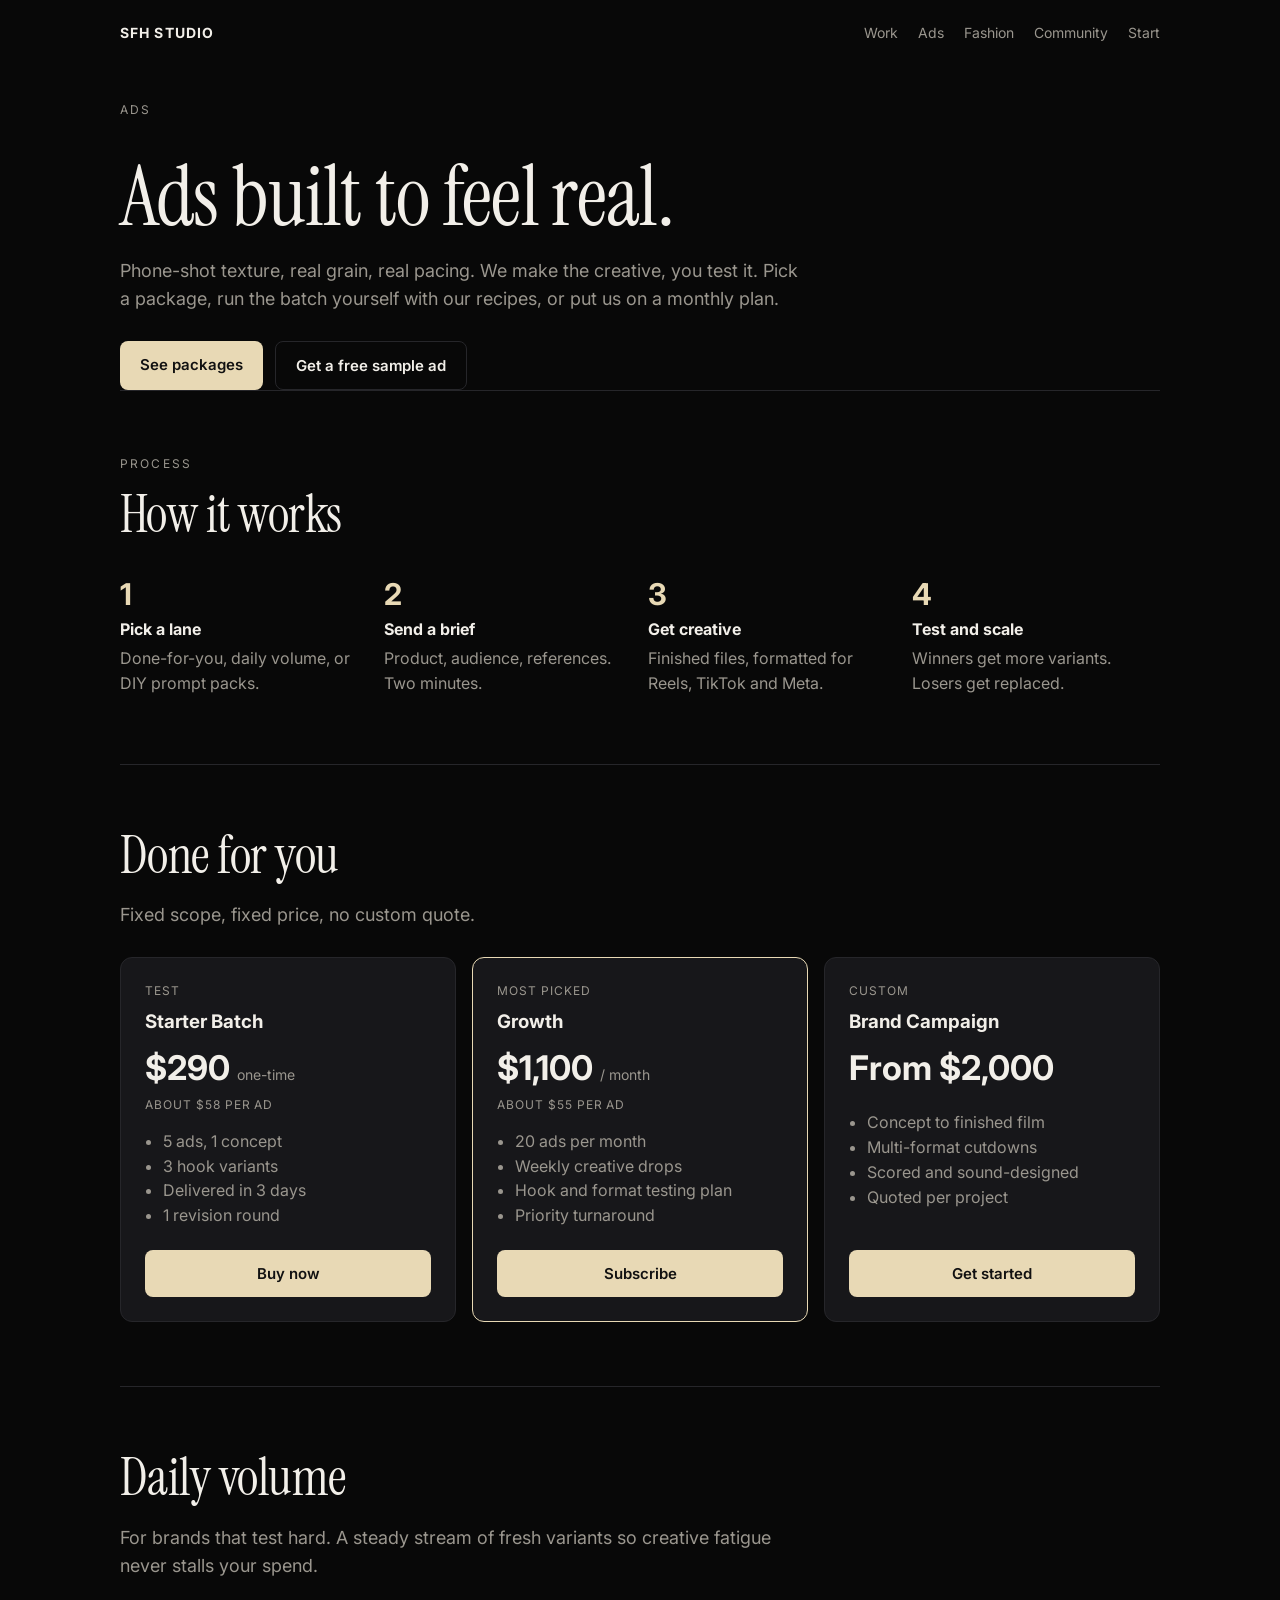
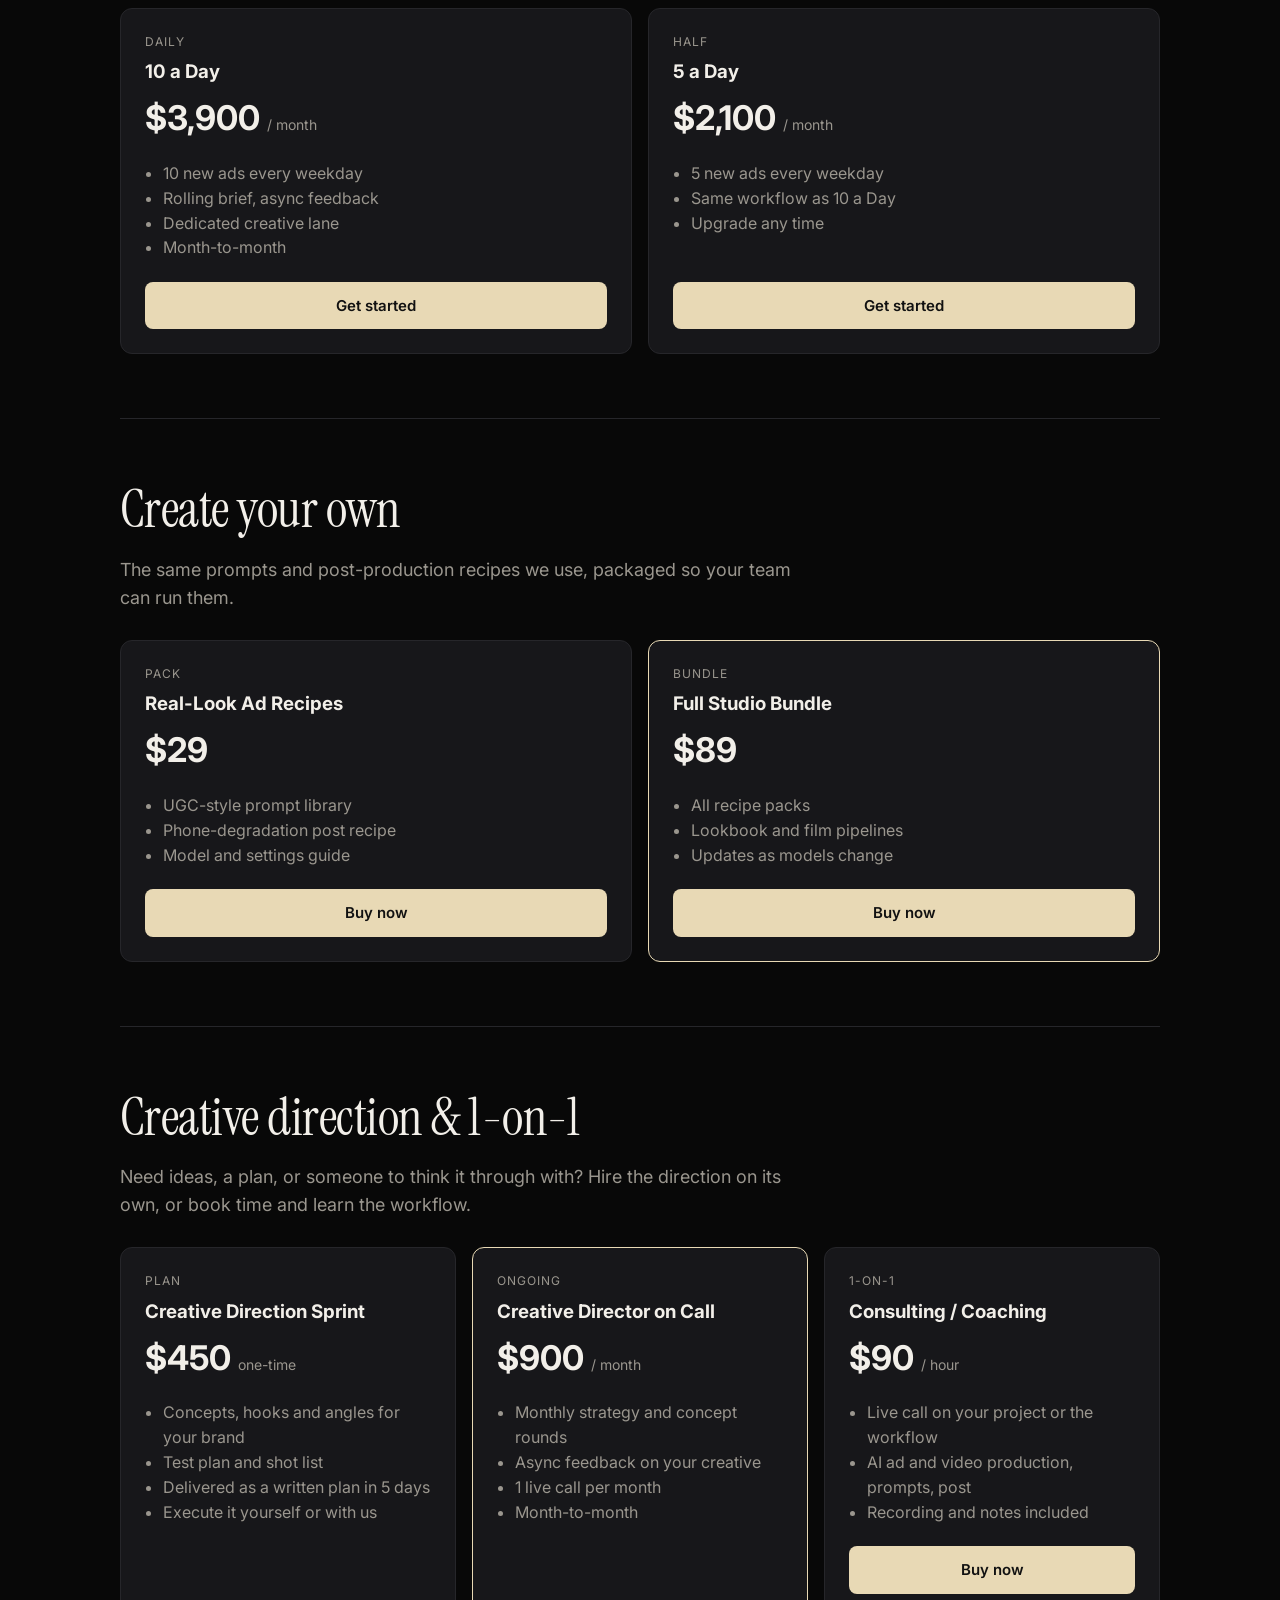
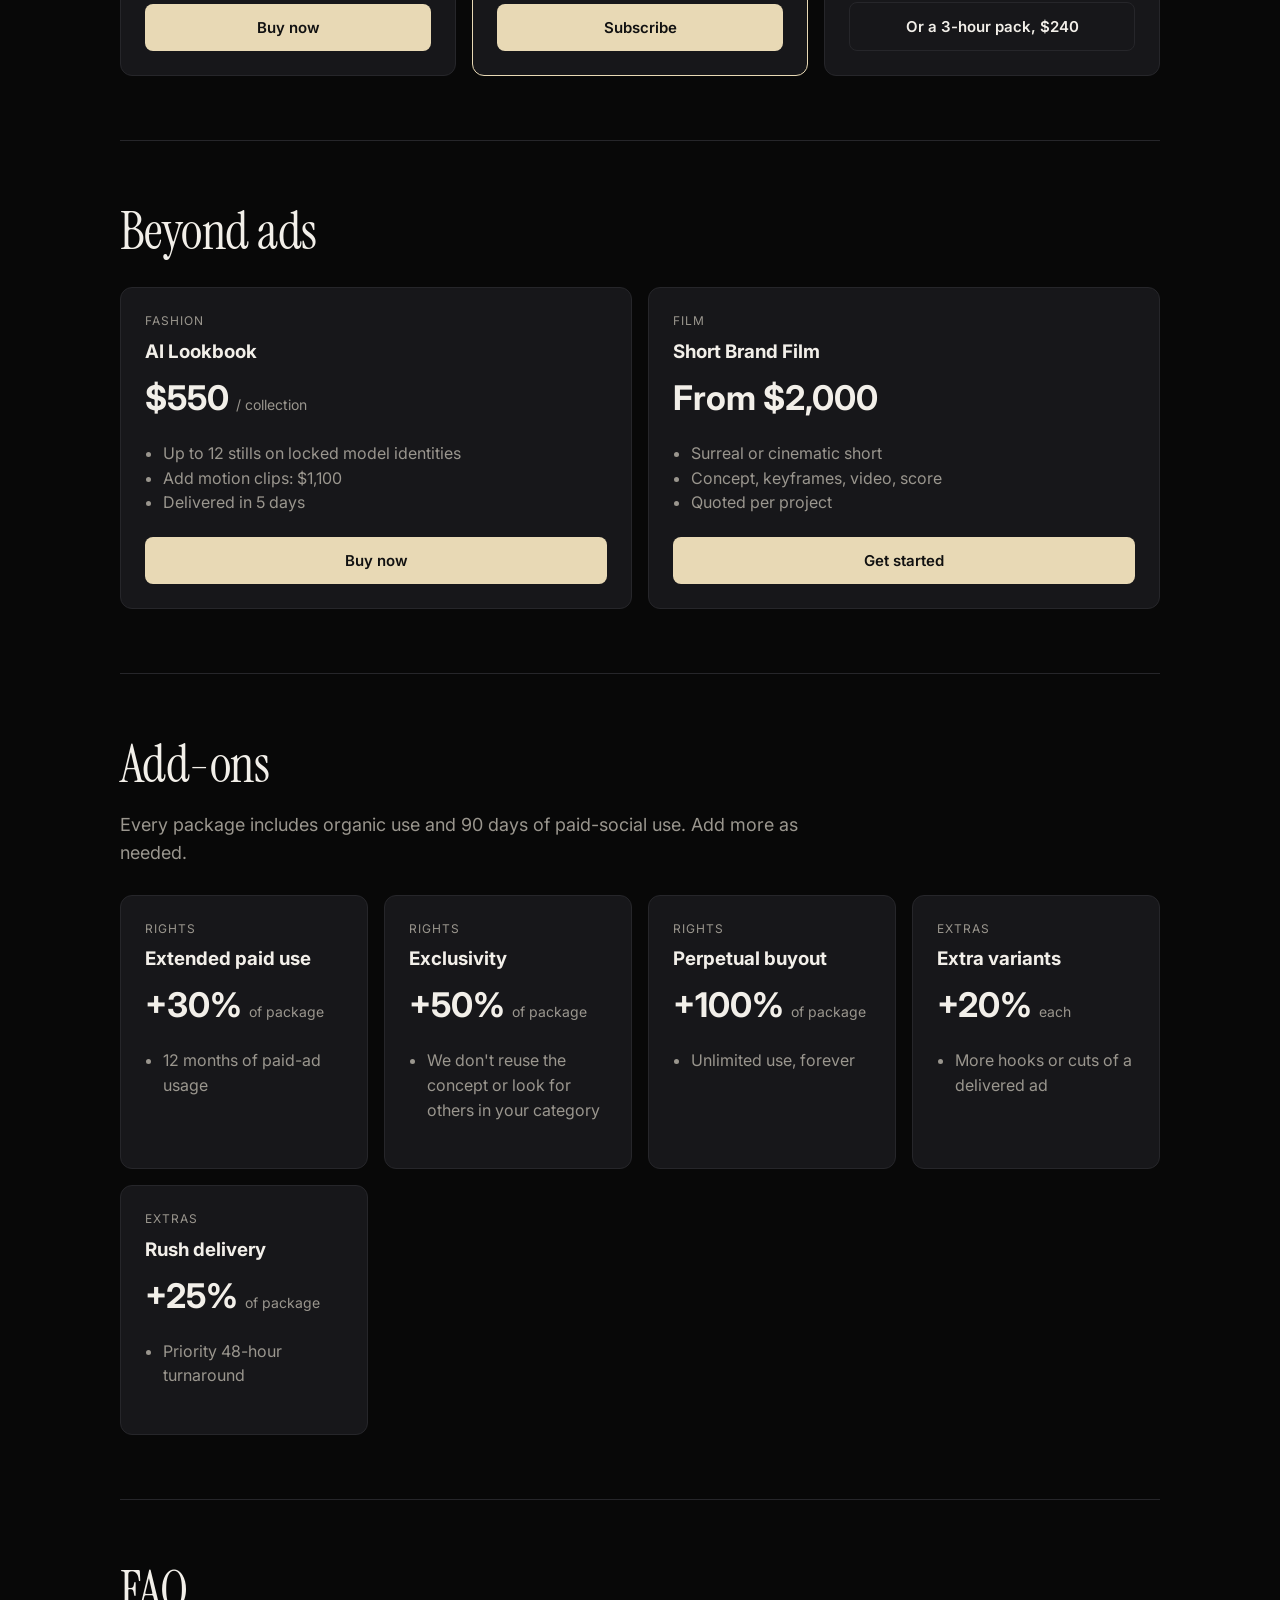
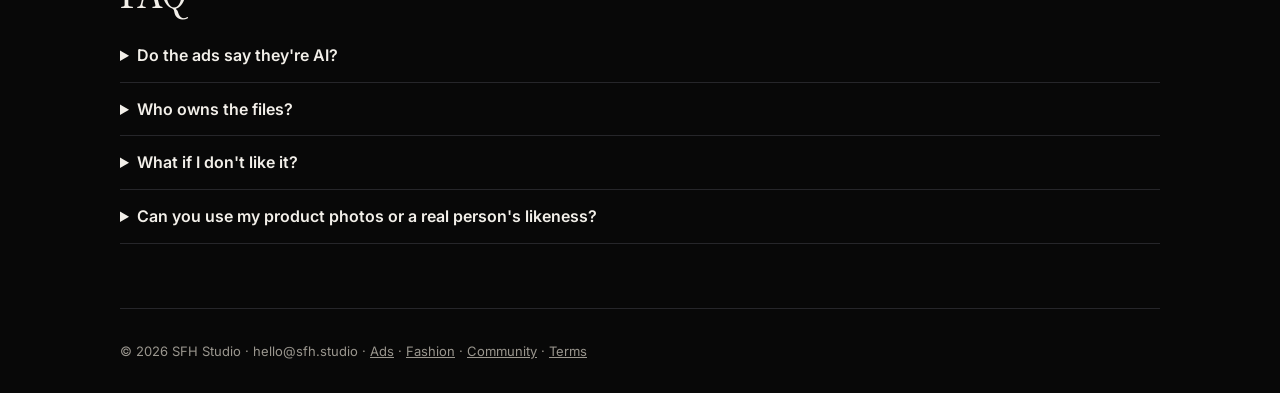
==== ads.html @ 0a609c5a "New hero copy: Visual storytelling for brands / AI films, stills & ads Co-Authored-By: Claude Sonnet" ====
<!doctype html>
<html lang="en">
<head>
<meta charset="utf-8">
<meta name="viewport" content="width=device-width, initial-scale=1">
<title>Ads · SFH Studio</title>
<meta name="description" content="AI video ad packages, daily-volume retainers, creative direction and DIY recipe packs from SFH Studio.">
<link rel="preconnect" href="https://fonts.googleapis.com"><link rel="preconnect" href="https://fonts.gstatic.com" crossorigin>
<link href="https://fonts.googleapis.com/css2?family=Instrument+Serif&family=Cormorant+Garamond:wght@500;600;700&family=Inter:wght@400;500;600&display=swap" rel="stylesheet">
<link rel="stylesheet" href="style.css">
</head>
<body>
<div class="wrap">
<nav class="subnav"><a class="logo" href="index.html">SFH Studio</a>
<div><a href="index.html#work">Work</a><a href="ads.html">Ads</a><a href="fashion.html">Fashion</a><a href="community.html">Community</a><a href="index.html#start">Start</a></div></nav>

<header>
<p class="eyebrow" style="margin-top:36px">Ads</p>
<h1 class="page-title">Ads built to feel real.</h1>
<p class="lede">Phone-shot texture, real grain, real pacing. We make the creative, you test it. Pick a package, run the batch yourself with our recipes, or put us on a monthly plan.</p>
<div class="row"><a class="btn" href="#packages">See packages</a><a class="btn ghost" href="index.html#start">Get a free sample ad</a></div>
</header>

<section id="how">
<p class="eyebrow">Process</p>
<h2>How it works</h2>
<div class="steps">
<div><strong>Pick a lane</strong><p>Done-for-you, daily volume, or DIY prompt packs.</p></div>
<div><strong>Send a brief</strong><p>Product, audience, references. Two minutes.</p></div>
<div><strong>Get creative</strong><p>Finished files, formatted for Reels, TikTok and Meta.</p></div>
<div><strong>Test and scale</strong><p>Winners get more variants. Losers get replaced.</p></div>
</div>
</section>

<section id="packages">
<h2>Done for you</h2>
<p class="lede">Fixed scope, fixed price, no custom quote.</p>
<div class="grid" id="dfy"></div>
</section>

<section id="volume">
<h2>Daily volume</h2>
<p class="lede">For brands that test hard. A steady stream of fresh variants so creative fatigue never stalls your spend.</p>
<div class="grid" id="vol"></div>
</section>

<section id="diy">
<h2>Create your own</h2>
<p class="lede">The same prompts and post-production recipes we use, packaged so your team can run them.</p>
<div class="grid" id="diyg"></div>
</section>

<section id="direction">
<h2>Creative direction &amp; 1-on-1</h2>
<p class="lede">Need ideas, a plan, or someone to think it through with? Hire the direction on its own, or book time and learn the workflow.</p>
<div class="grid" id="dir"></div>
</section>

<section id="more">
<h2>Beyond ads</h2>
<div class="grid" id="more-g"></div>
</section>

<section id="addons">
<h2>Add-ons</h2>
<p class="lede">Every package includes organic use and 90 days of paid-social use. Add more as needed.</p>
<div class="grid" id="addon-g"></div>
</section>

<section id="faq">
<h2>FAQ</h2>
<details><summary>Do the ads say they're AI?</summary><p>We don't lead with it, and we're upfront if you ask. Platform AI-disclosure rules are your responsibility to apply when you publish; we'll tell you which ones apply to your placements.</p></details>
<details><summary>Who owns the files?</summary><p>Once paid, you get organic use and 90 days of paid-social use. Longer paid use, exclusivity and full buyouts are add-ons. See the <a href="terms.html">terms</a>.</p></details>
<details><summary>What if I don't like it?</summary><p>One revision round is included in every package. Daily volume includes ongoing direction changes.</p></details>
<details><summary>Can you use my product photos or a real person's likeness?</summary><p>Product photos, yes. We don't generate real people's likeness without written consent.</p></details>
</section>

<footer>© <span id="yr"></span> SFH Studio · <span id="mail"></span> · <a href="ads.html" style="color:inherit">Ads</a> · <a href="fashion.html" style="color:inherit">Fashion</a> · <a href="community.html" style="color:inherit">Community</a> · <a href="terms.html" style="color:inherit">Terms</a></footer>
</div>

<script src="contact.js"></script>
<script>
// Packages and prices live here. DRAFT PRICING: validate against your per-ad credit cost.
const SITE = {
  name: 'SFH Studio',
  email: CONTACT.email,
  formAction: CONTACT.formAction,
  dfy: [
    {tag:'Test', title:'Starter Batch', price:'$290', unit:'one-time', per:'about $58 per ad', link:'https://buy.stripe.com/bJe00bfIp9M766f5Z33VC00', items:['5 ads, 1 concept','3 hook variants','Delivered in 3 days','1 revision round']},
    {tag:'Most picked', feat:true, title:'Growth', price:'$1,100', unit:'/ month', per:'about $55 per ad', link:'https://buy.stripe.com/6oU7sDgMt8I3fGPfzD3VC07', items:['20 ads per month','Weekly creative drops','Hook and format testing plan','Priority turnaround']},
    {tag:'Custom', title:'Brand Campaign', price:'From $2,000', unit:'', link:'', items:['Concept to finished film','Multi-format cutdowns','Scored and sound-designed','Quoted per project']}
  ],
  vol: [
    {tag:'Daily', title:'10 a Day', price:'$3,900', unit:'/ month', link:'', items:['10 new ads every weekday','Rolling brief, async feedback','Dedicated creative lane','Month-to-month']},
    {tag:'Half', title:'5 a Day', price:'$2,100', unit:'/ month', link:'', items:['5 new ads every weekday','Same workflow as 10 a Day','Upgrade any time']}
  ],
  diy: [
    {tag:'Pack', title:'Real-Look Ad Recipes', price:'$29', unit:'', link:'https://buy.stripe.com/bJe4grdAhe2n52b0EJ3VC02', items:['UGC-style prompt library','Phone-degradation post recipe','Model and settings guide']},
    {tag:'Bundle', feat:true, title:'Full Studio Bundle', price:'$89', unit:'', link:'https://buy.stripe.com/bJe6oz1Rz7DZ7ajdrv3VC03', items:['All recipe packs','Lookbook and film pipelines','Updates as models change']}
  ],
  dir: [
    {tag:'Plan', title:'Creative Direction Sprint', price:'$450', unit:'one-time', link:'https://buy.stripe.com/7sY8wH3ZHf6r2U30EJ3VC01', items:['Concepts, hooks and angles for your brand','Test plan and shot list','Delivered as a written plan in 5 days','Execute it yourself or with us']},
    {tag:'Ongoing', feat:true, title:'Creative Director on Call', price:'$900', unit:'/ month', link:'https://buy.stripe.com/6oU5kvdAhe2n0LVbjn3VC09', items:['Monthly strategy and concept rounds','Async feedback on your creative','1 live call per month','Month-to-month']},
    {tag:'1-on-1', title:'Consulting / Coaching', price:'$90', unit:'/ hour', link:'https://buy.stripe.com/00w00bbs9f6ramvcnr3VC05', items:['Live call on your project or the workflow','AI ad and video production, prompts, post','Recording and notes included'], extra:{label:'Or a 3-hour pack, $240', url:'https://buy.stripe.com/28EcMXao5e2nfGP4UZ3VC06'}}
  ],
  addons: [
    {tag:'Rights', title:'Extended paid use', price:'+30%', unit:'of package', items:['12 months of paid-ad usage']},
    {tag:'Rights', title:'Exclusivity', price:'+50%', unit:'of package', items:['We don\'t reuse the concept or look for others in your category']},
    {tag:'Rights', title:'Perpetual buyout', price:'+100%', unit:'of package', items:['Unlimited use, forever']},
    {tag:'Extras', title:'Extra variants', price:'+20%', unit:'each', items:['More hooks or cuts of a delivered ad']},
    {tag:'Extras', title:'Rush delivery', price:'+25%', unit:'of package', items:['Priority 48-hour turnaround']}
  ],
  more: [
    {tag:'Fashion', title:'AI Lookbook', price:'$550', unit:'/ collection', link:'https://buy.stripe.com/3cIcMXeEl0bxamv3QV3VC04', items:['Up to 12 stills on locked model identities','Add motion clips: $1,100','Delivered in 5 days']},
    {tag:'Film', title:'Short Brand Film', price:'From $2,000', unit:'', link:'', items:['Surreal or cinematic short','Concept, keyframes, video, score','Quoted per project']}
  ]
};

const esc = s => String(s).replace(/[&<>"]/g, c => ({'&':'&amp;','<':'&lt;','>':'&gt;','"':'&quot;'}[c]));
const card = p => (p.tag === 'Rights' || p.tag === 'Extras') ? addon(p) : full(p);
const addon = p => `<div class="card"><span class="tag">${esc(p.tag)}</span><h3 style="margin:6px 0 0">${esc(p.title)}</h3><div class="price">${esc(p.price)} <small>${esc(p.unit)}</small></div><ul>${p.items.map(i=>`<li>${esc(i)}</li>`).join('')}</ul></div>`;
const full = p => `<div class="card${p.feat?' feat':''}"><span class="tag">${esc(p.tag)}</span><h3 style="margin:6px 0 0">${esc(p.title)}</h3>
<div class="price">${esc(p.price)} <small>${esc(p.unit)}</small></div>${p.per?`<div class="tag">${esc(p.per)}</div>`:''}
<ul>${p.items.map(i=>`<li>${esc(i)}</li>`).join('')}</ul>
<a class="btn" href="${p.link?esc(p.link):'index.html#start'}">${p.link?(/month/.test(p.unit)?'Subscribe':'Buy now'):'Get started'}</a>${p.extra?`<a class="btn ghost" style="margin-top:8px" href="${esc(p.extra.url)}">${esc(p.extra.label)}</a>`:''}</div>`;
const fill = (id, list) => document.getElementById(id).innerHTML = list.map(card).join('');
fill('dfy', SITE.dfy); fill('vol', SITE.vol); fill('diyg', SITE.diy); fill('dir', SITE.dir); fill('addon-g', SITE.addons); fill('more-g', SITE.more);

document.getElementById('yr').textContent = new Date().getFullYear();
document.getElementById('mail').textContent = CONTACT.email;
</script>
</body>
</html>
---- style.css ----
:root{--bg:#080808;--fg:#f2efe9;--mut:#9a968e;--line:#26262a;--card:#17171a;--acc:#e8d9b5;--accfg:#111}
*{box-sizing:border-box}
body{margin:0;background:var(--bg);color:var(--fg);font:16px/1.55 Inter,-apple-system,BlinkMacSystemFont,"Helvetica Neue",Arial,sans-serif}
h1,h2,h3.serif{font-family:'Instrument Serif',Georgia,'Times New Roman',serif;font-weight:400}
.wrap{max-width:1080px;margin:0 auto;padding:0 20px}
nav{display:flex;justify-content:space-between;align-items:center;padding:20px 0}
nav a{color:var(--mut);text-decoration:none;margin-left:20px;font-size:14px}
nav a:hover,.logo{color:var(--fg)}
.logo{font-weight:700;letter-spacing:.08em;text-transform:uppercase;margin:0!important}
h1{font-family:'Cormorant Garamond',Georgia,serif;font-weight:600;text-transform:uppercase;font-size:clamp(33px,9vw,112px);line-height:1;margin:0 0 14px;letter-spacing:.03em;color:#e5322b}
.sub{font-family:Inter,sans-serif;font-size:clamp(13px,1.4vw,16px);letter-spacing:.18em;text-transform:uppercase;color:#cfcabe;margin:0 0 24px}
.tagline{font-family:'Instrument Serif',Georgia,serif;font-size:clamp(19px,2.6vw,30px);line-height:1.1;margin:0 0 10px;color:#f2efe9}
h2{font-size:clamp(32px,5vw,52px);line-height:1.05;margin:0 0 10px;letter-spacing:-.01em}
.lede{color:var(--mut);max-width:38em;font-size:18px}
section{padding:64px 0;border-top:1px solid var(--line)}
.btn{display:inline-block;background:var(--acc);color:var(--accfg);padding:12px 20px;border-radius:8px;text-decoration:none;font-weight:600;font-size:15px;border:0;cursor:pointer}
.btn.ghost{background:none;color:var(--fg);border:1px solid var(--line)}
.row{display:flex;gap:12px;flex-wrap:wrap;margin-top:28px}
.grid{display:grid;gap:16px;grid-template-columns:repeat(auto-fit,minmax(240px,1fr));margin-top:28px}
.card{background:var(--card);border:1px solid var(--line);border-radius:12px;padding:24px;display:flex;flex-direction:column}
.card.feat{border-color:var(--acc)}
.tag{font-size:12px;letter-spacing:.08em;text-transform:uppercase;color:var(--mut)}
.price{font-size:34px;font-weight:700;margin:6px 0 2px}
.price small{font-size:14px;color:var(--mut);font-weight:400}
.card ul{padding-left:18px;color:var(--mut);margin:14px 0 22px;flex:1}
.card .btn{text-align:center}
.reel{aspect-ratio:9/16;background:var(--card);border:1px dashed var(--line);border-radius:12px;display:flex;align-items:center;justify-content:center;color:var(--mut);font-size:13px;text-align:center;padding:12px}
.reels{display:grid;gap:12px;grid-template-columns:repeat(auto-fit,minmax(200px,1fr));align-items:start;margin-top:28px}
.steps{counter-reset:s;display:grid;gap:16px;grid-template-columns:repeat(auto-fit,minmax(220px,1fr));margin-top:28px}
.steps div{counter-increment:s}.steps div:before{content:counter(s);display:block;font-size:30px;font-weight:700;color:var(--acc)}
.steps p{color:var(--mut);margin:4px 0}
form{display:grid;gap:12px;max-width:560px;margin-top:24px}
input,select,textarea{width:100%;padding:12px;background:var(--card);color:var(--fg);border:1px solid var(--line);border-radius:8px;font:inherit}
details{border-bottom:1px solid var(--line);padding:14px 0}summary{cursor:pointer;font-weight:600}details p{color:var(--mut);margin:8px 0 0}
.hero{position:relative;min-height:88vh;display:flex;flex-direction:column;color:#f2efe9;overflow:hidden;background:#000}
.hero .bg{position:absolute;inset:0;width:100%;height:100%;object-fit:cover;opacity:.55}
.hero .shade{position:absolute;inset:0;background:linear-gradient(180deg,rgba(0,0,0,.55) 0%,rgba(0,0,0,.15) 40%,rgba(0,0,0,.85) 100%)}
.hero .wrap{position:relative;display:flex;flex-direction:column;flex:1;width:100%}
.hero nav a{color:#cfcabe}.hero nav a:hover,.hero .logo{color:#fff}
.hero header{margin-top:auto;padding-bottom:72px}
.hero .lede{color:#d9d4c7}
.hero .btn{background:#f2efe9;color:#111}.hero .btn.ghost{background:none;color:#f2efe9;border:1px solid rgba(255,255,255,.35)}
.eyebrow{font-size:12px;letter-spacing:.18em;text-transform:uppercase;color:var(--mut);margin:0 0 14px}
.work{background:#080808;color:#f2efe9;padding:84px 0 72px;border-top:0}
.work .eyebrow{color:#8d897f}.work .lede{color:#a8a397}
.rail{display:flex;gap:20px;overflow-x:auto;scroll-snap-type:x mandatory;padding:36px 20px 20px max(20px,calc((100vw - 1080px)/2 + 20px));scroll-padding-left:max(20px,calc((100vw - 1080px)/2 + 20px));margin:0;scrollbar-width:thin;-webkit-overflow-scrolling:touch}
.rail figure{flex:0 0 auto;margin:0;scroll-snap-align:center}
.rail video{display:block;height:min(66vh,540px);width:auto;max-width:86vw;border-radius:16px;background:#000;box-shadow:0 20px 60px rgba(0,0,0,.6)}
.rail figcaption{display:flex;gap:10px;align-items:baseline;margin-top:12px;font-size:14px;color:#cfcabe;width:0;min-width:100%}
.rail figcaption b{min-width:0;line-height:1.1}
.rail figcaption b{font-family:'Instrument Serif',Georgia,serif;font-weight:400;font-size:22px;color:#fff}
.rail figcaption span{color:#7d796f;font-variant-numeric:tabular-nums}
footer{padding:32px 0;color:var(--mut);font-size:13px;border-top:1px solid var(--line)}

/* sub pages */
.subnav{display:flex;justify-content:space-between;align-items:center;padding:20px 0}
.subnav a{color:var(--mut);text-decoration:none;margin-left:20px;font-size:14px}
.subnav a:hover,.subnav .logo{color:var(--fg)}
.subnav .logo{font-weight:700;letter-spacing:.08em;text-transform:uppercase;margin:0}
h1.page-title{font-family:'Instrument Serif',Georgia,serif;font-weight:400;text-transform:none;letter-spacing:-.01em;color:var(--fg);font-size:clamp(40px,7vw,84px);line-height:1;margin:36px 0 14px;max-width:14em}
.soon{border:1px dashed var(--line);border-radius:16px;padding:56px 24px;text-align:center;margin-top:36px;background:var(--card)}
.soon b{display:block;font-family:'Instrument Serif',Georgia,serif;font-weight:400;font-size:clamp(34px,5vw,56px);color:#e5322b;margin-bottom:6px}
.soon p{color:var(--mut);margin:0 auto;max-width:34em}
.pill{display:inline-block;font-size:11px;letter-spacing:.12em;text-transform:uppercase;border:1px solid var(--line);border-radius:99px;padding:3px 10px;color:var(--mut);margin-bottom:10px}
.fine{font-size:13px;color:var(--mut);margin-top:18px;max-width:46em}
/* phone: let the nav wrap so every link is reachable */
@media (max-width:640px){
  nav,.subnav{flex-wrap:wrap;gap:12px}
  nav div,.subnav div{display:flex;flex-wrap:wrap;gap:8px 18px}
  nav a,.subnav a{margin-left:0}
}
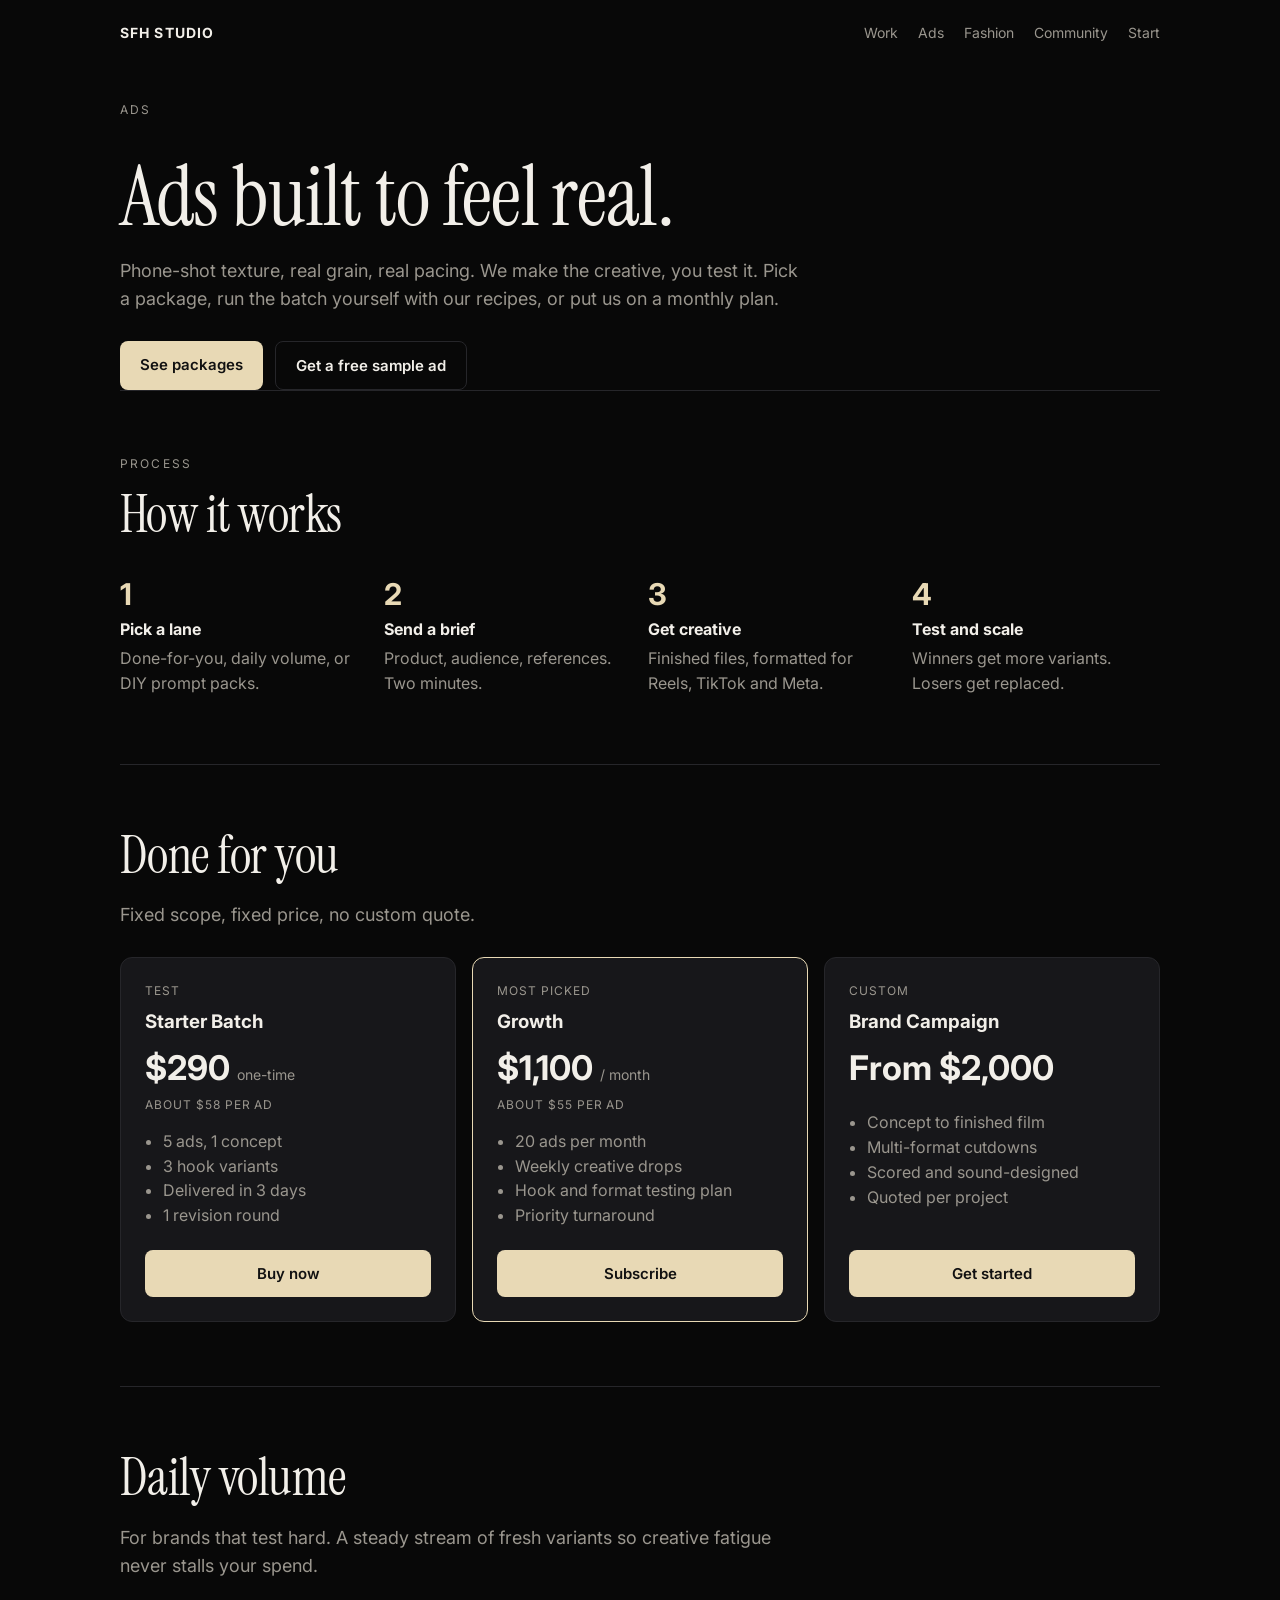
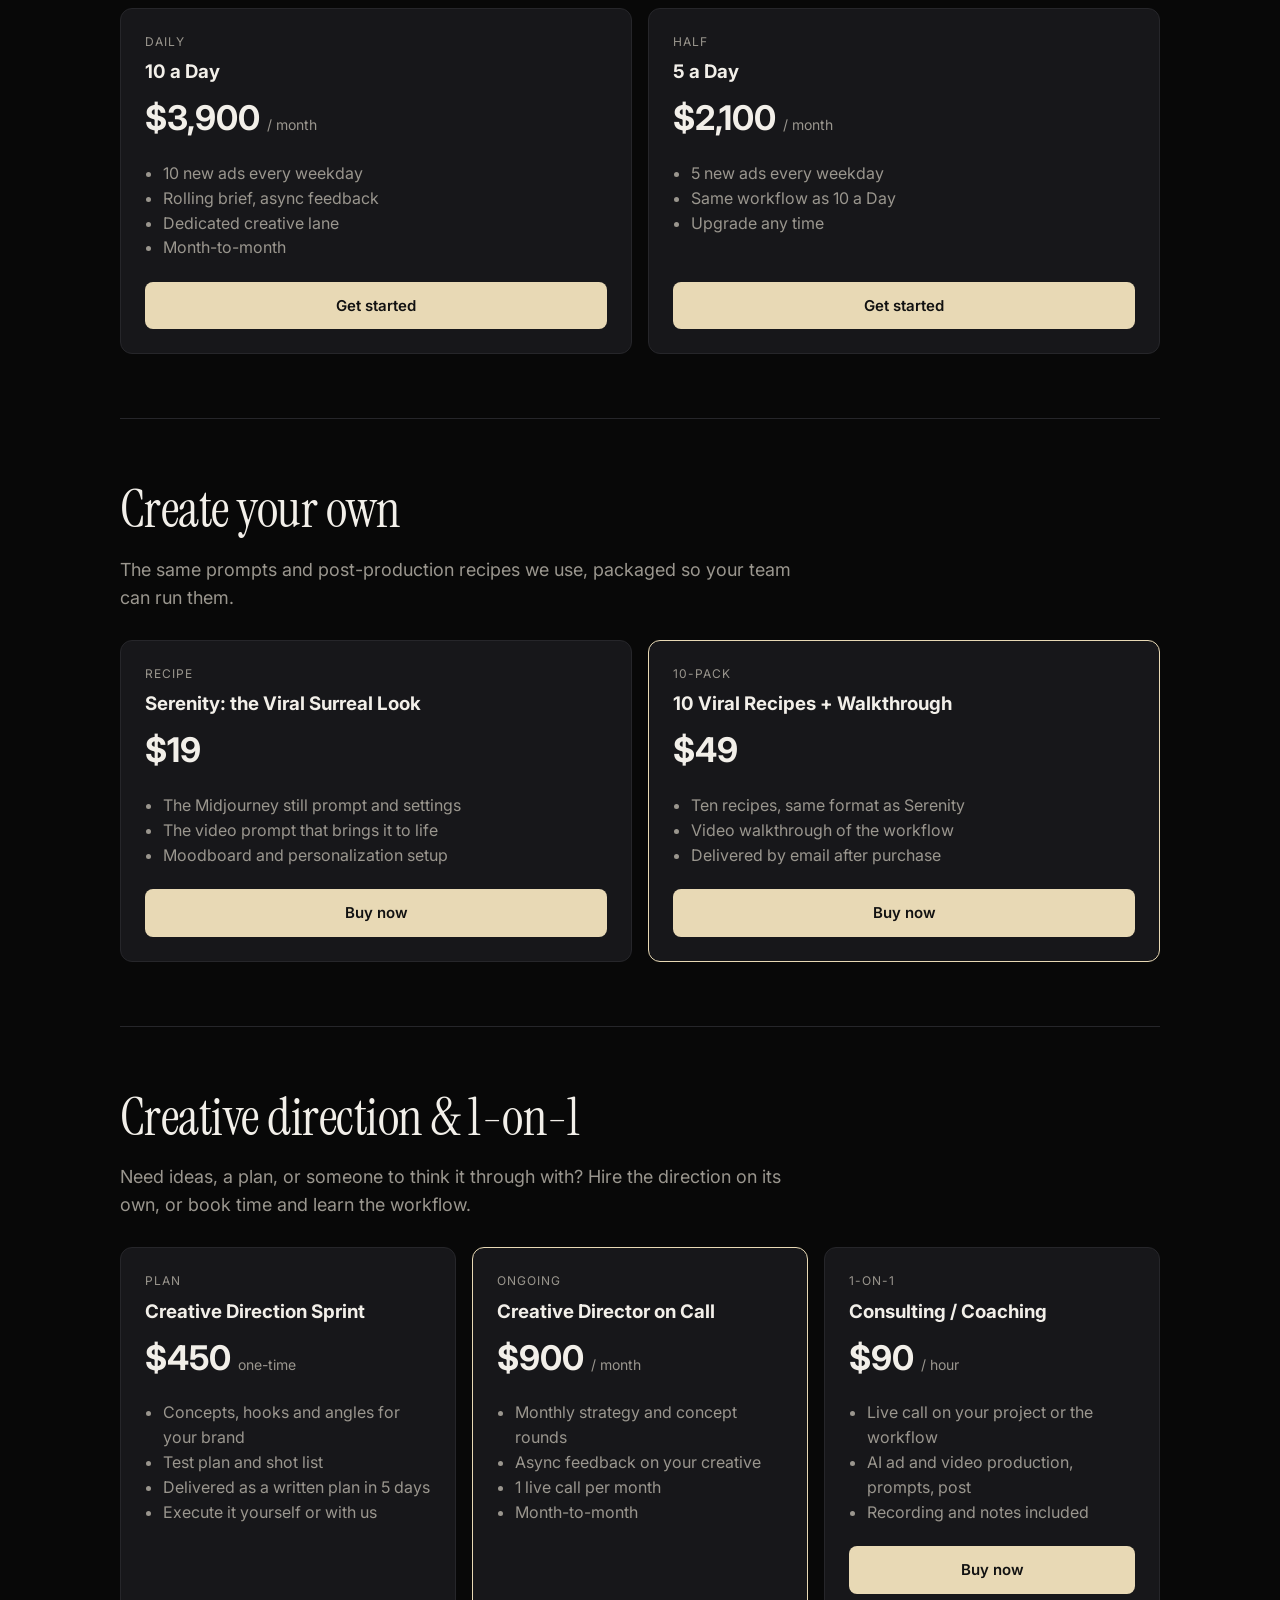
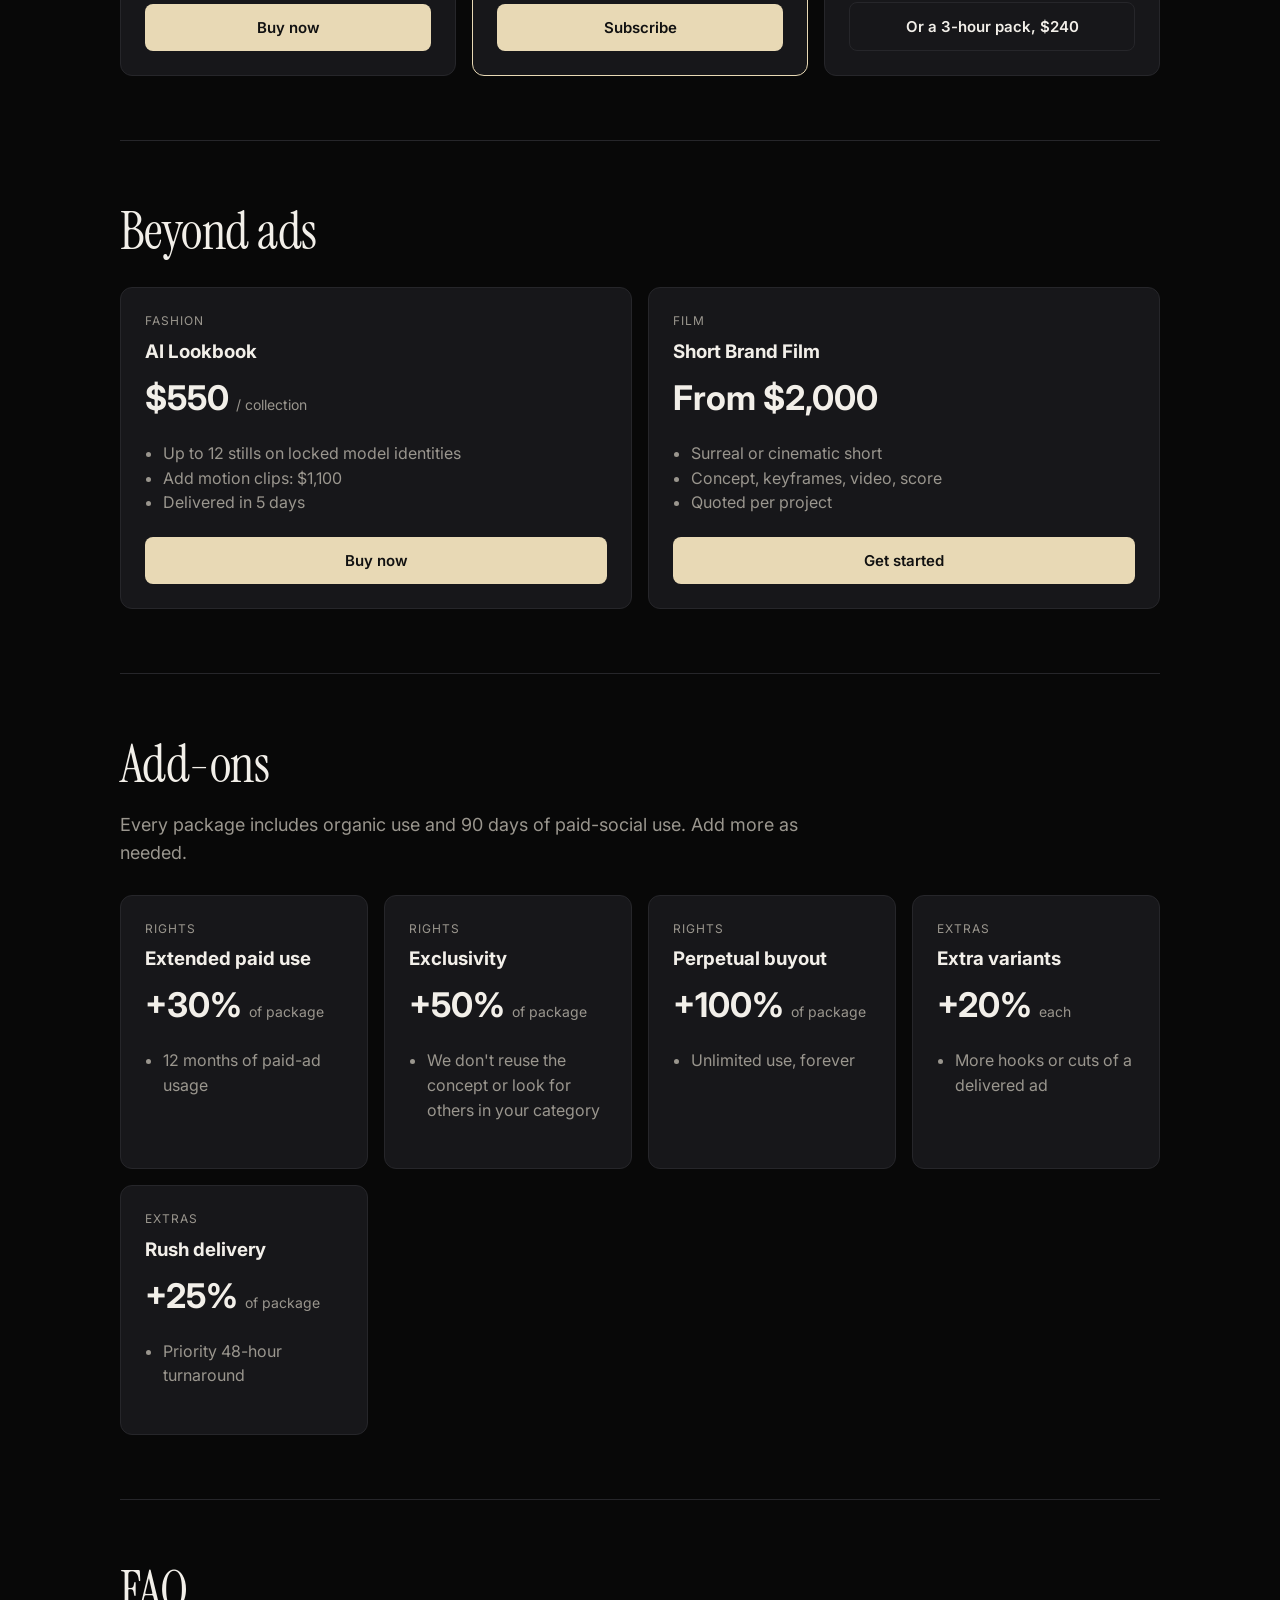
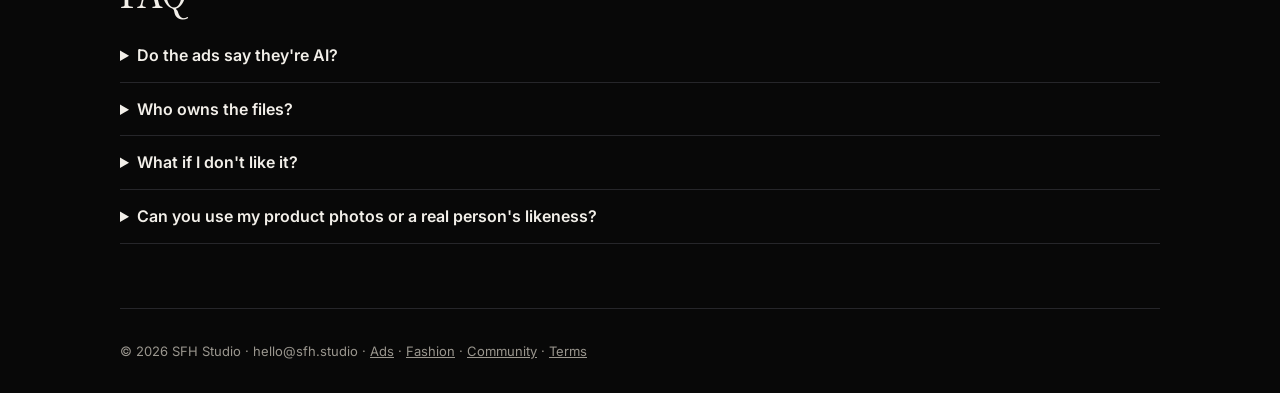
==== commit 157474d8: "Ads: replace DIY cards with $19 Serenity recipe and $49 10-pack Co-Authored-By: Claude Sonnet 5.5 <n" ====
--- a/ads.html
+++ b/ads.html
@@ -95,8 +95,8 @@
     {tag:'Half', title:'5 a Day', price:'$2,100', unit:'/ month', link:'', items:['5 new ads every weekday','Same workflow as 10 a Day','Upgrade any time']}
   ],
   diy: [
-    {tag:'Pack', title:'Real-Look Ad Recipes', price:'$29', unit:'', link:'https://buy.stripe.com/bJe4grdAhe2n52b0EJ3VC02', items:['UGC-style prompt library','Phone-degradation post recipe','Model and settings guide']},
-    {tag:'Bundle', feat:true, title:'Full Studio Bundle', price:'$89', unit:'', link:'https://buy.stripe.com/bJe6oz1Rz7DZ7ajdrv3VC03', items:['All recipe packs','Lookbook and film pipelines','Updates as models change']}
+    {tag:'Recipe', title:'Serenity: the Viral Surreal Look', price:'$19', unit:'', link:'https://buy.stripe.com/7sYcMX53Lgav7ajfzD3VC0a', items:['The Midjourney still prompt and settings','The video prompt that brings it to life','Moodboard and personalization setup']},
+    {tag:'10-pack', feat:true, title:'10 Viral Recipes + Walkthrough', price:'$49', unit:'', link:'https://buy.stripe.com/00weV51Rz3nJ66fbjn3VC0b', items:['Ten recipes, same format as Serenity','Video walkthrough of the workflow','Delivered by email after purchase']}
   ],
   dir: [
     {tag:'Plan', title:'Creative Direction Sprint', price:'$450', unit:'one-time', link:'https://buy.stripe.com/7sY8wH3ZHf6r2U30EJ3VC01', items:['Concepts, hooks and angles for your brand','Test plan and shot list','Delivered as a written plan in 5 days','Execute it yourself or with us']},
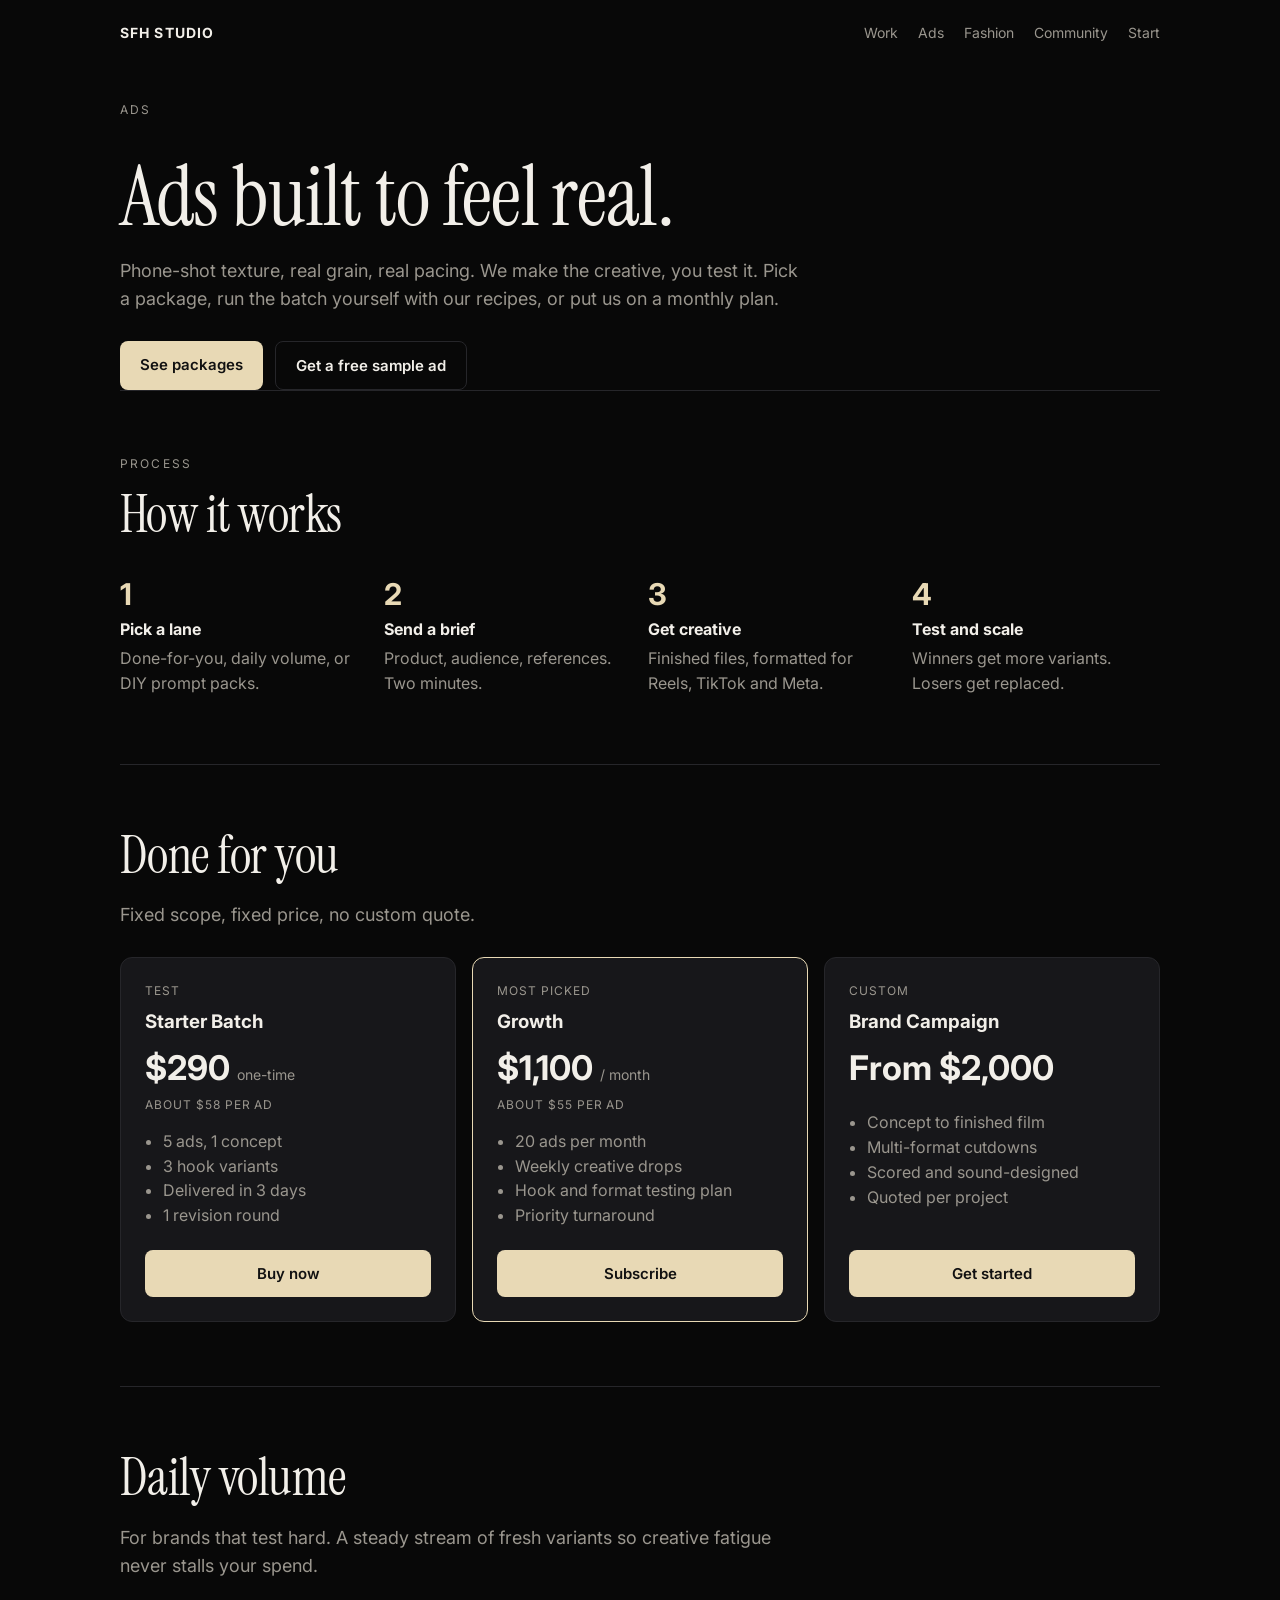
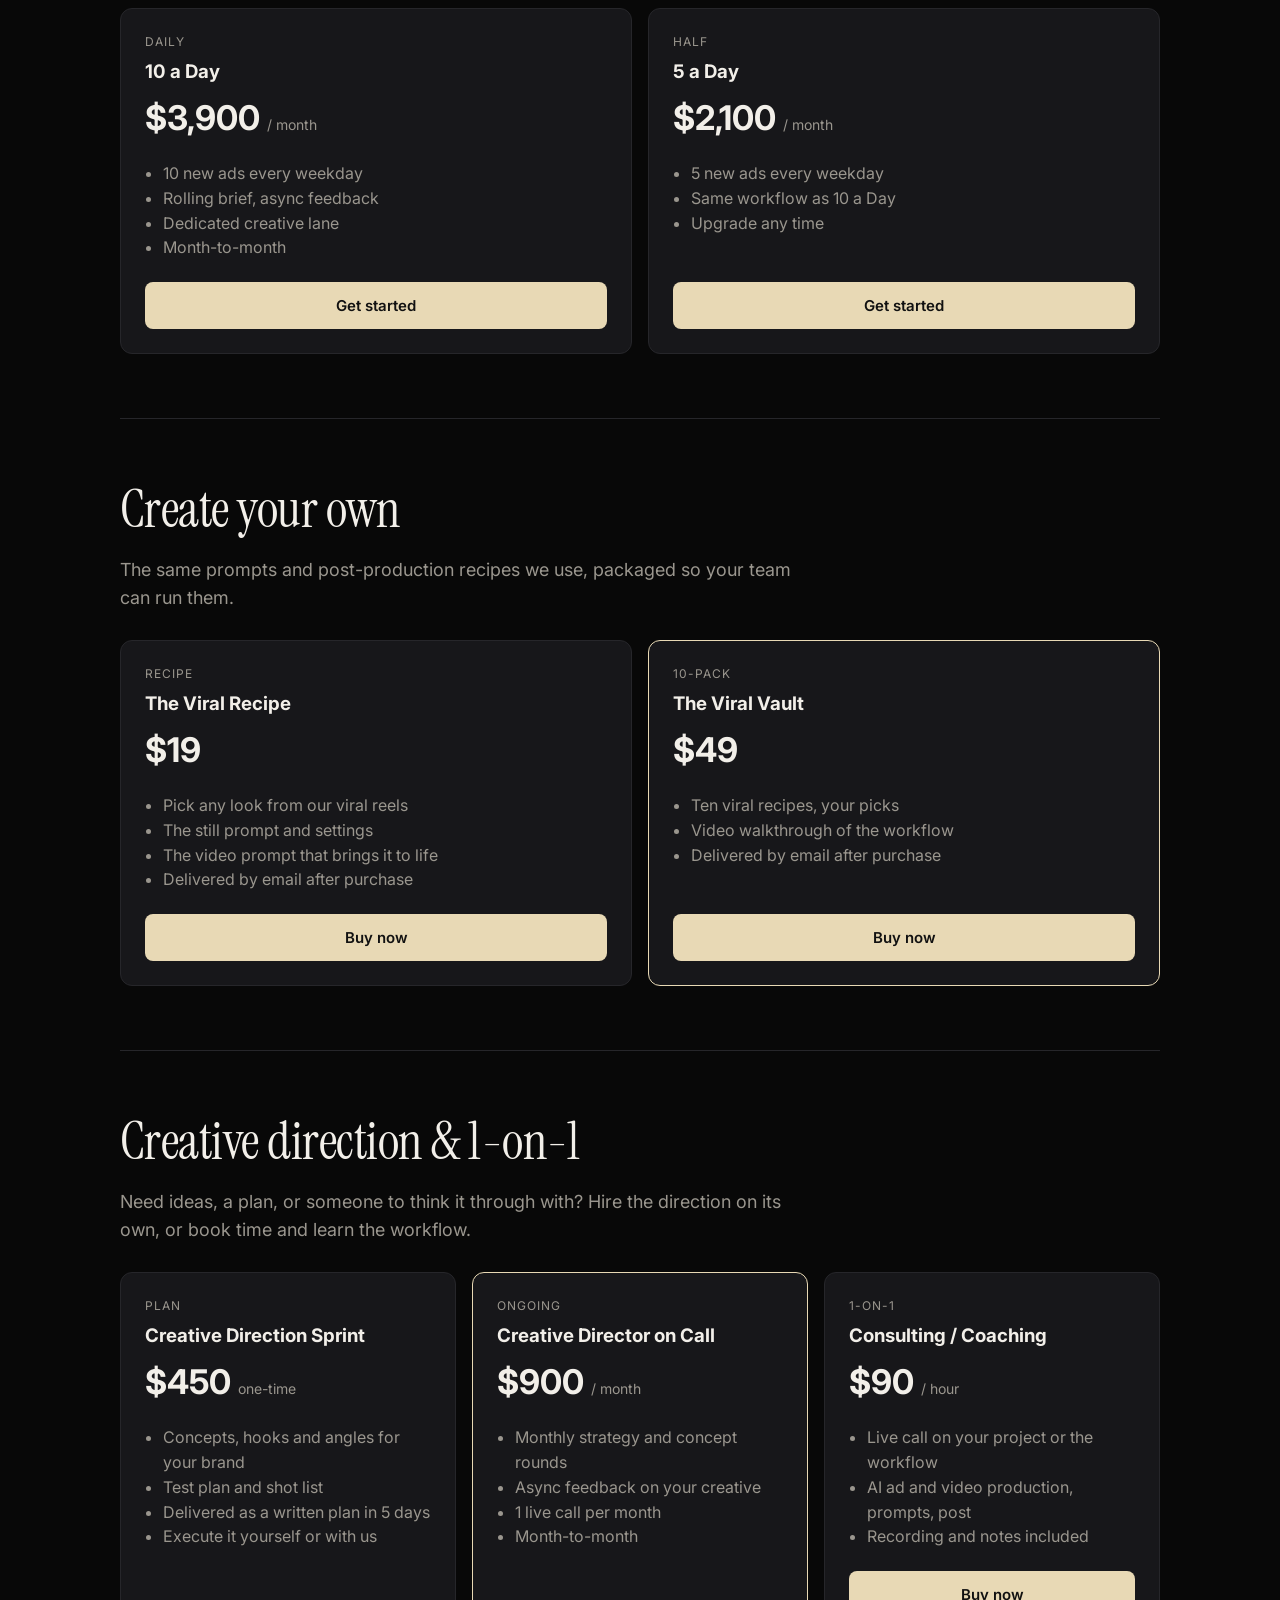
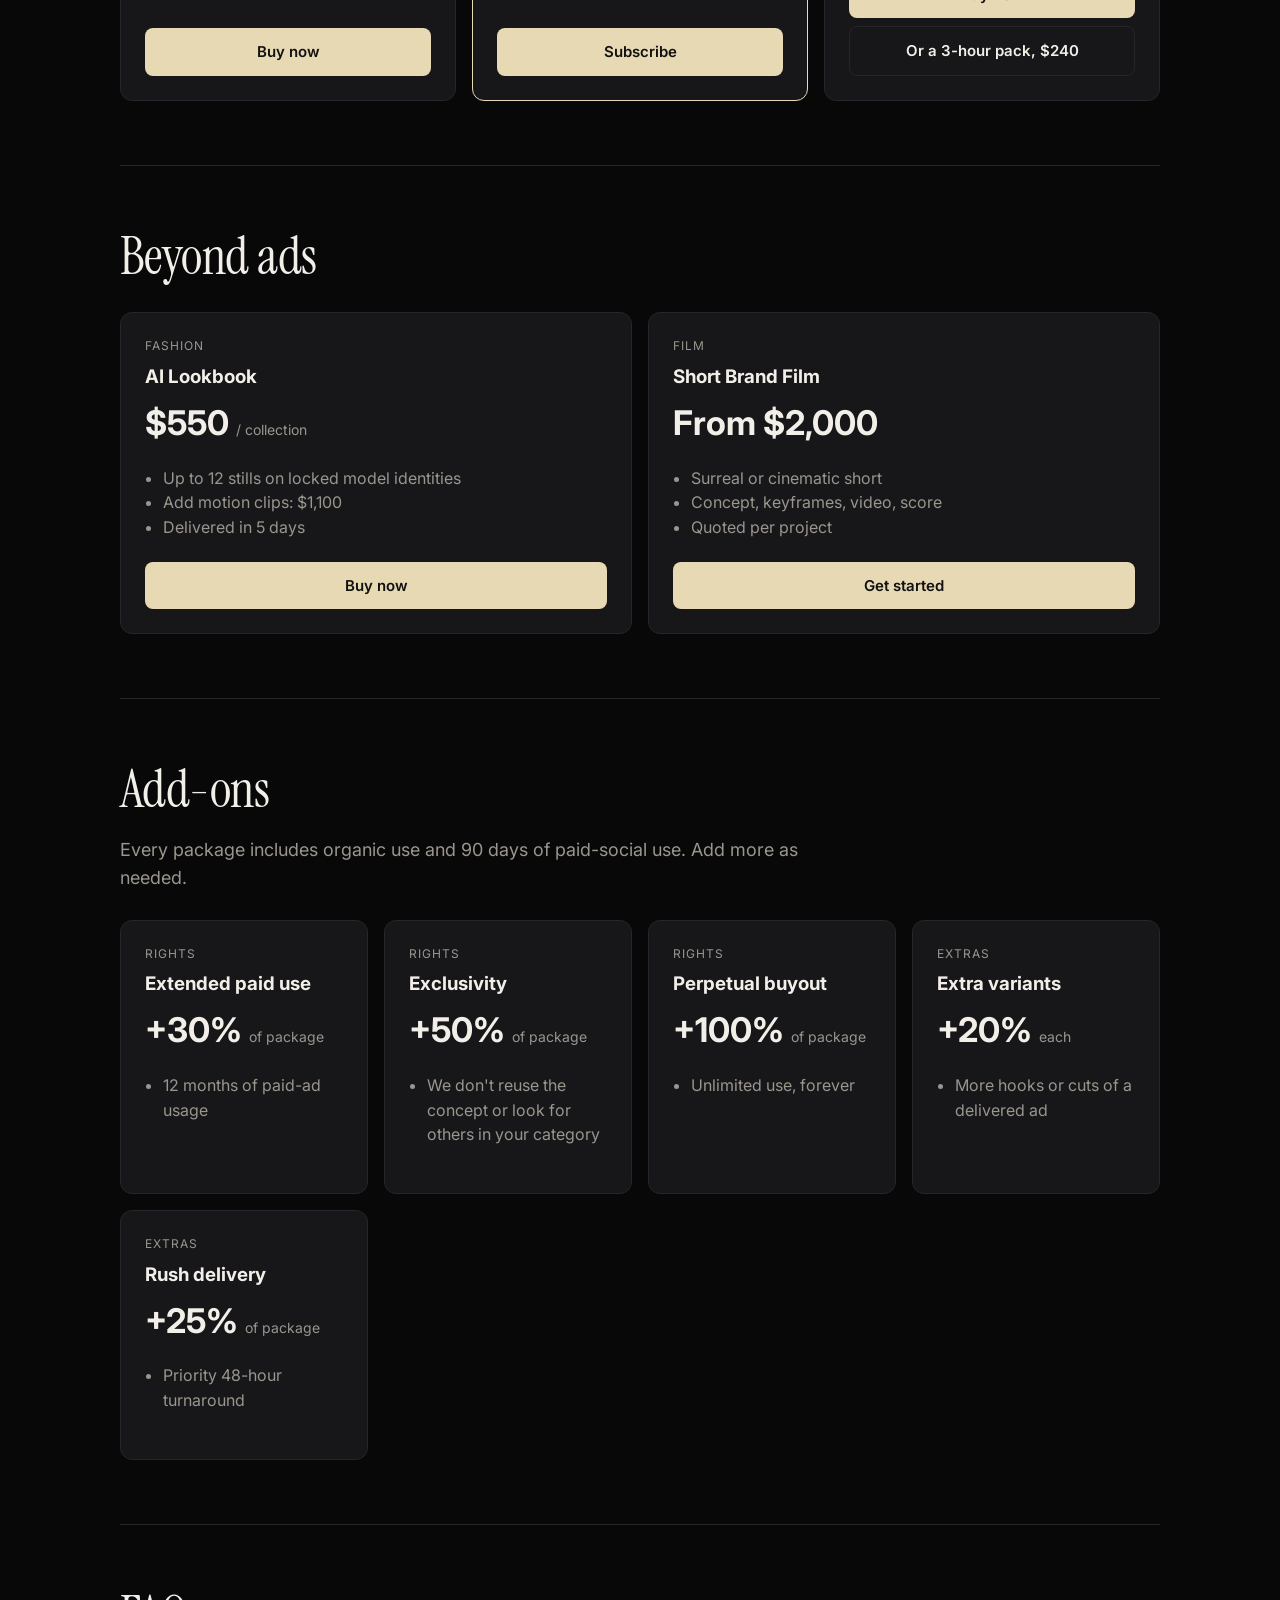
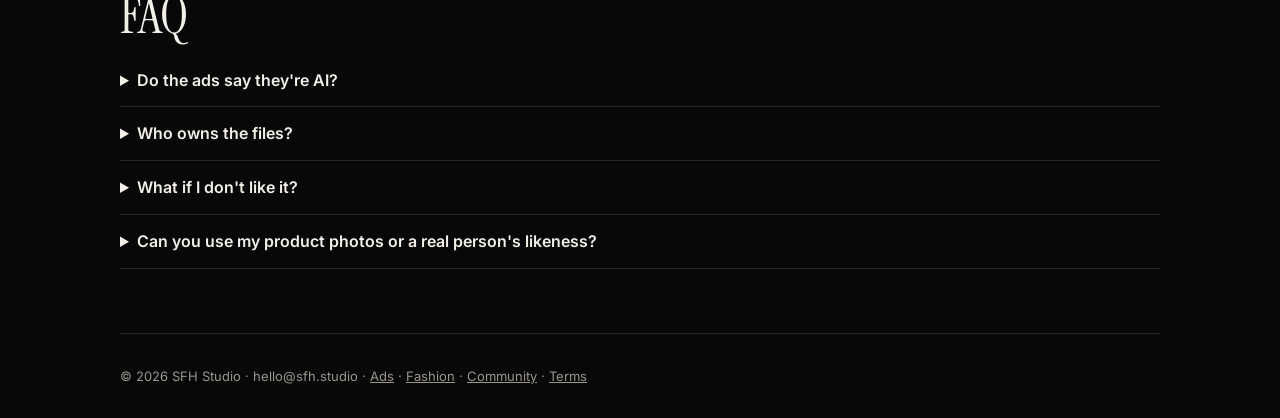
==== commit ba0ccea0: "Ads: rename recipe cards to The Viral Recipe / The Viral Vault, drop Serenity Co-Authored-By: Claude" ====
--- a/ads.html
+++ b/ads.html
@@ -95,8 +95,8 @@
     {tag:'Half', title:'5 a Day', price:'$2,100', unit:'/ month', link:'', items:['5 new ads every weekday','Same workflow as 10 a Day','Upgrade any time']}
   ],
   diy: [
-    {tag:'Recipe', title:'Serenity: the Viral Surreal Look', price:'$19', unit:'', link:'https://buy.stripe.com/7sYcMX53Lgav7ajfzD3VC0a', items:['The Midjourney still prompt and settings','The video prompt that brings it to life','Moodboard and personalization setup']},
-    {tag:'10-pack', feat:true, title:'10 Viral Recipes + Walkthrough', price:'$49', unit:'', link:'https://buy.stripe.com/00weV51Rz3nJ66fbjn3VC0b', items:['Ten recipes, same format as Serenity','Video walkthrough of the workflow','Delivered by email after purchase']}
+    {tag:'Recipe', title:'The Viral Recipe', price:'$19', unit:'', link:'https://buy.stripe.com/7sYcMX53Lgav7ajfzD3VC0a', items:['Pick any look from our viral reels','The still prompt and settings','The video prompt that brings it to life','Delivered by email after purchase']},
+    {tag:'10-pack', feat:true, title:'The Viral Vault', price:'$49', unit:'', link:'https://buy.stripe.com/00weV51Rz3nJ66fbjn3VC0b', items:['Ten viral recipes, your picks','Video walkthrough of the workflow','Delivered by email after purchase']}
   ],
   dir: [
     {tag:'Plan', title:'Creative Direction Sprint', price:'$450', unit:'one-time', link:'https://buy.stripe.com/7sY8wH3ZHf6r2U30EJ3VC01', items:['Concepts, hooks and angles for your brand','Test plan and shot list','Delivered as a written plan in 5 days','Execute it yourself or with us']},
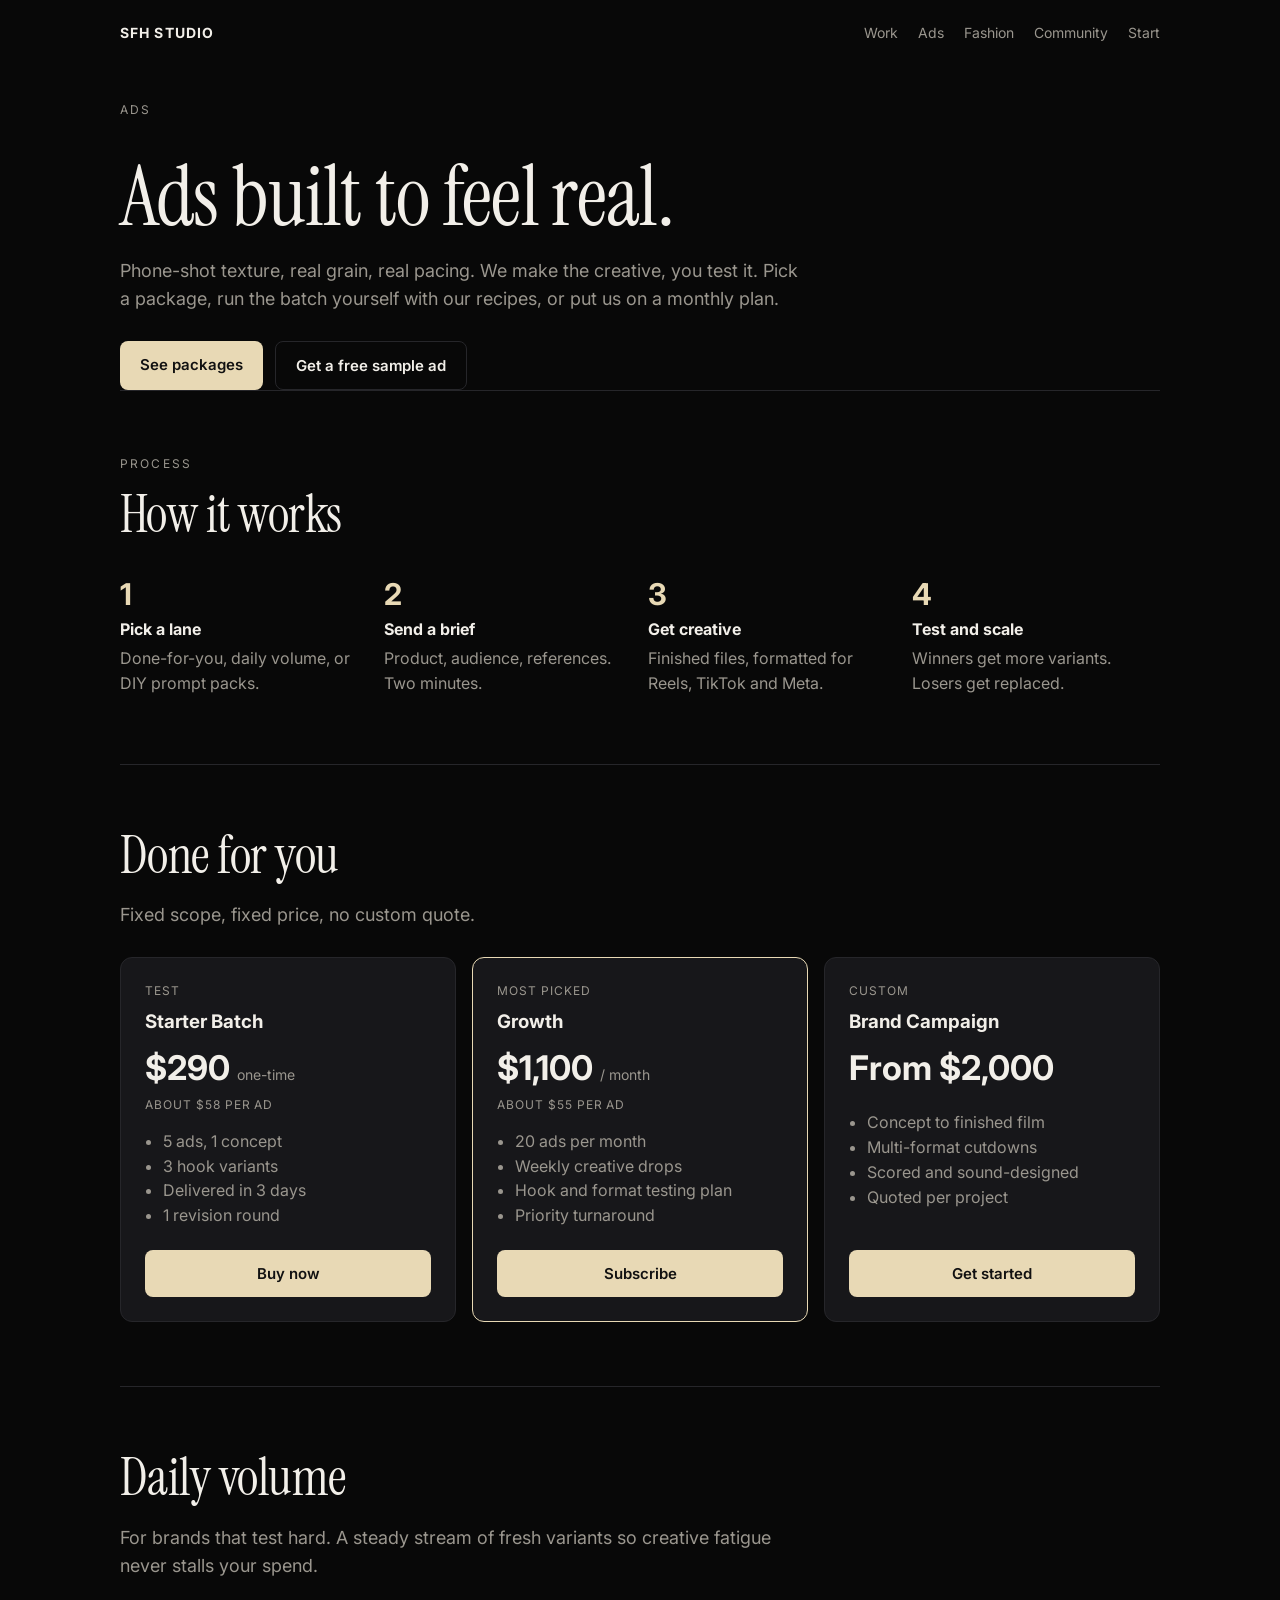
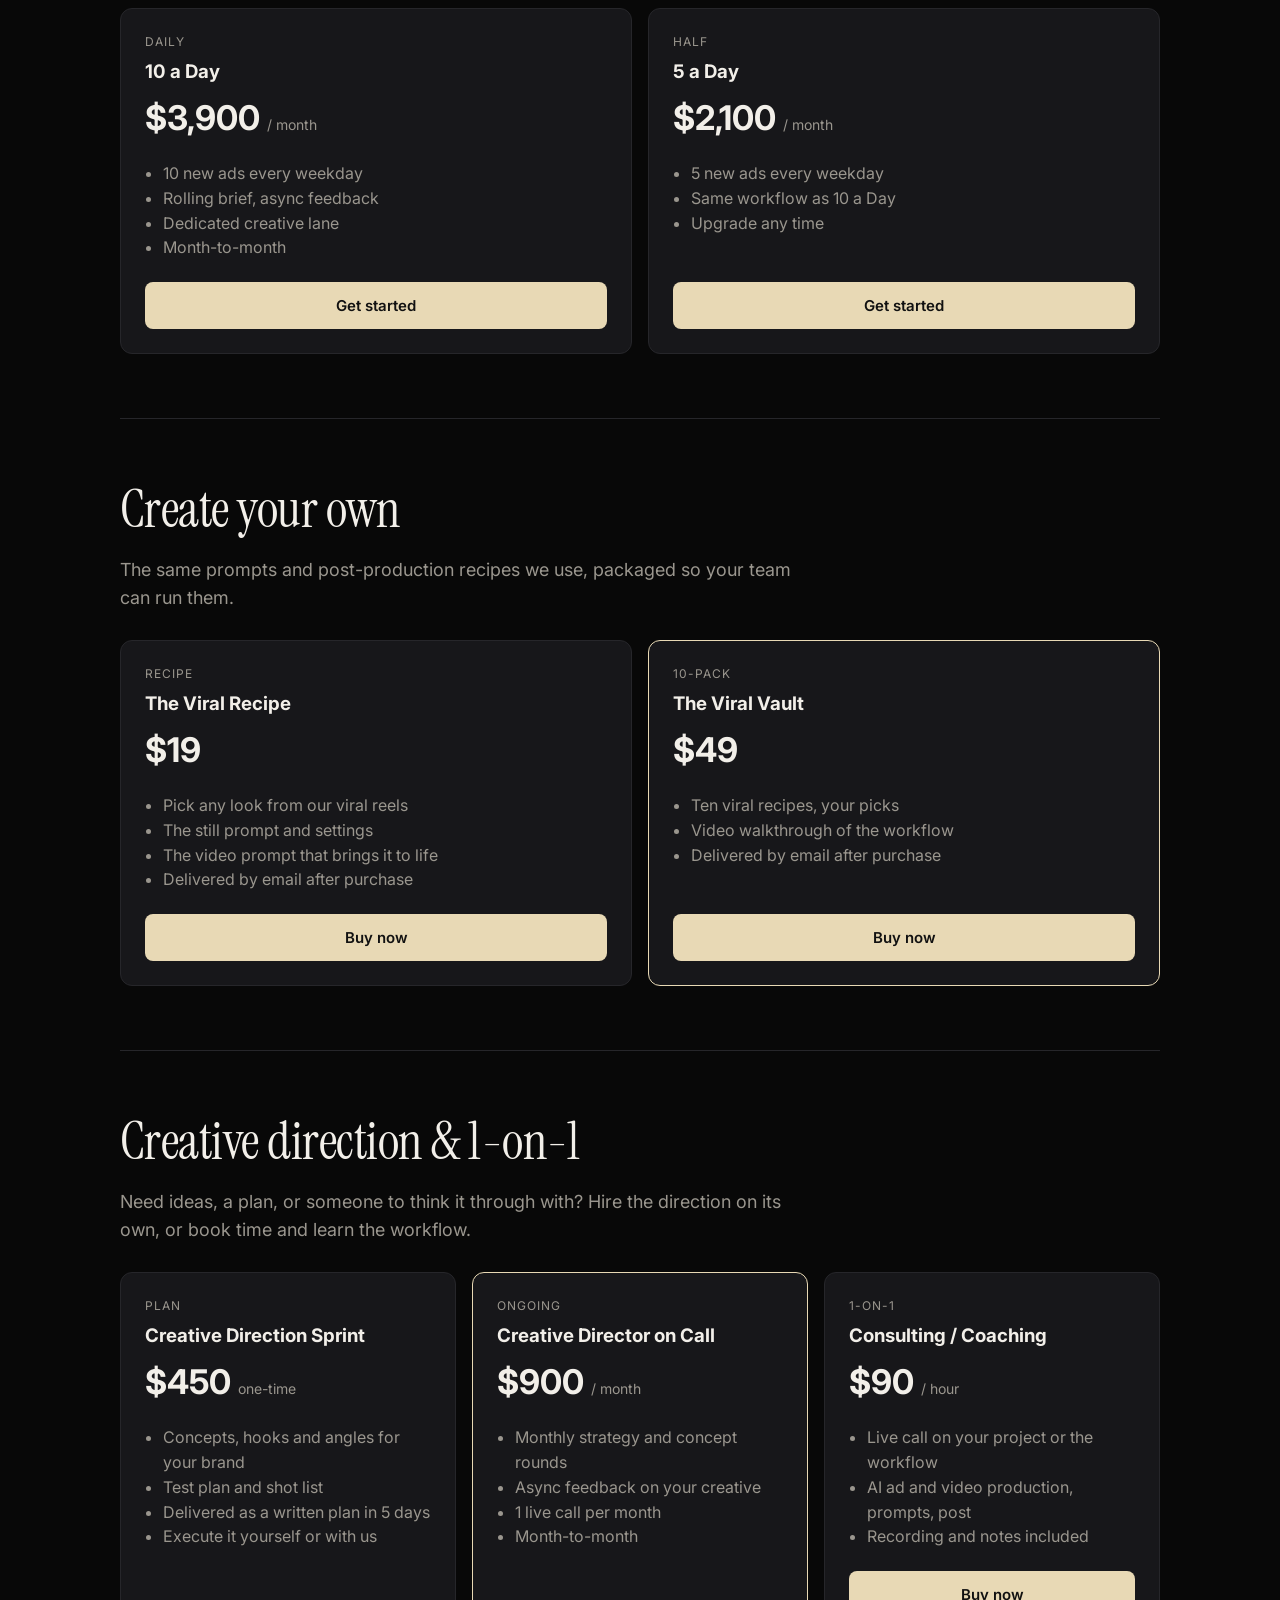
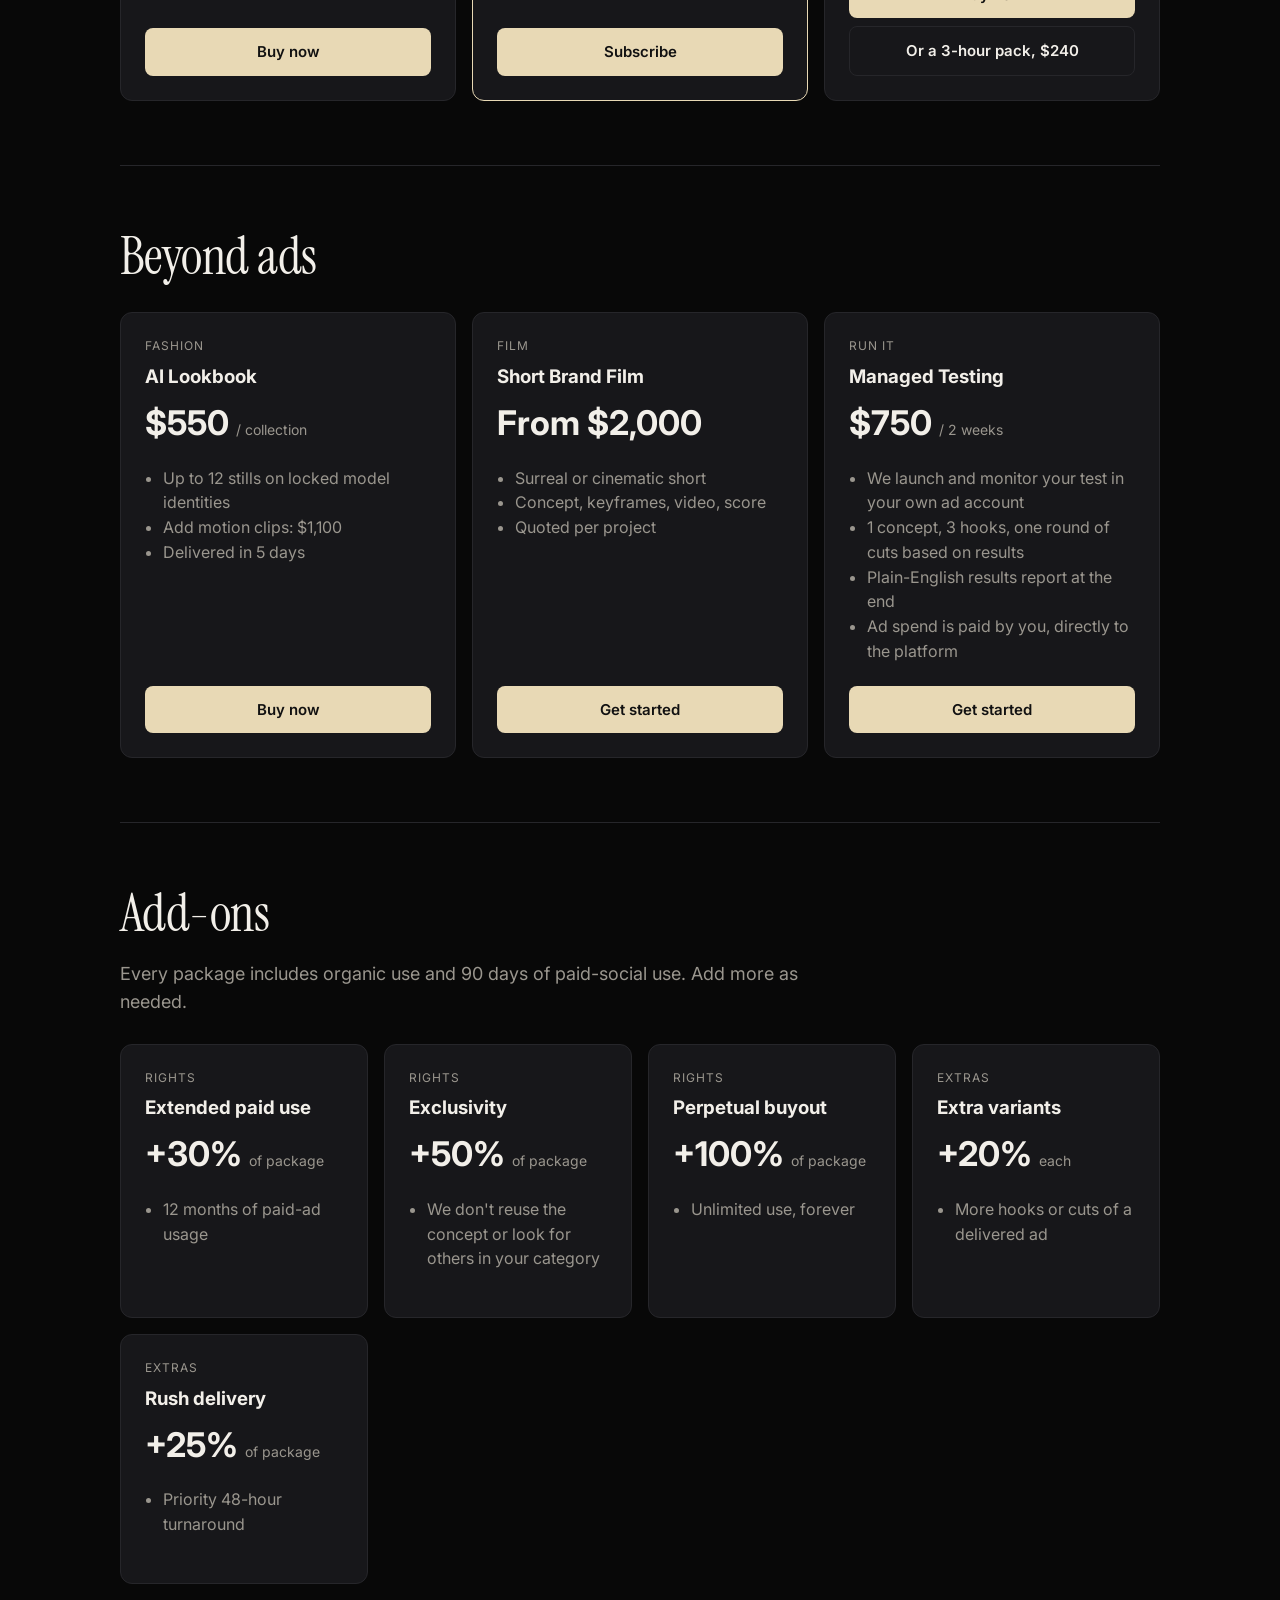
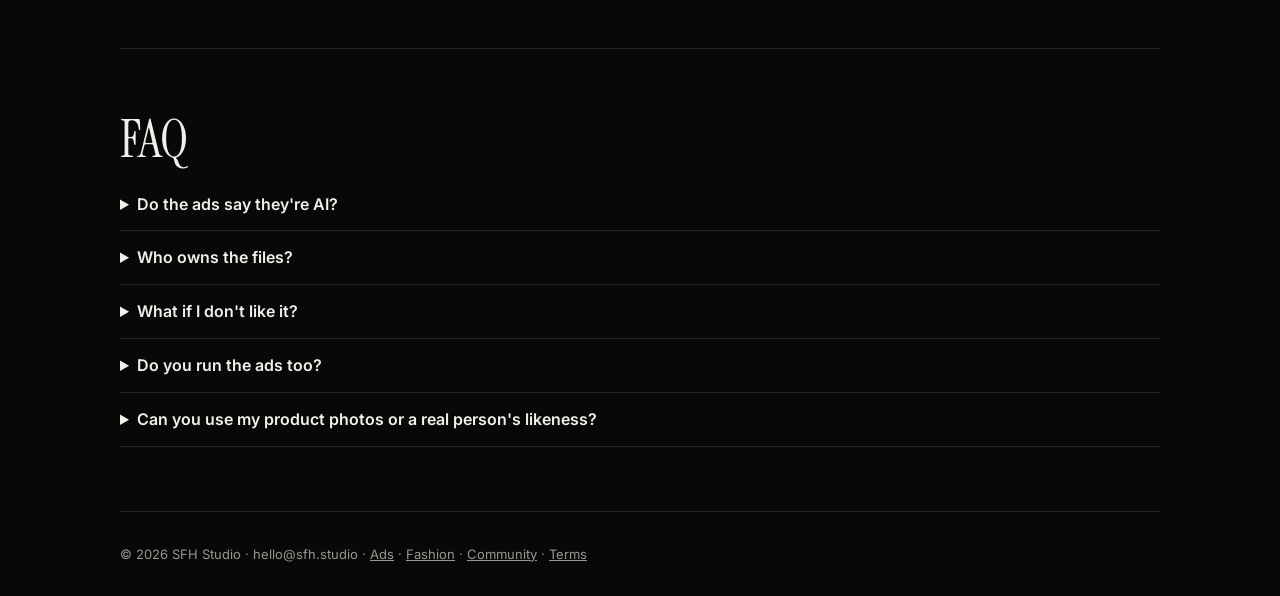
==== commit e88a25fc: "Add Managed Testing add-on card, FAQ entry and terms section Co-Authored-By: Claude Sonnet 5.5 <nore" ====
--- a/ads.html
+++ b/ads.html
@@ -72,6 +72,7 @@
 <details><summary>Do the ads say they're AI?</summary><p>We don't lead with it, and we're upfront if you ask. Platform AI-disclosure rules are your responsibility to apply when you publish; we'll tell you which ones apply to your placements.</p></details>
 <details><summary>Who owns the files?</summary><p>Once paid, you get organic use and 90 days of paid-social use. Longer paid use, exclusivity and full buyouts are add-ons. See the <a href="terms.html">terms</a>.</p></details>
 <details><summary>What if I don't like it?</summary><p>One revision round is included in every package. Daily volume includes ongoing direction changes.</p></details>
+<details><summary>Do you run the ads too?</summary><p>Optionally. Managed Testing launches and monitors your test inside your own ad account. You keep ownership of the account and pay the platform directly. We don't run ads through ours.</p></details>
 <details><summary>Can you use my product photos or a real person's likeness?</summary><p>Product photos, yes. We don't generate real people's likeness without written consent.</p></details>
 </section>
 
@@ -112,7 +113,8 @@
   ],
   more: [
     {tag:'Fashion', title:'AI Lookbook', price:'$550', unit:'/ collection', link:'https://buy.stripe.com/3cIcMXeEl0bxamv3QV3VC04', items:['Up to 12 stills on locked model identities','Add motion clips: $1,100','Delivered in 5 days']},
-    {tag:'Film', title:'Short Brand Film', price:'From $2,000', unit:'', link:'', items:['Surreal or cinematic short','Concept, keyframes, video, score','Quoted per project']}
+    {tag:'Film', title:'Short Brand Film', price:'From $2,000', unit:'', link:'', items:['Surreal or cinematic short','Concept, keyframes, video, score','Quoted per project']},
+    {tag:'Run it', title:'Managed Testing', price:'$750', unit:'/ 2 weeks', link:'', items:['We launch and monitor your test in your own ad account','1 concept, 3 hooks, one round of cuts based on results','Plain-English results report at the end','Ad spend is paid by you, directly to the platform']}
   ]
 };
 
--- a/style.css
+++ b/style.css
@@ -50,6 +50,10 @@
 .rail figcaption b{min-width:0;line-height:1.1}
 .rail figcaption b{font-family:'Instrument Serif',Georgia,serif;font-weight:400;font-size:22px;color:#fff}
 .rail figcaption span{color:#7d796f;font-variant-numeric:tabular-nums}
+.rail figure{display:flex;flex-direction:column}
+.rail .pick{display:flex;align-items:center;justify-content:space-between;gap:12px;margin-top:auto;padding-top:10px;width:0;min-width:100%}
+.rail .pick span{font-size:12px;letter-spacing:.14em;text-transform:uppercase;color:#cfcabe}
+.rail .pick .btn{padding:8px 14px;font-size:13px;white-space:nowrap}
 footer{padding:32px 0;color:var(--mut);font-size:13px;border-top:1px solid var(--line)}
 
 /* sub pages */
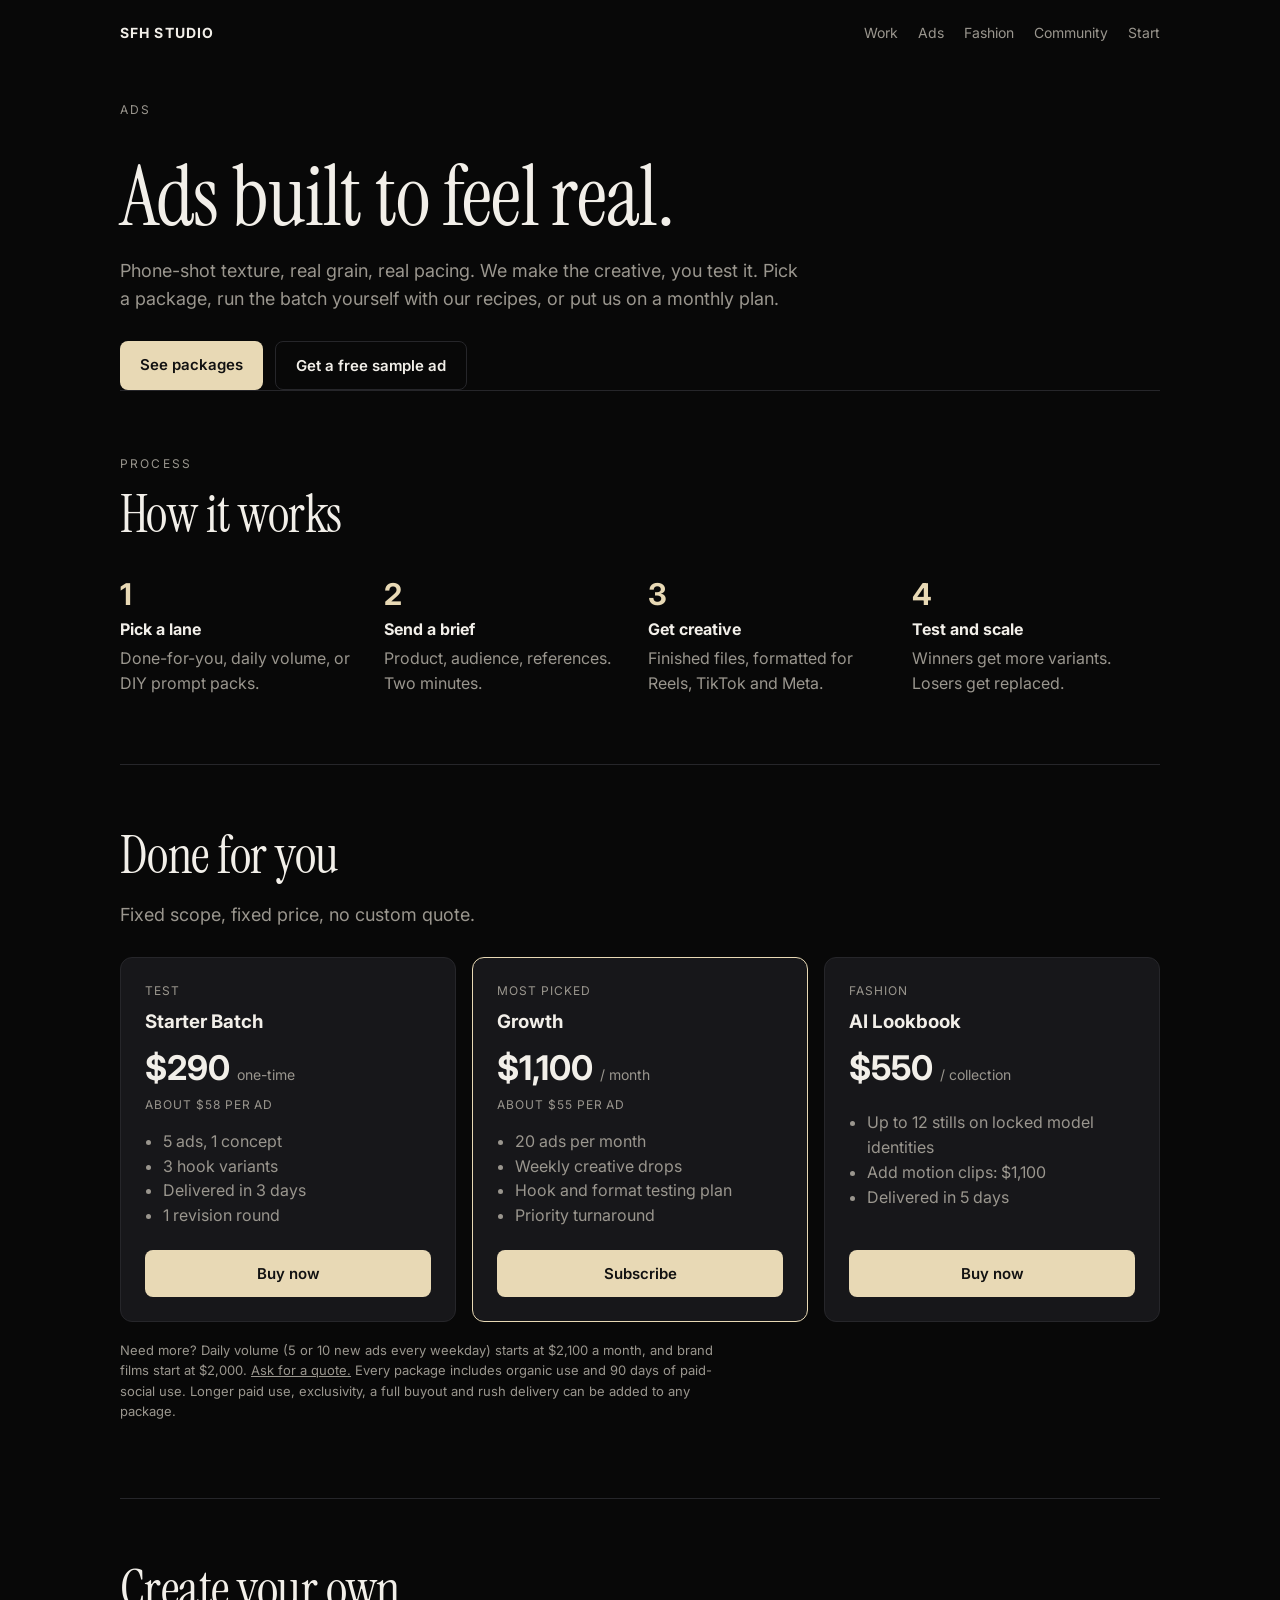
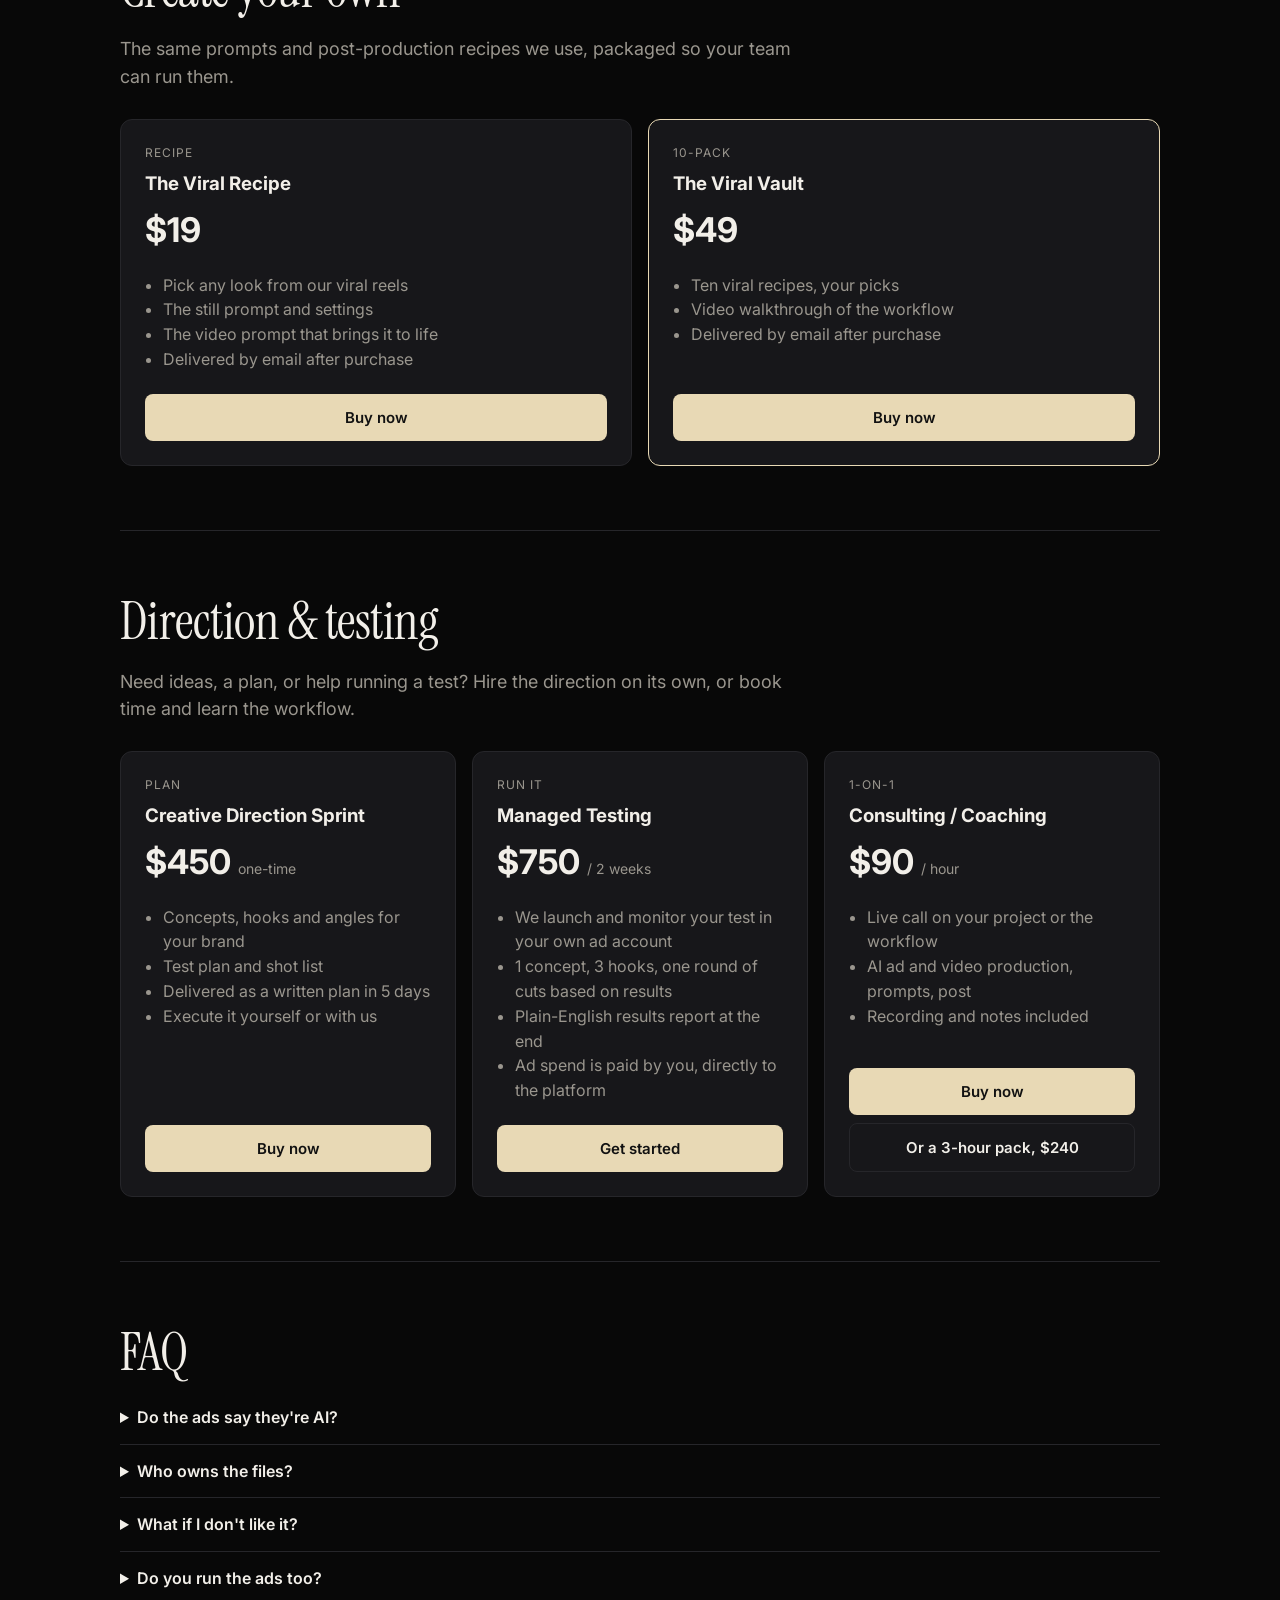
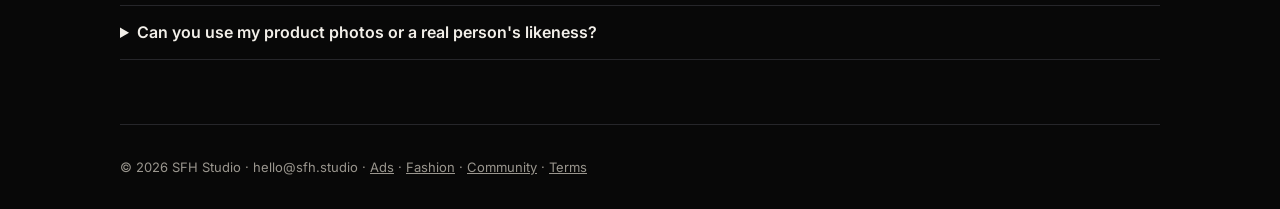
==== commit 7456af88: "Simplify Ads pricing to 8 cards; add favicon and link-preview tags Co-Authored-By: Claude Sonnet 5.5" ====
--- a/ads.html
+++ b/ads.html
@@ -5,6 +5,11 @@
 <meta name="viewport" content="width=device-width, initial-scale=1">
 <title>Ads · SFH Studio</title>
 <meta name="description" content="AI video ad packages, daily-volume retainers, creative direction and DIY recipe packs from SFH Studio.">
+<link rel="icon" href="favicon.svg" type="image/svg+xml">
+<meta property="og:type" content="website"><meta property="og:site_name" content="SFH Studio">
+<meta property="og:title" content="Ads · SFH Studio"><meta property="og:description" content="AI video ad packages, daily-volume retainers, creative direction and DIY recipe packs from SFH Studio.">
+<meta property="og:url" content="https://sfh.studio/ads.html"><meta property="og:image" content="https://sfh.studio/og.png">
+<meta name="twitter:card" content="summary_large_image">
 <link rel="preconnect" href="https://fonts.googleapis.com"><link rel="preconnect" href="https://fonts.gstatic.com" crossorigin>
 <link href="https://fonts.googleapis.com/css2?family=Instrument+Serif&family=Cormorant+Garamond:wght@500;600;700&family=Inter:wght@400;500;600&display=swap" rel="stylesheet">
 <link rel="stylesheet" href="style.css">
@@ -36,12 +41,7 @@
 <h2>Done for you</h2>
 <p class="lede">Fixed scope, fixed price, no custom quote.</p>
 <div class="grid" id="dfy"></div>
-</section>
-
-<section id="volume">
-<h2>Daily volume</h2>
-<p class="lede">For brands that test hard. A steady stream of fresh variants so creative fatigue never stalls your spend.</p>
-<div class="grid" id="vol"></div>
+<p class="fine">Need more? Daily volume (5 or 10 new ads every weekday) starts at $2,100 a month, and brand films start at $2,000. <a href="index.html#start" style="color:inherit">Ask for a quote.</a> Every package includes organic use and 90 days of paid-social use. Longer paid use, exclusivity, a full buyout and rush delivery can be added to any package.</p>
 </section>
 
 <section id="diy">
@@ -51,20 +51,9 @@
 </section>
 
 <section id="direction">
-<h2>Creative direction &amp; 1-on-1</h2>
-<p class="lede">Need ideas, a plan, or someone to think it through with? Hire the direction on its own, or book time and learn the workflow.</p>
+<h2>Direction &amp; testing</h2>
+<p class="lede">Need ideas, a plan, or help running a test? Hire the direction on its own, or book time and learn the workflow.</p>
 <div class="grid" id="dir"></div>
-</section>
-
-<section id="more">
-<h2>Beyond ads</h2>
-<div class="grid" id="more-g"></div>
-</section>
-
-<section id="addons">
-<h2>Add-ons</h2>
-<p class="lede">Every package includes organic use and 90 days of paid-social use. Add more as needed.</p>
-<div class="grid" id="addon-g"></div>
 </section>
 
 <section id="faq">
@@ -89,11 +78,7 @@
   dfy: [
     {tag:'Test', title:'Starter Batch', price:'$290', unit:'one-time', per:'about $58 per ad', link:'https://buy.stripe.com/bJe00bfIp9M766f5Z33VC00', items:['5 ads, 1 concept','3 hook variants','Delivered in 3 days','1 revision round']},
     {tag:'Most picked', feat:true, title:'Growth', price:'$1,100', unit:'/ month', per:'about $55 per ad', link:'https://buy.stripe.com/6oU7sDgMt8I3fGPfzD3VC07', items:['20 ads per month','Weekly creative drops','Hook and format testing plan','Priority turnaround']},
-    {tag:'Custom', title:'Brand Campaign', price:'From $2,000', unit:'', link:'', items:['Concept to finished film','Multi-format cutdowns','Scored and sound-designed','Quoted per project']}
-  ],
-  vol: [
-    {tag:'Daily', title:'10 a Day', price:'$3,900', unit:'/ month', link:'', items:['10 new ads every weekday','Rolling brief, async feedback','Dedicated creative lane','Month-to-month']},
-    {tag:'Half', title:'5 a Day', price:'$2,100', unit:'/ month', link:'', items:['5 new ads every weekday','Same workflow as 10 a Day','Upgrade any time']}
+    {tag:'Fashion', title:'AI Lookbook', price:'$550', unit:'/ collection', link:'https://buy.stripe.com/3cIcMXeEl0bxamv3QV3VC04', items:['Up to 12 stills on locked model identities','Add motion clips: $1,100','Delivered in 5 days']}
   ],
   diy: [
     {tag:'Recipe', title:'The Viral Recipe', price:'$19', unit:'', link:'https://buy.stripe.com/7sYcMX53Lgav7ajfzD3VC0a', items:['Pick any look from our viral reels','The still prompt and settings','The video prompt that brings it to life','Delivered by email after purchase']},
@@ -101,32 +86,19 @@
   ],
   dir: [
     {tag:'Plan', title:'Creative Direction Sprint', price:'$450', unit:'one-time', link:'https://buy.stripe.com/7sY8wH3ZHf6r2U30EJ3VC01', items:['Concepts, hooks and angles for your brand','Test plan and shot list','Delivered as a written plan in 5 days','Execute it yourself or with us']},
-    {tag:'Ongoing', feat:true, title:'Creative Director on Call', price:'$900', unit:'/ month', link:'https://buy.stripe.com/6oU5kvdAhe2n0LVbjn3VC09', items:['Monthly strategy and concept rounds','Async feedback on your creative','1 live call per month','Month-to-month']},
+    {tag:'Run it', title:'Managed Testing', price:'$750', unit:'/ 2 weeks', link:'', items:['We launch and monitor your test in your own ad account','1 concept, 3 hooks, one round of cuts based on results','Plain-English results report at the end','Ad spend is paid by you, directly to the platform']},
     {tag:'1-on-1', title:'Consulting / Coaching', price:'$90', unit:'/ hour', link:'https://buy.stripe.com/00w00bbs9f6ramvcnr3VC05', items:['Live call on your project or the workflow','AI ad and video production, prompts, post','Recording and notes included'], extra:{label:'Or a 3-hour pack, $240', url:'https://buy.stripe.com/28EcMXao5e2nfGP4UZ3VC06'}}
-  ],
-  addons: [
-    {tag:'Rights', title:'Extended paid use', price:'+30%', unit:'of package', items:['12 months of paid-ad usage']},
-    {tag:'Rights', title:'Exclusivity', price:'+50%', unit:'of package', items:['We don\'t reuse the concept or look for others in your category']},
-    {tag:'Rights', title:'Perpetual buyout', price:'+100%', unit:'of package', items:['Unlimited use, forever']},
-    {tag:'Extras', title:'Extra variants', price:'+20%', unit:'each', items:['More hooks or cuts of a delivered ad']},
-    {tag:'Extras', title:'Rush delivery', price:'+25%', unit:'of package', items:['Priority 48-hour turnaround']}
-  ],
-  more: [
-    {tag:'Fashion', title:'AI Lookbook', price:'$550', unit:'/ collection', link:'https://buy.stripe.com/3cIcMXeEl0bxamv3QV3VC04', items:['Up to 12 stills on locked model identities','Add motion clips: $1,100','Delivered in 5 days']},
-    {tag:'Film', title:'Short Brand Film', price:'From $2,000', unit:'', link:'', items:['Surreal or cinematic short','Concept, keyframes, video, score','Quoted per project']},
-    {tag:'Run it', title:'Managed Testing', price:'$750', unit:'/ 2 weeks', link:'', items:['We launch and monitor your test in your own ad account','1 concept, 3 hooks, one round of cuts based on results','Plain-English results report at the end','Ad spend is paid by you, directly to the platform']}
   ]
 };
 
 const esc = s => String(s).replace(/[&<>"]/g, c => ({'&':'&amp;','<':'&lt;','>':'&gt;','"':'&quot;'}[c]));
-const card = p => (p.tag === 'Rights' || p.tag === 'Extras') ? addon(p) : full(p);
-const addon = p => `<div class="card"><span class="tag">${esc(p.tag)}</span><h3 style="margin:6px 0 0">${esc(p.title)}</h3><div class="price">${esc(p.price)} <small>${esc(p.unit)}</small></div><ul>${p.items.map(i=>`<li>${esc(i)}</li>`).join('')}</ul></div>`;
+const card = p => full(p);
 const full = p => `<div class="card${p.feat?' feat':''}"><span class="tag">${esc(p.tag)}</span><h3 style="margin:6px 0 0">${esc(p.title)}</h3>
 <div class="price">${esc(p.price)} <small>${esc(p.unit)}</small></div>${p.per?`<div class="tag">${esc(p.per)}</div>`:''}
 <ul>${p.items.map(i=>`<li>${esc(i)}</li>`).join('')}</ul>
 <a class="btn" href="${p.link?esc(p.link):'index.html#start'}">${p.link?(/month/.test(p.unit)?'Subscribe':'Buy now'):'Get started'}</a>${p.extra?`<a class="btn ghost" style="margin-top:8px" href="${esc(p.extra.url)}">${esc(p.extra.label)}</a>`:''}</div>`;
 const fill = (id, list) => document.getElementById(id).innerHTML = list.map(card).join('');
-fill('dfy', SITE.dfy); fill('vol', SITE.vol); fill('diyg', SITE.diy); fill('dir', SITE.dir); fill('addon-g', SITE.addons); fill('more-g', SITE.more);
+fill('dfy', SITE.dfy); fill('diyg', SITE.diy); fill('dir', SITE.dir);
 
 document.getElementById('yr').textContent = new Date().getFullYear();
 document.getElementById('mail').textContent = CONTACT.email;
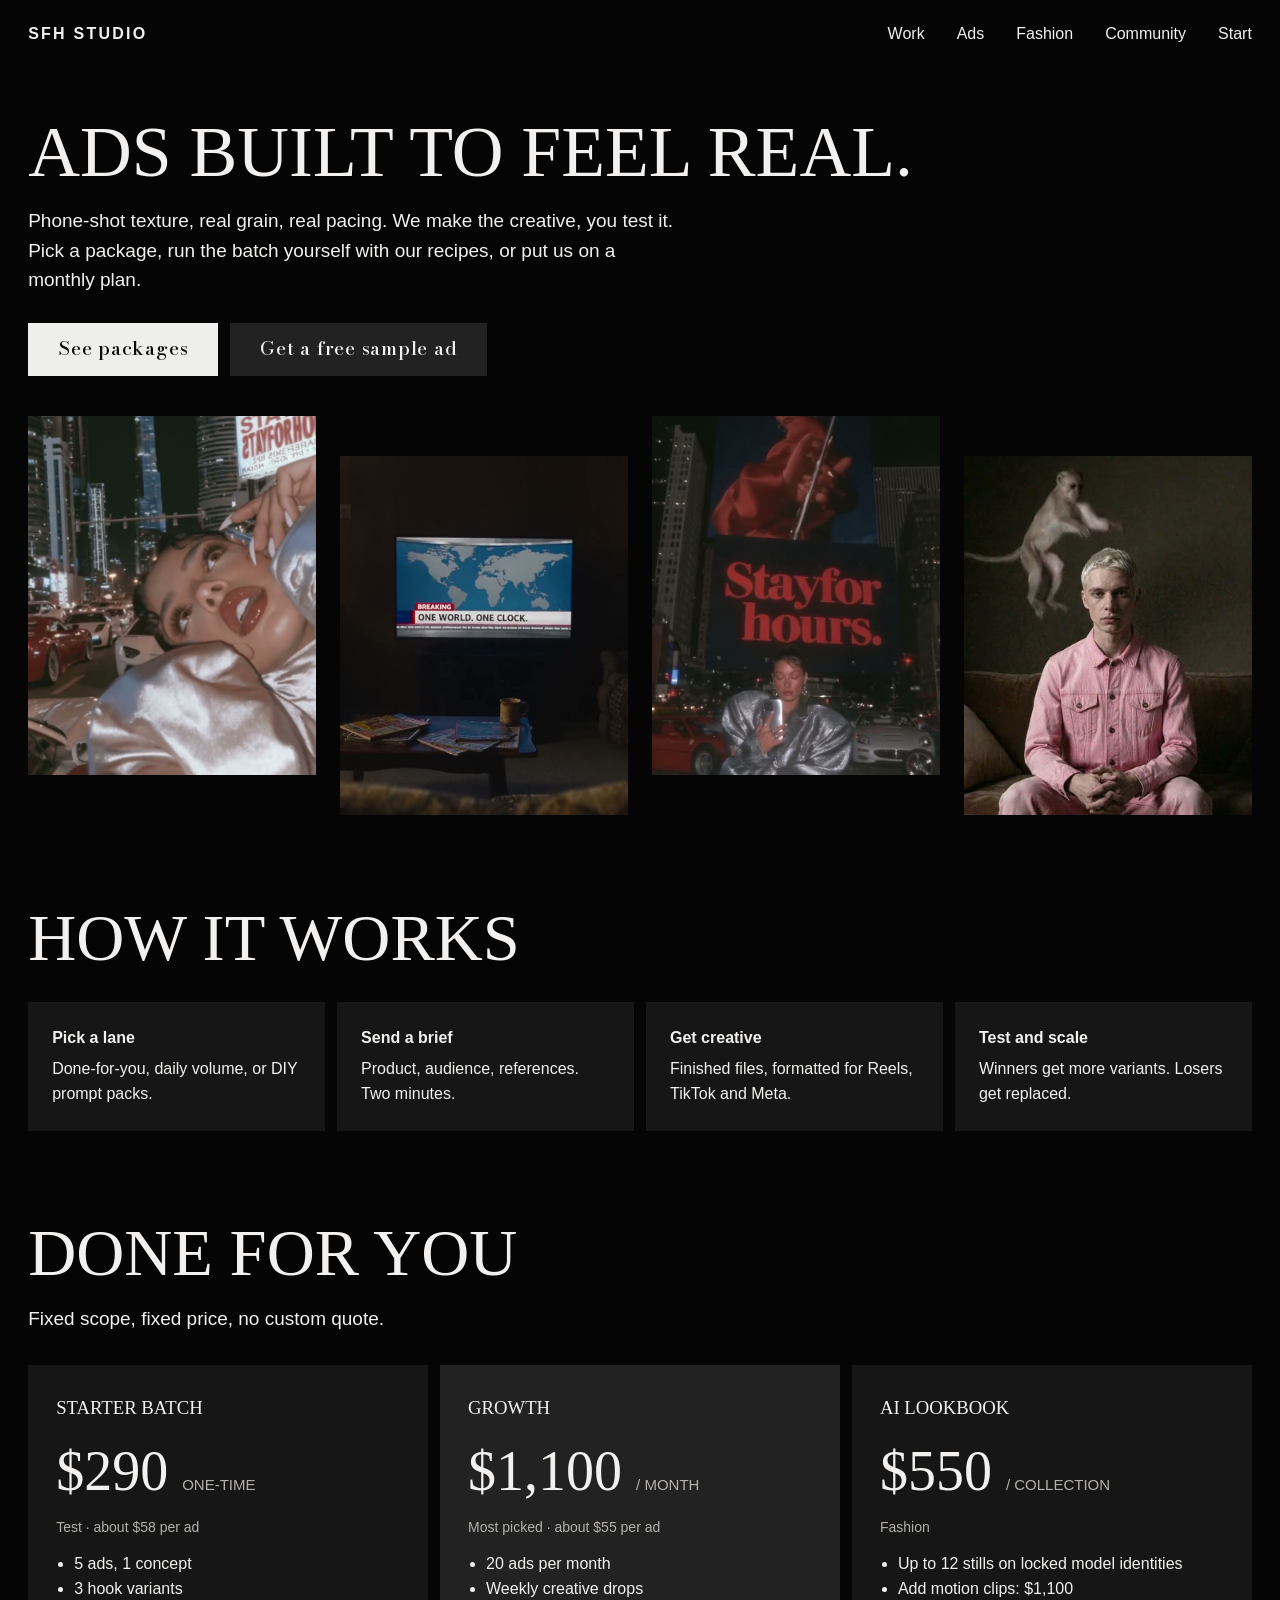
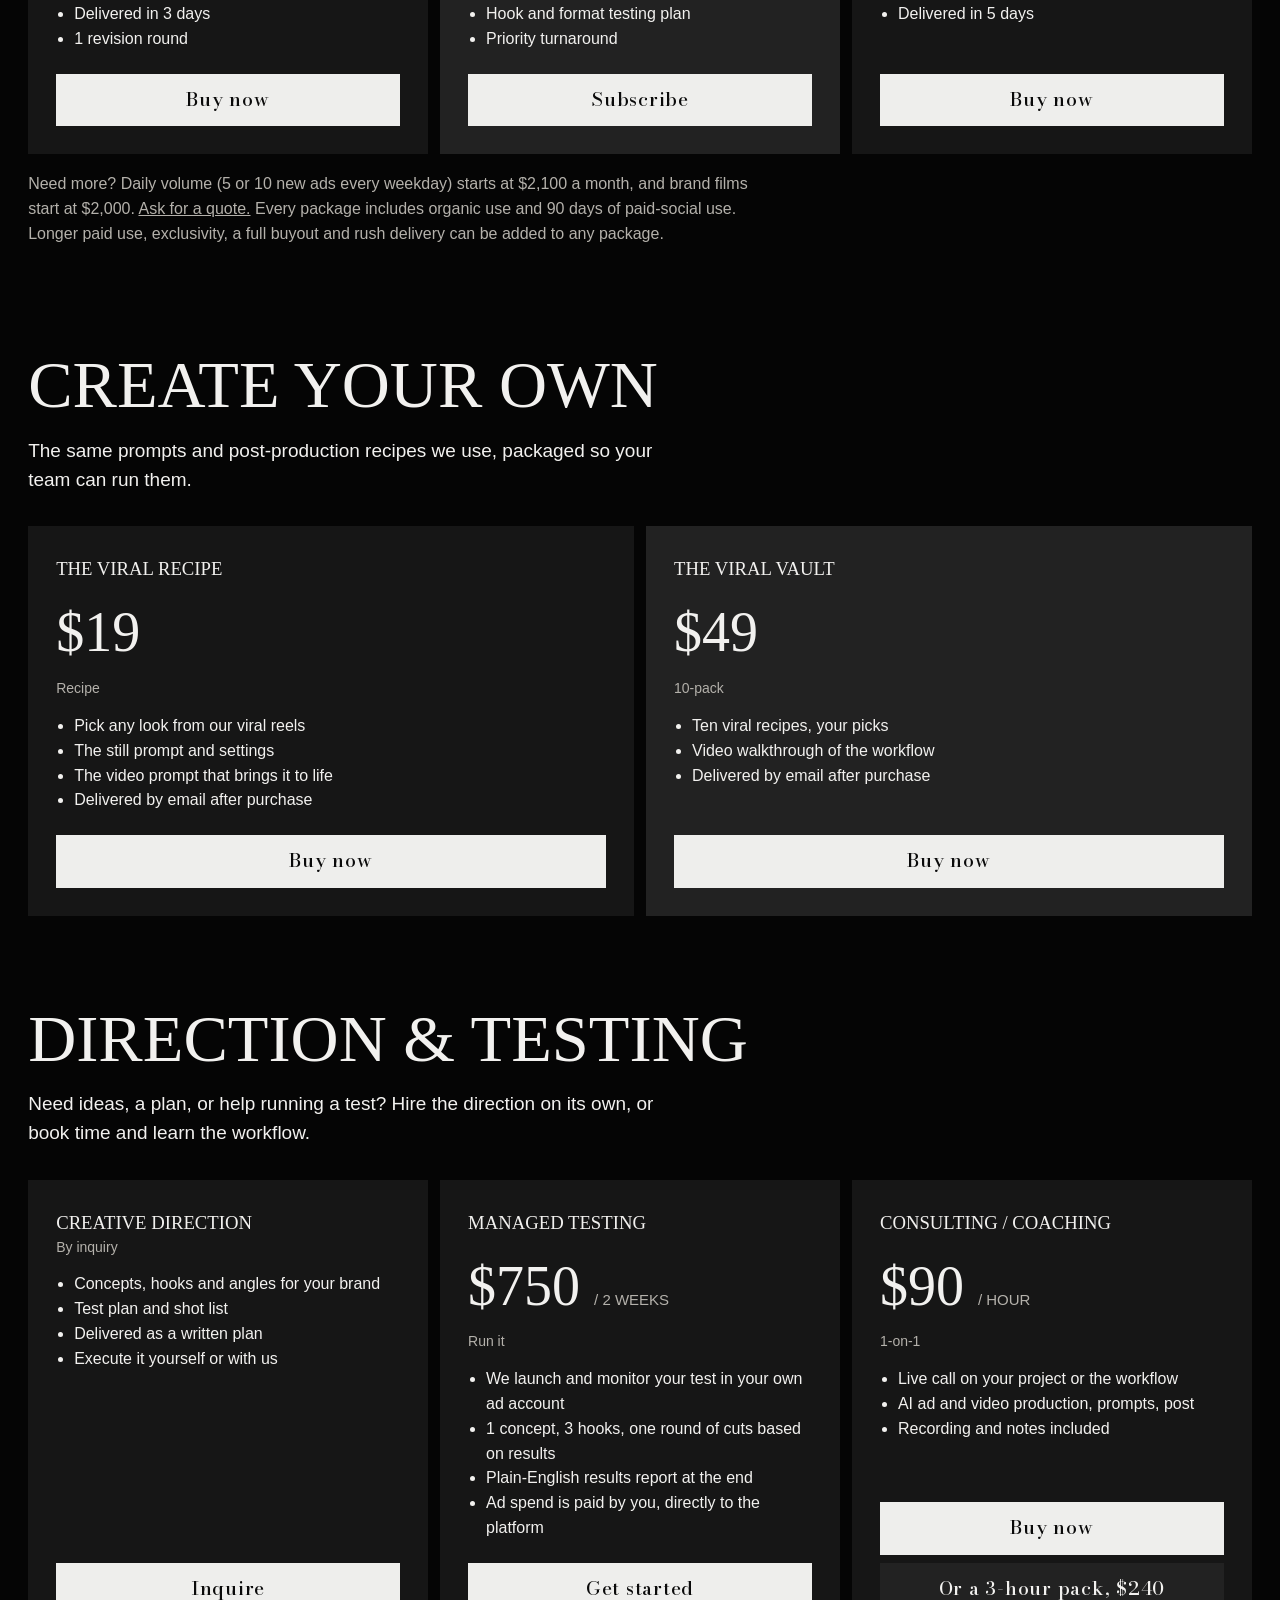
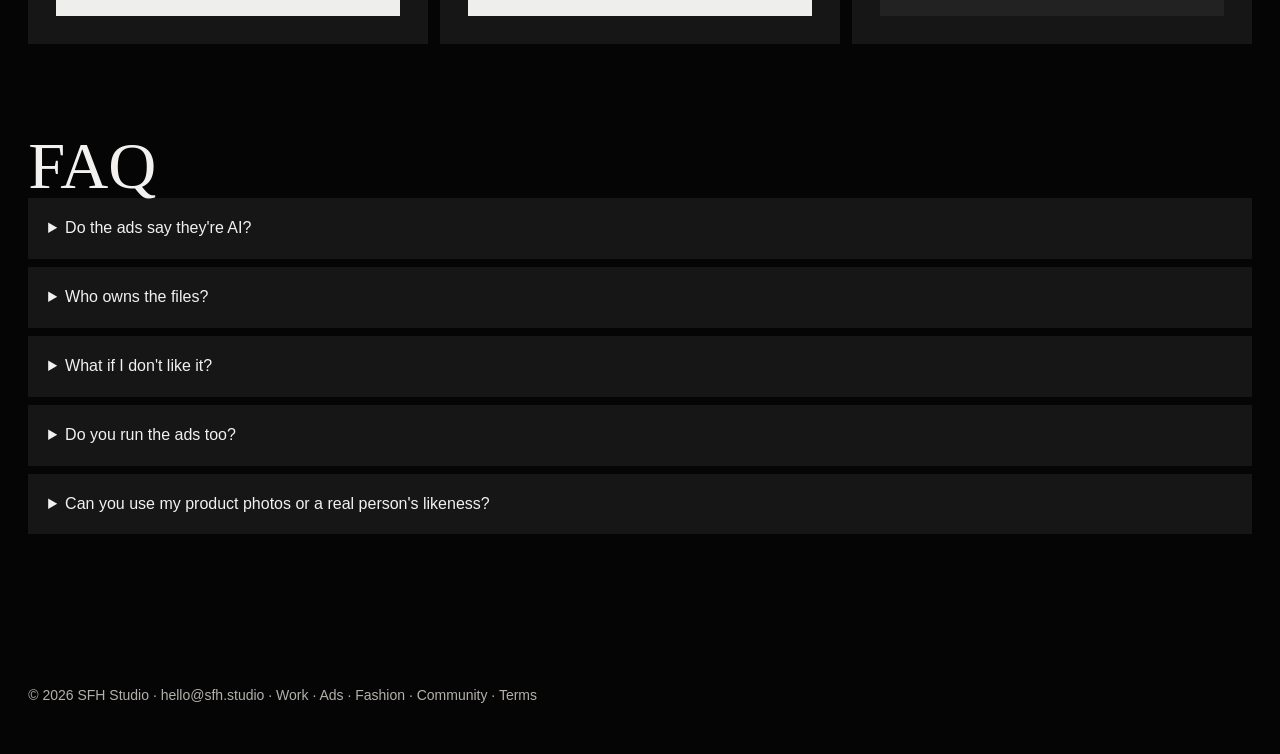
==== commit d9d90099: "Redesign home page and restyle all pages Home: wordmark hero with framed tagline and actions, offer " ====
--- a/ads.html
+++ b/ads.html
@@ -10,9 +10,8 @@
 <meta property="og:title" content="Ads · SFH Studio"><meta property="og:description" content="AI video ad packages, daily-volume retainers, creative direction and DIY recipe packs from SFH Studio.">
 <meta property="og:url" content="https://sfh.studio/ads.html"><meta property="og:image" content="https://sfh.studio/og.png">
 <meta name="twitter:card" content="summary_large_image">
-<link rel="preconnect" href="https://fonts.googleapis.com"><link rel="preconnect" href="https://fonts.gstatic.com" crossorigin>
-<link href="https://fonts.googleapis.com/css2?family=Instrument+Serif&family=Cormorant+Garamond:wght@500;600;700&family=Inter:wght@400;500;600&display=swap" rel="stylesheet">
 <link rel="stylesheet" href="style.css">
+<script>document.documentElement.classList.add("js")</script>
 </head>
 <body>
 <div class="wrap">
@@ -20,14 +19,13 @@
 <div><a href="index.html#work">Work</a><a href="ads.html">Ads</a><a href="fashion.html">Fashion</a><a href="community.html">Community</a><a href="index.html#start">Start</a></div></nav>
 
 <header>
-<p class="eyebrow" style="margin-top:36px">Ads</p>
 <h1 class="page-title">Ads built to feel real.</h1>
 <p class="lede">Phone-shot texture, real grain, real pacing. We make the creative, you test it. Pick a package, run the batch yourself with our recipes, or put us on a monthly plan.</p>
 <div class="row"><a class="btn" href="#packages">See packages</a><a class="btn ghost" href="index.html#start">Get a free sample ad</a></div>
+<div class="posters four"><img src="reels/after-hours.jpg" width="540" height="960" loading="lazy" alt="Still from the Hours Later ad"><img src="reels/timezones.jpg" width="540" height="960" loading="lazy" alt="Still from The Day the World Abolished Time Zones"><img src="reels/billboard.jpg" width="540" height="960" loading="lazy" alt="Still from the Stay For Hours billboard film"><img src="reels/reel-v1.jpg" width="540" height="960" loading="lazy" alt="Still from the Slow Burn film"></div>
 </header>
 
 <section id="how">
-<p class="eyebrow">Process</p>
 <h2>How it works</h2>
 <div class="steps">
 <div><strong>Pick a lane</strong><p>Done-for-you, daily volume, or DIY prompt packs.</p></div>
@@ -65,7 +63,7 @@
 <details><summary>Can you use my product photos or a real person's likeness?</summary><p>Product photos, yes. We don't generate real people's likeness without written consent.</p></details>
 </section>
 
-<footer>© <span id="yr"></span> SFH Studio · <span id="mail"></span> · <a href="ads.html" style="color:inherit">Ads</a> · <a href="fashion.html" style="color:inherit">Fashion</a> · <a href="community.html" style="color:inherit">Community</a> · <a href="terms.html" style="color:inherit">Terms</a></footer>
+<footer>© <span id="yr"></span> SFH Studio · <span id="mail"></span> · <a href="index.html#work">Work</a> · <a href="ads.html">Ads</a> · <a href="fashion.html">Fashion</a> · <a href="community.html">Community</a> · <a href="terms.html">Terms</a></footer>
 </div>
 
 <script src="contact.js"></script>
@@ -85,7 +83,7 @@
     {tag:'10-pack', feat:true, title:'The Viral Vault', price:'$49', unit:'', link:'https://buy.stripe.com/00weV51Rz3nJ66fbjn3VC0b', items:['Ten viral recipes, your picks','Video walkthrough of the workflow','Delivered by email after purchase']}
   ],
   dir: [
-    {tag:'Plan', title:'Creative Direction Sprint', price:'$450', unit:'one-time', link:'https://buy.stripe.com/7sY8wH3ZHf6r2U30EJ3VC01', items:['Concepts, hooks and angles for your brand','Test plan and shot list','Delivered as a written plan in 5 days','Execute it yourself or with us']},
+    {tag:'By inquiry', title:'Creative Direction', price:'', unit:'', link:'', cta:'Inquire', items:['Concepts, hooks and angles for your brand','Test plan and shot list','Delivered as a written plan','Execute it yourself or with us']},
     {tag:'Run it', title:'Managed Testing', price:'$750', unit:'/ 2 weeks', link:'', items:['We launch and monitor your test in your own ad account','1 concept, 3 hooks, one round of cuts based on results','Plain-English results report at the end','Ad spend is paid by you, directly to the platform']},
     {tag:'1-on-1', title:'Consulting / Coaching', price:'$90', unit:'/ hour', link:'https://buy.stripe.com/00w00bbs9f6ramvcnr3VC05', items:['Live call on your project or the workflow','AI ad and video production, prompts, post','Recording and notes included'], extra:{label:'Or a 3-hour pack, $240', url:'https://buy.stripe.com/28EcMXao5e2nfGP4UZ3VC06'}}
   ]
@@ -93,15 +91,16 @@
 
 const esc = s => String(s).replace(/[&<>"]/g, c => ({'&':'&amp;','<':'&lt;','>':'&gt;','"':'&quot;'}[c]));
 const card = p => full(p);
-const full = p => `<div class="card${p.feat?' feat':''}"><span class="tag">${esc(p.tag)}</span><h3 style="margin:6px 0 0">${esc(p.title)}</h3>
-<div class="price">${esc(p.price)} <small>${esc(p.unit)}</small></div>${p.per?`<div class="tag">${esc(p.per)}</div>`:''}
+const full = p => `<div class="card${p.feat?' feat':''}"><h3 style="margin:0">${esc(p.title)}</h3>
+${p.price?`<div class="price">${esc(p.price)} <small>${esc(p.unit)}</small></div>`:''}<div class="tag">${[p.tag,p.per].filter(Boolean).map(esc).join(' · ')}</div>
 <ul>${p.items.map(i=>`<li>${esc(i)}</li>`).join('')}</ul>
-<a class="btn" href="${p.link?esc(p.link):'index.html#start'}">${p.link?(/month/.test(p.unit)?'Subscribe':'Buy now'):'Get started'}</a>${p.extra?`<a class="btn ghost" style="margin-top:8px" href="${esc(p.extra.url)}">${esc(p.extra.label)}</a>`:''}</div>`;
+<a class="btn" href="${p.link?esc(p.link):'index.html#start'}">${p.link?(/month/.test(p.unit)?'Subscribe':'Buy now'):(p.cta||'Get started')}</a>${p.extra?`<a class="btn ghost" style="margin-top:8px" href="${esc(p.extra.url)}">${esc(p.extra.label)}</a>`:''}</div>`;
 const fill = (id, list) => document.getElementById(id).innerHTML = list.map(card).join('');
 fill('dfy', SITE.dfy); fill('diyg', SITE.diy); fill('dir', SITE.dir);
 
 document.getElementById('yr').textContent = new Date().getFullYear();
 document.getElementById('mail').textContent = CONTACT.email;
 </script>
+<script src="site.js"></script>
 </body>
 </html>
--- a/style.css
+++ b/style.css
@@ -1,75 +1,263 @@
-:root{--bg:#080808;--fg:#f2efe9;--mut:#9a968e;--line:#26262a;--card:#17171a;--acc:#e8d9b5;--accfg:#111}
+@font-face{font-family:'Bodoni Moda';font-weight:500;font-display:swap;src:url(fonts/bodoni-moda-500.woff2) format('woff2');unicode-range:U+0000-00FF,U+0131,U+0152-0153,U+02BB-02BC,U+02C6,U+02DA,U+02DC,U+2000-206F,U+20AC,U+2122}
+@font-face{font-family:'Cormorant';font-weight:600;font-display:swap;src:url(fonts/cormorant-600.woff2) format('woff2');unicode-range:U+0000-00FF,U+0131,U+0152-0153,U+02BB-02BC,U+02C6,U+02DA,U+02DC,U+2000-206F,U+20AC,U+2122}
+:root{
+  --bg:#050505;--field:#161616;--field2:#222;--ink:#f2f1ef;--mut:#b4b1ab;
+  --red:#e5322b;--acc:#d72d26;--bone:#eeeeec;
+  --m:clamp(16px,2.2vw,32px);
+  --fg:var(--ink);--card:var(--field);--line:#2a2a2a;
+  --display:Georgia,'Times New Roman',serif;
+  --mark:Cormorant,Georgia,serif;
+  --text:'Helvetica Neue',Helvetica,Arial,sans-serif;
+  --ease:cubic-bezier(.2,.7,.2,1);
+}
 *{box-sizing:border-box}
-body{margin:0;background:var(--bg);color:var(--fg);font:16px/1.55 Inter,-apple-system,BlinkMacSystemFont,"Helvetica Neue",Arial,sans-serif}
-h1,h2,h3.serif{font-family:'Instrument Serif',Georgia,'Times New Roman',serif;font-weight:400}
-.wrap{max-width:1080px;margin:0 auto;padding:0 20px}
-nav{display:flex;justify-content:space-between;align-items:center;padding:20px 0}
-nav a{color:var(--mut);text-decoration:none;margin-left:20px;font-size:14px}
-nav a:hover,.logo{color:var(--fg)}
-.logo{font-weight:700;letter-spacing:.08em;text-transform:uppercase;margin:0!important}
-h1{font-family:'Cormorant Garamond',Georgia,serif;font-weight:600;text-transform:uppercase;font-size:clamp(33px,9vw,112px);line-height:1;margin:0 0 14px;letter-spacing:.03em;color:#e5322b}
-.sub{font-family:Inter,sans-serif;font-size:clamp(13px,1.4vw,16px);letter-spacing:.18em;text-transform:uppercase;color:#cfcabe;margin:0 0 24px}
-.tagline{font-family:'Instrument Serif',Georgia,serif;font-size:clamp(19px,2.6vw,30px);line-height:1.1;margin:0 0 10px;color:#f2efe9}
-h2{font-size:clamp(32px,5vw,52px);line-height:1.05;margin:0 0 10px;letter-spacing:-.01em}
-.lede{color:var(--mut);max-width:38em;font-size:18px}
-section{padding:64px 0;border-top:1px solid var(--line)}
-.btn{display:inline-block;background:var(--acc);color:var(--accfg);padding:12px 20px;border-radius:8px;text-decoration:none;font-weight:600;font-size:15px;border:0;cursor:pointer}
-.btn.ghost{background:none;color:var(--fg);border:1px solid var(--line)}
+html{scroll-behavior:smooth}
+body{margin:0;background:var(--bg);color:var(--ink);font:400 16px/1.55 var(--text);-webkit-font-smoothing:antialiased}
+h1,h2,h3{font-family:var(--display);font-weight:400;margin:0}
+a{color:inherit}
+:focus-visible{outline:3px solid var(--red);outline-offset:3px}
+::selection{background:var(--red);color:#fff}
+
+.wrap{max-width:1280px;margin:0 auto;padding:0 var(--m)}
+
+/* nav */
+nav,.subnav{display:flex;justify-content:space-between;align-items:center;padding:22px 0;gap:12px}
+nav a,.subnav a{color:var(--ink);text-decoration:none;margin-left:32px;font-size:16px;font-weight:500;transition:color .2s}
+nav a:hover,.subnav a:hover{color:var(--red)}
+.logo,.subnav .logo{font-weight:500;font-size:16px;letter-spacing:.2em;text-transform:uppercase;margin:0!important}
+nav a.logo:hover{color:var(--ink)}
+
+/* type */
+h2{font-size:clamp(32px,5.2vw,80px);line-height:.98;letter-spacing:0}
+h1.page-title{font-size:clamp(32px,5.6vw,80px);line-height:1;letter-spacing:0;margin:48px 0 18px;max-width:16em}
+.lede{color:var(--ink);max-width:34em;font-size:19px;margin:18px 0 0}
+.fine{font-size:16px;color:var(--mut);margin-top:18px;max-width:46em}
+
+/* controls: one flat square button, ghost is a tone step */
+.btn{display:inline-block;background:var(--bone);color:#0a0a0a;padding:15px 30px;border-radius:0;text-decoration:none;font:500 19px/1.2 'Bodoni Moda',Didot,Georgia,serif;letter-spacing:.04em;border:0;cursor:pointer;transition:background .4s ease,color .4s ease}
+.btn:hover{background:var(--acc);color:#fff}
+.btn:active{opacity:.85}
+.btn.ghost{background:var(--field2);color:var(--ink)}
+.btn.ghost:hover{background:#333;color:#fff}
+footer .btn{background:#0a0a0a;color:#fff}
+footer .btn:hover{background:var(--acc)}
 .row{display:flex;gap:12px;flex-wrap:wrap;margin-top:28px}
-.grid{display:grid;gap:16px;grid-template-columns:repeat(auto-fit,minmax(240px,1fr));margin-top:28px}
-.card{background:var(--card);border:1px solid var(--line);border-radius:12px;padding:24px;display:flex;flex-direction:column}
-.card.feat{border-color:var(--acc)}
-.tag{font-size:12px;letter-spacing:.08em;text-transform:uppercase;color:var(--mut)}
-.price{font-size:34px;font-weight:700;margin:6px 0 2px}
-.price small{font-size:14px;color:var(--mut);font-weight:400}
-.card ul{padding-left:18px;color:var(--mut);margin:14px 0 22px;flex:1}
+
+/* sections */
+section{padding:clamp(56px,7vw,96px) 0 0}
+form{display:grid;gap:12px}
+h2+form,.lede+form,h2+.calc{margin-top:28px}
+input[type=range]{accent-color:var(--acc)}
+input,select,textarea{width:100%;padding:15px 16px;background:var(--field);color:var(--ink);border:1px solid #333;border-radius:0;font:inherit;font-size:16px;transition:background .2s}
+input:focus,select:focus,textarea:focus{background:var(--field2);outline:none;border-color:var(--red)}
+input::placeholder,textarea::placeholder{color:#9b978f}
+details{background:var(--field);padding:18px 20px;margin-bottom:8px}
+summary{cursor:pointer;font-weight:500}
+details p{margin:10px 0 0;color:var(--ink)}
+
+/* cards (ads page): tone steps, no borders */
+.grid{display:grid;gap:12px;grid-template-columns:repeat(auto-fit,minmax(250px,1fr));margin-top:32px}
+.card{background:var(--field);padding:28px;display:flex;flex-direction:column;transition:background .2s}
+.card:hover{background:var(--field2)}
+.card.feat{background:var(--field2)}
+.tag{font-size:14px;color:var(--mut)}
+.pill{display:inline-block;font-size:14px;background:var(--field2);padding:3px 10px;color:var(--ink);margin-bottom:10px}
+.price{font-size:56px;font-weight:400;margin:6px 0 2px;font-family:var(--display)}
+.price small{font-size:15px;color:var(--mut);font-weight:400;font-family:var(--text)}
+.card ul{padding-left:18px;color:var(--ink);margin:14px 0 22px;flex:1}
 .card .btn{text-align:center}
-.reel{aspect-ratio:9/16;background:var(--card);border:1px dashed var(--line);border-radius:12px;display:flex;align-items:center;justify-content:center;color:var(--mut);font-size:13px;text-align:center;padding:12px}
-.reels{display:grid;gap:12px;grid-template-columns:repeat(auto-fit,minmax(200px,1fr));align-items:start;margin-top:28px}
-.steps{counter-reset:s;display:grid;gap:16px;grid-template-columns:repeat(auto-fit,minmax(220px,1fr));margin-top:28px}
-.steps div{counter-increment:s}.steps div:before{content:counter(s);display:block;font-size:30px;font-weight:700;color:var(--acc)}
-.steps p{color:var(--mut);margin:4px 0}
-form{display:grid;gap:12px;max-width:560px;margin-top:24px}
-input,select,textarea{width:100%;padding:12px;background:var(--card);color:var(--fg);border:1px solid var(--line);border-radius:8px;font:inherit}
-details{border-bottom:1px solid var(--line);padding:14px 0}summary{cursor:pointer;font-weight:600}details p{color:var(--mut);margin:8px 0 0}
-.hero{position:relative;min-height:88vh;display:flex;flex-direction:column;color:#f2efe9;overflow:hidden;background:#000}
-.hero .bg{position:absolute;inset:0;width:100%;height:100%;object-fit:cover;opacity:.55}
-.hero .shade{position:absolute;inset:0;background:linear-gradient(180deg,rgba(0,0,0,.55) 0%,rgba(0,0,0,.15) 40%,rgba(0,0,0,.85) 100%)}
-.hero .wrap{position:relative;display:flex;flex-direction:column;flex:1;width:100%}
-.hero nav a{color:#cfcabe}.hero nav a:hover,.hero .logo{color:#fff}
-.hero header{margin-top:auto;padding-bottom:72px}
-.hero .lede{color:#d9d4c7}
-.hero .btn{background:#f2efe9;color:#111}.hero .btn.ghost{background:none;color:#f2efe9;border:1px solid rgba(255,255,255,.35)}
-.eyebrow{font-size:12px;letter-spacing:.18em;text-transform:uppercase;color:var(--mut);margin:0 0 14px}
-.work{background:#080808;color:#f2efe9;padding:84px 0 72px;border-top:0}
-.work .eyebrow{color:#8d897f}.work .lede{color:#a8a397}
-.rail{display:flex;gap:20px;overflow-x:auto;scroll-snap-type:x mandatory;padding:36px 20px 20px max(20px,calc((100vw - 1080px)/2 + 20px));scroll-padding-left:max(20px,calc((100vw - 1080px)/2 + 20px));margin:0;scrollbar-width:thin;-webkit-overflow-scrolling:touch}
-.rail figure{flex:0 0 auto;margin:0;scroll-snap-align:center}
-.rail video{display:block;height:min(66vh,540px);width:auto;max-width:86vw;border-radius:16px;background:#000;box-shadow:0 20px 60px rgba(0,0,0,.6)}
-.rail figcaption{display:flex;gap:10px;align-items:baseline;margin-top:12px;font-size:14px;color:#cfcabe;width:0;min-width:100%}
-.rail figcaption b{min-width:0;line-height:1.1}
-.rail figcaption b{font-family:'Instrument Serif',Georgia,serif;font-weight:400;font-size:22px;color:#fff}
-.rail figcaption span{color:#7d796f;font-variant-numeric:tabular-nums}
-.rail figure{display:flex;flex-direction:column}
-.rail .pick{display:flex;align-items:center;justify-content:space-between;gap:12px;margin-top:auto;padding-top:10px;width:0;min-width:100%}
-.rail .pick span{font-size:12px;letter-spacing:.14em;text-transform:uppercase;color:#cfcabe}
-.rail .pick .btn{padding:8px 14px;font-size:13px;white-space:nowrap}
-footer{padding:32px 0;color:var(--mut);font-size:13px;border-top:1px solid var(--line)}
-
-/* sub pages */
-.subnav{display:flex;justify-content:space-between;align-items:center;padding:20px 0}
-.subnav a{color:var(--mut);text-decoration:none;margin-left:20px;font-size:14px}
-.subnav a:hover,.subnav .logo{color:var(--fg)}
-.subnav .logo{font-weight:700;letter-spacing:.08em;text-transform:uppercase;margin:0}
-h1.page-title{font-family:'Instrument Serif',Georgia,serif;font-weight:400;text-transform:none;letter-spacing:-.01em;color:var(--fg);font-size:clamp(40px,7vw,84px);line-height:1;margin:36px 0 14px;max-width:14em}
-.soon{border:1px dashed var(--line);border-radius:16px;padding:56px 24px;text-align:center;margin-top:36px;background:var(--card)}
-.soon b{display:block;font-family:'Instrument Serif',Georgia,serif;font-weight:400;font-size:clamp(34px,5vw,56px);color:#e5322b;margin-bottom:6px}
-.soon p{color:var(--mut);margin:0 auto;max-width:34em}
-.pill{display:inline-block;font-size:11px;letter-spacing:.12em;text-transform:uppercase;border:1px solid var(--line);border-radius:99px;padding:3px 10px;color:var(--mut);margin-bottom:10px}
-.fine{font-size:13px;color:var(--mut);margin-top:18px;max-width:46em}
-/* phone: let the nav wrap so every link is reachable */
+.steps{display:grid;gap:12px;grid-template-columns:repeat(auto-fit,minmax(220px,1fr));margin-top:32px}
+.steps div{background:var(--field);padding:24px}
+.steps p{margin:6px 0 0}
+.soon{background:var(--field);padding:56px 24px;text-align:center;margin-top:36px}
+.soon b{display:block;font-family:var(--display);font-weight:400;font-size:clamp(34px,5vw,56px);color:var(--red);margin-bottom:6px}
+.soon p{margin:0 auto;max-width:34em}
+
+/* hero: the name is the monument */
+.hero{position:relative;height:100svh;min-height:600px;display:flex;flex-direction:column;overflow:hidden;background:#000;padding:0 var(--m)}
+.hero .bg{position:absolute;inset:0;width:100%;height:100%;object-fit:cover}
+.hero .shade{position:absolute;inset:0;background:rgba(0,0,0,.55)}
+.hero nav,.hero .what-wrap,.hero .cta,.hero h1{position:relative}
+.what-wrap{margin-top:clamp(20px,3.5vh,40px)}
+.what{font-family:var(--text);font-size:21px;line-height:1.4;max-width:19em;margin:0;font-weight:400;color:rgba(255,255,255,.92)}
+.hero h1{font-family:var(--mark);font-weight:600;font-size:12.4vw;line-height:.8;letter-spacing:0;text-transform:uppercase;color:var(--red);white-space:nowrap;margin:0;padding-bottom:.16em;order:2}
+.cta{order:1;margin-top:auto;display:flex;justify-content:flex-end;align-items:center;gap:20px 32px;flex-wrap:wrap;padding-bottom:clamp(16px,2.4vw,32px)}
+.stay{position:absolute;right:var(--m);top:84px;font-size:14px;margin:0;color:var(--ink);font-variant-numeric:tabular-nums;z-index:2}
+
+/* hero actions: slim outlined pill and a quiet link, bottom right */
+.hero .btn{background:transparent;color:#fff;padding:15px 30px;border:1px solid rgba(255,255,255,.75);border-radius:999px;font:400 18px/1 var(--text);letter-spacing:.03em;transition:background .5s ease,border-color .5s ease}
+.hero .btn:hover{transform:none;background:var(--acc);border-color:var(--acc);color:#fff}
+.hero .btn.ghost{background:none;border:0;border-radius:0;padding:0;opacity:.88;transition:opacity .3s}
+.hero .btn.ghost:hover{background:none;opacity:1;text-decoration:underline;text-decoration-thickness:1px;text-underline-offset:7px}
+
+/* work: a slider that opens on hover */
+.work h2{margin-bottom:0}
+.more{margin-top:32px}
+.more a{text-decoration-thickness:1px;text-underline-offset:4px}
+.reel-wrap{margin-top:32px;--h:clamp(380px,58vh,560px)}
+.panels{display:flex;gap:8px;height:var(--h)}
+.panel{position:relative;margin:0;flex:1 1 0;min-width:0;overflow:hidden;background:#000;cursor:pointer;transition:flex-basis .55s var(--ease),flex-grow .55s var(--ease)}
+.panel.active{flex:0 0 min(calc(var(--h)*var(--ar)),72%)}
+.panel video{position:absolute;inset:0;width:100%;height:100%;object-fit:cover;transition:filter .4s}
+.panel:not(.active) video{filter:brightness(.5)}
+.panel:not(.active):hover video{filter:brightness(.8)}
+.now{display:flex;align-items:center;gap:8px 20px;flex-wrap:wrap;margin-top:16px}
+.now b{font:400 24px/1 var(--display);text-transform:uppercase}
+.now span{color:var(--mut);font-size:16px}
+.now .btn{margin-left:auto;padding:11px 18px;font-size:17px}
+.reel-wrap + .more{margin-top:28px}
+
+/* offer rows */
+.offers{display:grid;gap:12px;margin-top:40px}
+.offer-row{display:grid;grid-template-columns:5fr 4fr 3fr;gap:12px var(--m);align-items:center;background:var(--field);padding:clamp(18px,2vw,28px);text-decoration:none;transition:background .25s}
+.offer-row:hover{background:var(--field2)}
+.offer-row h3{font-size:clamp(44px,7vw,104px);line-height:.9}
+.offer-row p{margin:0;max-width:26em}
+.offer-row img{width:100%;height:180px;object-fit:cover;display:block;transition:transform .5s var(--ease)}
+.offer-row:hover img{transform:scale(1.03)}
+.offer-row:nth-child(2){grid-template-columns:3fr 4fr 5fr}
+.offer-row:nth-child(2) img{grid-column:1;grid-row:1}
+.offer-row:nth-child(2) p{grid-column:2;grid-row:1}
+.offer-row:nth-child(2) h3{grid-column:3;grid-row:1}
+
+/* stills strip */
+.strip{display:grid;grid-template-columns:repeat(4,1fr);gap:32px;margin-top:48px;align-items:start}
+.strip img{width:100%;height:auto;display:block;aspect-ratio:4/5;object-fit:cover}
+.strip img:nth-child(even){margin-top:56px}
+
+/* pricing: compact tabs */
+.wrap.narrow{max-width:1000px}
+.tabs{display:flex;gap:8px;margin-top:28px}
+.tabs button{font:500 16px/1 var(--text);background:var(--field2);color:var(--ink);border:0;padding:13px 22px;cursor:pointer;transition:background .2s,color .2s}
+.tabs button[aria-selected=true]{background:var(--bone);color:#0a0a0a}
+[role=tabpanel]{margin-top:20px}
+[hidden]{display:none!important}
+.pk{list-style:none;margin:0;padding:0;display:grid;gap:8px}
+.pk li{display:grid;grid-template-columns:1fr auto auto;gap:12px 28px;align-items:center;padding:20px 24px}
+.pk li:first-child{background:var(--field2)}
+.pk h3{font-size:24px;line-height:1}
+.pk p{margin:4px 0 0;color:var(--mut)}
+.pk .amt{font-weight:500;white-space:nowrap}
+.pk .btn{padding:12px 20px;min-width:128px;text-align:center;font-size:17px}
+.pricing .more{margin-top:24px;font-size:16px;color:var(--mut)}
+
+/* how + faq */
+.how-grid{display:grid;grid-template-columns:5fr 6fr;gap:var(--m) 8%;align-items:start}
+.how-grid.wide{grid-template-columns:7fr 5fr}
+.steps2{list-style:none;margin:0;padding:0;display:grid;gap:36px}
+.steps2 li{padding:0 0 8px;display:flex;flex-direction:column;gap:4px}
+.steps2 b{font:400 24px/1 var(--display);text-transform:uppercase}
+.faq details{margin-bottom:12px}
+
+/* marquee: the one loud move */
+.marquee{overflow:hidden;background:var(--field);padding:clamp(20px,3vw,40px) 0}
+.marquee div{display:flex;width:max-content;animation:slide 38s linear infinite}
+.marquee span{font:400 clamp(72px,12vw,180px)/.9 var(--display);text-transform:uppercase;white-space:nowrap;padding-right:.5em}
+.marquee:hover div{animation-play-state:paused}
+@keyframes slide{to{transform:translateX(-50%)}}
+
+/* start */
+.start{display:grid;grid-template-columns:7fr 6fr;gap:var(--m) 8%;align-items:start}
+.start form{margin-top:0}
+
+/* footer: inverse field, name cropped by the bottom edge */
+footer{margin-top:clamp(64px,8vw,112px);background:var(--bone);color:#0a0a0a;overflow:hidden;position:relative;padding:clamp(48px,7vw,96px) var(--m) 0}
+footer a{text-decoration:none}
+footer a:hover{color:var(--acc)}
+.f-top{display:grid;grid-template-columns:7fr 3fr;gap:32px var(--m);align-items:start}
+.f-top h2{max-width:13em;font-size:clamp(30px,5.2vw,80px)}
+.f-top .btn{margin-top:28px}
+.f-links{display:flex;flex-direction:column;gap:6px;font-size:16px;font-weight:400;letter-spacing:.04em}
+.f-legal{display:flex;justify-content:space-between;gap:16px;flex-wrap:wrap;font-size:14px;margin-top:clamp(40px,5vw,72px);color:#2b2b2b}
+.f-name{display:block;font:600 21vw/.8 var(--mark);text-transform:uppercase;color:var(--red);white-space:nowrap;margin:.1em 0 0;letter-spacing:-.005em;padding-bottom:.06em}
+.sub-foot{padding:48px 0;color:var(--mut);font-size:14px}
+.sub-foot a{color:inherit}
+
+/* sub-page footer (plain) */
+body>.wrap>footer{background:none;color:var(--mut);font-size:14px;padding:48px 0;overflow:visible;margin-top:clamp(64px,8vw,112px)}
+body>.wrap>footer a{color:inherit}
+
+/* legal text */
+.legal{max-width:720px}
+.legal h2{font-size:24px;line-height:1.1;margin:40px 0 10px}
+.legal p{color:var(--ink);margin:0}
+
+/* gallery + all-videos grid */
+.gallery{columns:3 260px;column-gap:12px;margin-top:32px}
+.gallery img{width:100%;height:auto;display:block;margin:0 0 12px;break-inside:avoid;background:var(--field)}
+.vgrid{display:grid;gap:28px 16px;grid-template-columns:repeat(auto-fill,minmax(240px,1fr));align-items:start;margin-top:8px}
+.vgrid figure{margin:0;min-width:0}
+.vgrid video{display:block;width:100%;height:auto;background:#000}
+.vgrid figcaption{margin-top:12px;font-family:var(--display);font-weight:400;font-size:24px;line-height:1.05}
+@media (min-width:560px){.vgrid figure.wide{grid-column:span 2}}
+
+/* poster strip */
+.posters{display:grid;grid-template-columns:repeat(3,1fr);gap:24px;margin-top:40px}
+.posters.four{grid-template-columns:repeat(4,1fr)}
+.posters img{width:100%;height:auto;aspect-ratio:4/5;object-fit:cover;display:block}
+.posters img:nth-child(even){margin-top:40px}
+
+/* film archive */
+.vsec h2{font-size:clamp(28px,3.2vw,44px)}
+.vwide{display:grid;grid-template-columns:repeat(3,1fr);gap:32px 24px;margin-top:28px}
+.vtall{display:grid;grid-template-columns:repeat(4,1fr);gap:48px 24px;margin-top:28px}
+.vcard{margin:0;min-width:0}
+.vplay{position:relative;display:block;width:100%;padding:0;border:0;background:#000;cursor:pointer;overflow:hidden}
+.vplay video{display:block;width:100%;height:auto;object-fit:cover}
+.vplay:not(.on)::after{content:"";position:absolute;left:50%;top:50%;width:54px;height:54px;margin:-27px 0 0 -27px;border-radius:50%;background:rgba(0,0,0,.5) url("data:image/svg+xml,%3Csvg xmlns='http://www.w3.org/2000/svg' viewBox='0 0 24 24'%3E%3Cpath fill='%23fff' d='M9 7l9 5-9 5z'/%3E%3C/svg%3E") center/26px no-repeat;transition:background-color .25s,transform .25s var(--ease)}
+.vplay:not(.on):hover::after{background-color:var(--acc);transform:scale(1.08)}
+.vcard figcaption{display:flex;flex-direction:column;gap:2px;margin-top:12px}
+.vcard figcaption b{font:400 22px/1.1 var(--display);text-transform:uppercase}
+.vcard figcaption span{color:var(--mut);font-size:16px}
+
+/* entrances: only hidden when script has run, so content never depends on it */
+.js .rv{opacity:0;transform:translateY(26px);transition:opacity .7s var(--ease),transform .7s var(--ease);transition-delay:var(--d,0ms)}
+.js .rv.in{opacity:1;transform:none}
+
+@media (max-width:900px){
+  .offer-row,.offer-row:nth-child(2){grid-template-columns:1fr 120px;grid-template-rows:auto 1fr;align-items:start}
+  .offer-row h3,.offer-row:nth-child(2) h3{grid-column:1;grid-row:1}
+  .offer-row p,.offer-row:nth-child(2) p{grid-column:1;grid-row:2}
+  .offer-row img,.offer-row:nth-child(2) img{grid-column:2;grid-row:1/3;height:150px}
+  .strip{grid-template-columns:repeat(2,1fr);gap:20px}
+  .plans,.how-grid,.how-grid.wide{grid-template-columns:1fr;row-gap:32px}
+  .plan.big{grid-row:auto}
+  .panels{display:grid;grid-template-columns:1fr 1fr;height:auto;gap:8px}
+  .panel,.panel.active{flex:none;aspect-ratio:var(--r)}
+  .panel:nth-child(3),.panel:nth-child(4),.panel:nth-child(7){grid-column:span 2}
+  .panel:nth-child(3){aspect-ratio:4/3}
+  .posters,.posters.four{grid-template-columns:repeat(4,1fr);gap:8px}
+  .posters img:nth-child(even){margin-top:20px}
+  .offer-row{align-content:start}
+  .panel video,.panel:not(.active) video{filter:none}
+  .vcard figcaption b{font-size:18px}
+  .vwide{grid-template-columns:1fr}
+  .vtall{grid-template-columns:repeat(2,1fr);gap:32px 16px}
+  .pk li{grid-template-columns:1fr auto}
+  .pk li div{grid-column:1/3}
+  .start{grid-template-columns:1fr}
+  .f-top{grid-template-columns:1fr}
+}
 @media (max-width:640px){
-  nav,.subnav{flex-wrap:wrap;gap:12px}
-  nav div,.subnav div{display:flex;flex-wrap:wrap;gap:8px 18px}
+  nav,.subnav{flex-wrap:wrap}
+  nav div,.subnav div{display:flex;flex-wrap:wrap;gap:6px 14px}
   nav a,.subnav a{margin-left:0}
-}
+  .hero{height:auto;min-height:100svh;padding-bottom:10px}
+  .hero h1{font-size:12vw}
+  .stay{top:112px;right:auto;left:var(--m)}
+  .what-wrap{margin-top:40px}
+  .what{font-size:20px}
+  .cta{justify-content:flex-start}
+  .f-name{font-size:18vw}
+}
+@media (prefers-reduced-motion:reduce){
+  html{scroll-behavior:auto}
+  .marquee div{animation:none}
+  .js .rv{opacity:1;transform:none;transition:none}
+  .btn,.panel,.panel video,.hero .btn{transition:none}
+}
+
+/* stern display: one family, condensed and heavy */
+h1,h2,h3,.price,.soon b,.marquee span,.f-name,.vgrid figcaption,.logo,.result .big{font-weight:400;text-transform:uppercase}
+.vgrid figcaption{font-weight:500;font-size:24px}
+.logo,.subnav .logo{font-stretch:100%;font-weight:600;letter-spacing:.14em}
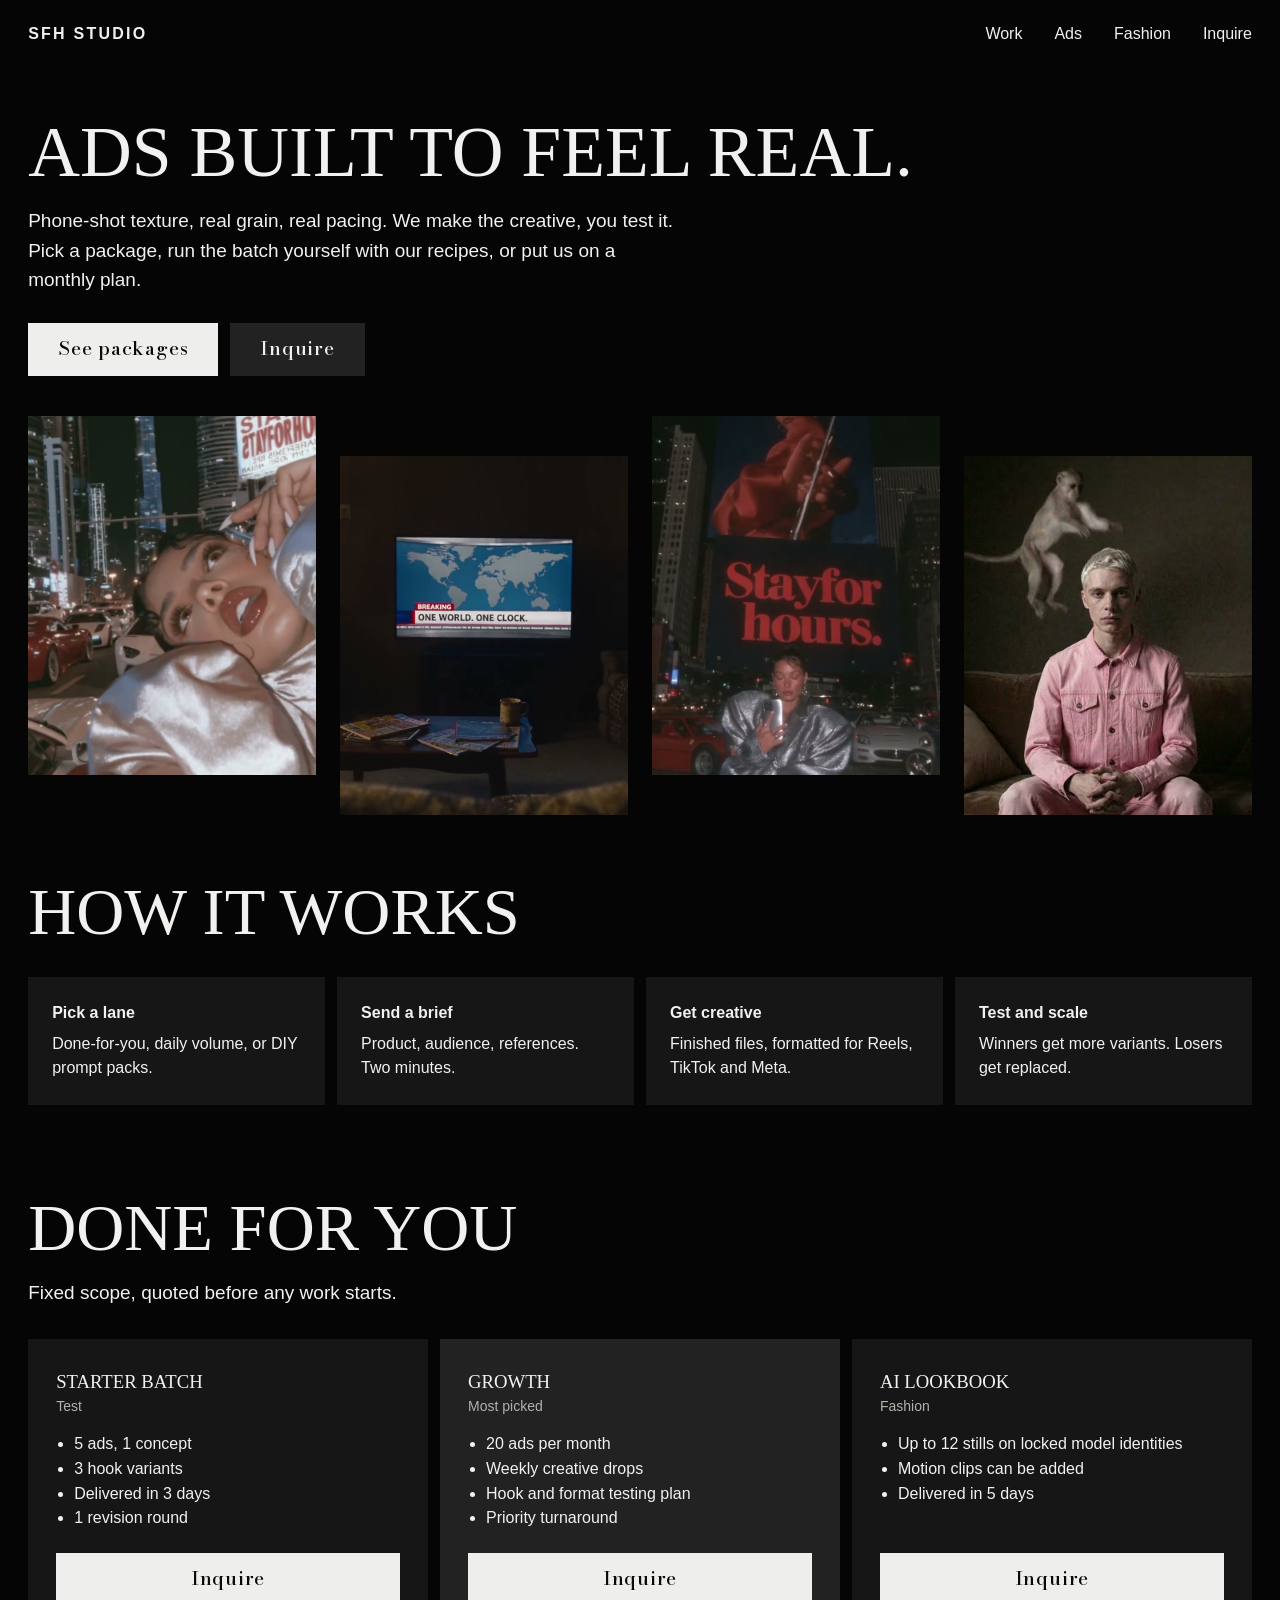
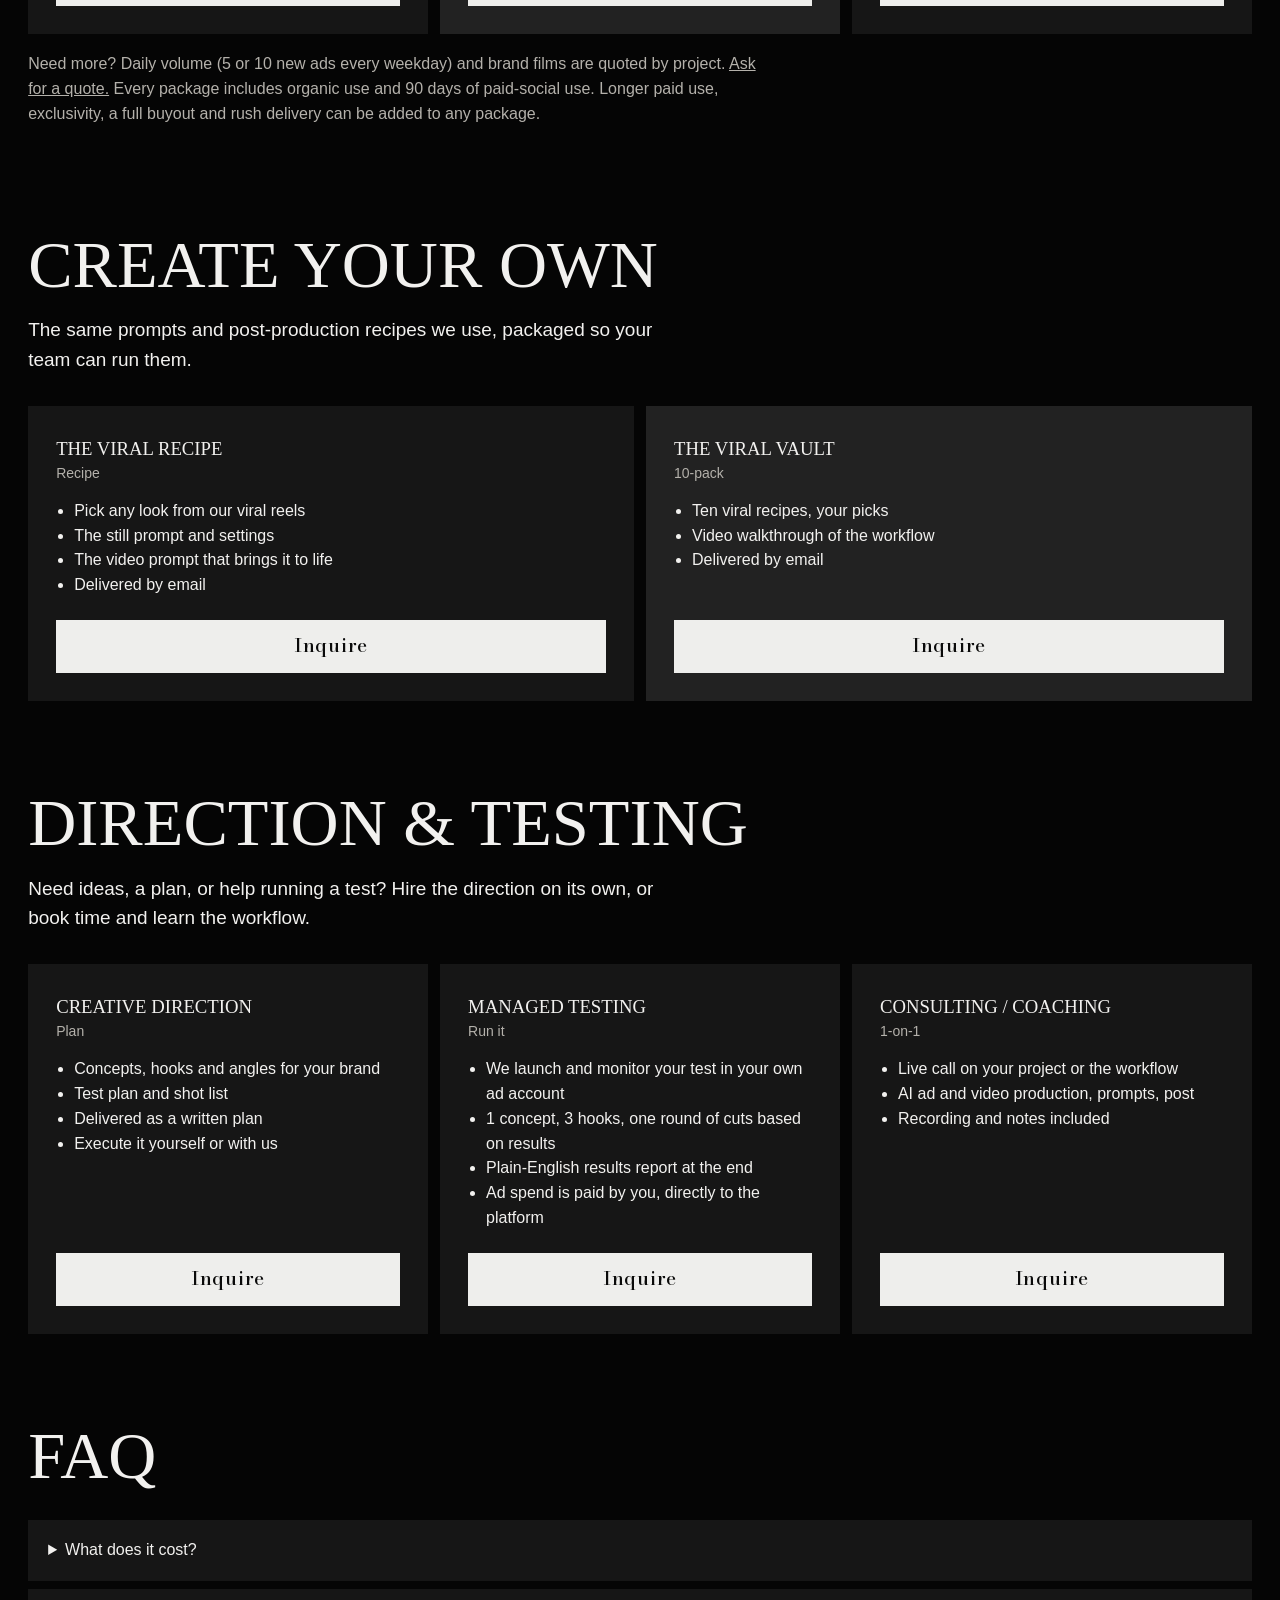
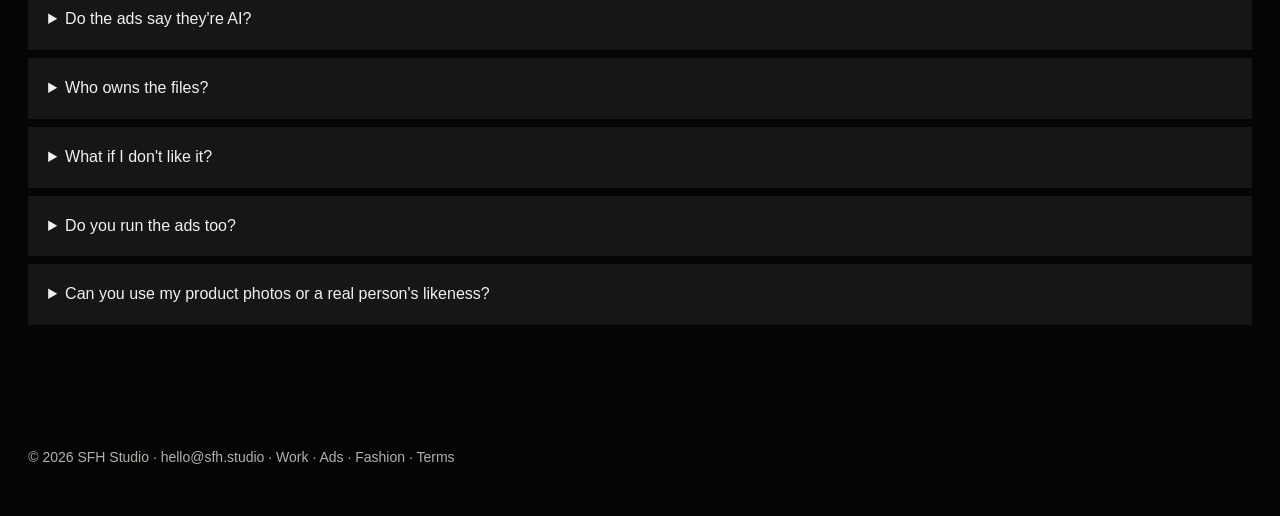
==== commit f4f41790: "Portfolio-first site: prices down, one inquiry form, client work in the mix - Remove all prices and " ====
--- a/ads.html
+++ b/ads.html
@@ -8,7 +8,7 @@
 <link rel="icon" href="favicon.svg" type="image/svg+xml">
 <meta property="og:type" content="website"><meta property="og:site_name" content="SFH Studio">
 <meta property="og:title" content="Ads · SFH Studio"><meta property="og:description" content="AI video ad packages, daily-volume retainers, creative direction and DIY recipe packs from SFH Studio.">
-<meta property="og:url" content="https://sfh.studio/ads.html"><meta property="og:image" content="https://sfh.studio/og.png">
+<meta property="og:url" content="https://sfh.studio/ads.html"><meta property="og:image" content="https://sfh.studio/og.png?v=2">
 <meta name="twitter:card" content="summary_large_image">
 <link rel="stylesheet" href="style.css">
 <script>document.documentElement.classList.add("js")</script>
@@ -16,12 +16,12 @@
 <body>
 <div class="wrap">
 <nav class="subnav"><a class="logo" href="index.html">SFH Studio</a>
-<div><a href="index.html#work">Work</a><a href="ads.html">Ads</a><a href="fashion.html">Fashion</a><a href="community.html">Community</a><a href="index.html#start">Start</a></div></nav>
+<div><a href="index.html#work">Work</a><a href="ads.html">Ads</a><a href="fashion.html">Fashion</a><a href="index.html#start">Inquire</a></div></nav>
 
 <header>
 <h1 class="page-title">Ads built to feel real.</h1>
 <p class="lede">Phone-shot texture, real grain, real pacing. We make the creative, you test it. Pick a package, run the batch yourself with our recipes, or put us on a monthly plan.</p>
-<div class="row"><a class="btn" href="#packages">See packages</a><a class="btn ghost" href="index.html#start">Get a free sample ad</a></div>
+<div class="row"><a class="btn" href="#packages">See packages</a><a class="btn ghost" href="index.html#start">Inquire</a></div>
 <div class="posters four"><img src="reels/after-hours.jpg" width="540" height="960" loading="lazy" alt="Still from the Hours Later ad"><img src="reels/timezones.jpg" width="540" height="960" loading="lazy" alt="Still from The Day the World Abolished Time Zones"><img src="reels/billboard.jpg" width="540" height="960" loading="lazy" alt="Still from the Stay For Hours billboard film"><img src="reels/reel-v1.jpg" width="540" height="960" loading="lazy" alt="Still from the Slow Burn film"></div>
 </header>
 
@@ -37,9 +37,9 @@
 
 <section id="packages">
 <h2>Done for you</h2>
-<p class="lede">Fixed scope, fixed price, no custom quote.</p>
+<p class="lede">Fixed scope, quoted before any work starts.</p>
 <div class="grid" id="dfy"></div>
-<p class="fine">Need more? Daily volume (5 or 10 new ads every weekday) starts at $2,100 a month, and brand films start at $2,000. <a href="index.html#start" style="color:inherit">Ask for a quote.</a> Every package includes organic use and 90 days of paid-social use. Longer paid use, exclusivity, a full buyout and rush delivery can be added to any package.</p>
+<p class="fine">Need more? Daily volume (5 or 10 new ads every weekday) and brand films are quoted by project. <a href="index.html#start" style="color:inherit">Ask for a quote.</a> Every package includes organic use and 90 days of paid-social use. Longer paid use, exclusivity, a full buyout and rush delivery can be added to any package.</p>
 </section>
 
 <section id="diy">
@@ -56,45 +56,45 @@
 
 <section id="faq">
 <h2>FAQ</h2>
+<details><summary>What does it cost?</summary><p>Every project is quoted to fit its scope. Tell us what you need and a budget range, and we reply with a fixed price before any work starts.</p></details>
 <details><summary>Do the ads say they're AI?</summary><p>We don't lead with it, and we're upfront if you ask. Platform AI-disclosure rules are your responsibility to apply when you publish; we'll tell you which ones apply to your placements.</p></details>
 <details><summary>Who owns the files?</summary><p>Once paid, you get organic use and 90 days of paid-social use. Longer paid use, exclusivity and full buyouts are add-ons. See the <a href="terms.html">terms</a>.</p></details>
-<details><summary>What if I don't like it?</summary><p>One revision round is included in every package. Daily volume includes ongoing direction changes.</p></details>
+<details><summary>What if I don't like it?</summary><p>One revision round is included in every project. Daily volume includes ongoing direction changes.</p></details>
 <details><summary>Do you run the ads too?</summary><p>Optionally. Managed Testing launches and monitors your test inside your own ad account. You keep ownership of the account and pay the platform directly. We don't run ads through ours.</p></details>
 <details><summary>Can you use my product photos or a real person's likeness?</summary><p>Product photos, yes. We don't generate real people's likeness without written consent.</p></details>
 </section>
 
-<footer>© <span id="yr"></span> SFH Studio · <span id="mail"></span> · <a href="index.html#work">Work</a> · <a href="ads.html">Ads</a> · <a href="fashion.html">Fashion</a> · <a href="community.html">Community</a> · <a href="terms.html">Terms</a></footer>
+<footer>© <span id="yr"></span> SFH Studio · <span id="mail"></span> · <a href="index.html#work">Work</a> · <a href="ads.html">Ads</a> · <a href="fashion.html">Fashion</a> · <a href="terms.html">Terms</a></footer>
 </div>
 
 <script src="contact.js"></script>
 <script>
-// Packages and prices live here. DRAFT PRICING: validate against your per-ad credit cost.
+// Packages live here. Prices are quoted per inquiry, so none are listed.
 const SITE = {
   name: 'SFH Studio',
   email: CONTACT.email,
   formAction: CONTACT.formAction,
   dfy: [
-    {tag:'Test', title:'Starter Batch', price:'$290', unit:'one-time', per:'about $58 per ad', link:'https://buy.stripe.com/bJe00bfIp9M766f5Z33VC00', items:['5 ads, 1 concept','3 hook variants','Delivered in 3 days','1 revision round']},
-    {tag:'Most picked', feat:true, title:'Growth', price:'$1,100', unit:'/ month', per:'about $55 per ad', link:'https://buy.stripe.com/6oU7sDgMt8I3fGPfzD3VC07', items:['20 ads per month','Weekly creative drops','Hook and format testing plan','Priority turnaround']},
-    {tag:'Fashion', title:'AI Lookbook', price:'$550', unit:'/ collection', link:'https://buy.stripe.com/3cIcMXeEl0bxamv3QV3VC04', items:['Up to 12 stills on locked model identities','Add motion clips: $1,100','Delivered in 5 days']}
+    {tag:'Test', title:'Starter Batch', items:['5 ads, 1 concept','3 hook variants','Delivered in 3 days','1 revision round']},
+    {tag:'Most picked', feat:true, title:'Growth', items:['20 ads per month','Weekly creative drops','Hook and format testing plan','Priority turnaround']},
+    {tag:'Fashion', title:'AI Lookbook', items:['Up to 12 stills on locked model identities','Motion clips can be added','Delivered in 5 days']}
   ],
   diy: [
-    {tag:'Recipe', title:'The Viral Recipe', price:'$19', unit:'', link:'https://buy.stripe.com/7sYcMX53Lgav7ajfzD3VC0a', items:['Pick any look from our viral reels','The still prompt and settings','The video prompt that brings it to life','Delivered by email after purchase']},
-    {tag:'10-pack', feat:true, title:'The Viral Vault', price:'$49', unit:'', link:'https://buy.stripe.com/00weV51Rz3nJ66fbjn3VC0b', items:['Ten viral recipes, your picks','Video walkthrough of the workflow','Delivered by email after purchase']}
+    {tag:'Recipe', title:'The Viral Recipe', items:['Pick any look from our viral reels','The still prompt and settings','The video prompt that brings it to life','Delivered by email']},
+    {tag:'10-pack', feat:true, title:'The Viral Vault', items:['Ten viral recipes, your picks','Video walkthrough of the workflow','Delivered by email']}
   ],
   dir: [
-    {tag:'By inquiry', title:'Creative Direction', price:'', unit:'', link:'', cta:'Inquire', items:['Concepts, hooks and angles for your brand','Test plan and shot list','Delivered as a written plan','Execute it yourself or with us']},
-    {tag:'Run it', title:'Managed Testing', price:'$750', unit:'/ 2 weeks', link:'', items:['We launch and monitor your test in your own ad account','1 concept, 3 hooks, one round of cuts based on results','Plain-English results report at the end','Ad spend is paid by you, directly to the platform']},
-    {tag:'1-on-1', title:'Consulting / Coaching', price:'$90', unit:'/ hour', link:'https://buy.stripe.com/00w00bbs9f6ramvcnr3VC05', items:['Live call on your project or the workflow','AI ad and video production, prompts, post','Recording and notes included'], extra:{label:'Or a 3-hour pack, $240', url:'https://buy.stripe.com/28EcMXao5e2nfGP4UZ3VC06'}}
+    {tag:'Plan', title:'Creative Direction', items:['Concepts, hooks and angles for your brand','Test plan and shot list','Delivered as a written plan','Execute it yourself or with us']},
+    {tag:'Run it', title:'Managed Testing', items:['We launch and monitor your test in your own ad account','1 concept, 3 hooks, one round of cuts based on results','Plain-English results report at the end','Ad spend is paid by you, directly to the platform']},
+    {tag:'1-on-1', title:'Consulting / Coaching', items:['Live call on your project or the workflow','AI ad and video production, prompts, post','Recording and notes included']}
   ]
 };
 
 const esc = s => String(s).replace(/[&<>"]/g, c => ({'&':'&amp;','<':'&lt;','>':'&gt;','"':'&quot;'}[c]));
-const card = p => full(p);
-const full = p => `<div class="card${p.feat?' feat':''}"><h3 style="margin:0">${esc(p.title)}</h3>
-${p.price?`<div class="price">${esc(p.price)} <small>${esc(p.unit)}</small></div>`:''}<div class="tag">${[p.tag,p.per].filter(Boolean).map(esc).join(' · ')}</div>
+const card = p => `<div class="card${p.feat?' feat':''}"><h3 style="margin:0">${esc(p.title)}</h3>
+<div class="tag">${esc(p.tag)}</div>
 <ul>${p.items.map(i=>`<li>${esc(i)}</li>`).join('')}</ul>
-<a class="btn" href="${p.link?esc(p.link):'index.html#start'}">${p.link?(/month/.test(p.unit)?'Subscribe':'Buy now'):(p.cta||'Get started')}</a>${p.extra?`<a class="btn ghost" style="margin-top:8px" href="${esc(p.extra.url)}">${esc(p.extra.label)}</a>`:''}</div>`;
+<a class="btn" href="index.html#start">Inquire</a></div>`;
 const fill = (id, list) => document.getElementById(id).innerHTML = list.map(card).join('');
 fill('dfy', SITE.dfy); fill('diyg', SITE.diy); fill('dir', SITE.dir);
 
--- a/style.css
+++ b/style.css
@@ -9,6 +9,7 @@
   --mark:Cormorant,Georgia,serif;
   --text:'Helvetica Neue',Helvetica,Arial,sans-serif;
   --ease:cubic-bezier(.2,.7,.2,1);
+  --sec:clamp(72px,7vw,96px);--blk:40px;
 }
 *{box-sizing:border-box}
 html{scroll-behavior:smooth}
@@ -44,9 +45,11 @@
 .row{display:flex;gap:12px;flex-wrap:wrap;margin-top:28px}
 
 /* sections */
-section{padding:clamp(56px,7vw,96px) 0 0}
+section{padding:var(--sec) 0 0}
+/* sub-pages: the first block follows its page title closely */
+.wrap>header+section{padding-top:clamp(48px,5vw,64px)}
 form{display:grid;gap:12px}
-h2+form,.lede+form,h2+.calc{margin-top:28px}
+h2+form,.lede+form,h2+.calc,h2+details{margin-top:32px}
 input[type=range]{accent-color:var(--acc)}
 input,select,textarea{width:100%;padding:15px 16px;background:var(--field);color:var(--ink);border:1px solid #333;border-radius:0;font:inherit;font-size:16px;transition:background .2s}
 input:focus,select:focus,textarea:focus{background:var(--field2);outline:none;border-color:var(--red)}
@@ -77,24 +80,22 @@
 .hero{position:relative;height:100svh;min-height:600px;display:flex;flex-direction:column;overflow:hidden;background:#000;padding:0 var(--m)}
 .hero .bg{position:absolute;inset:0;width:100%;height:100%;object-fit:cover}
 .hero .shade{position:absolute;inset:0;background:rgba(0,0,0,.55)}
-.hero nav,.hero .what-wrap,.hero .cta,.hero h1{position:relative}
-.what-wrap{margin-top:clamp(20px,3.5vh,40px)}
-.what{font-family:var(--text);font-size:21px;line-height:1.4;max-width:19em;margin:0;font-weight:400;color:rgba(255,255,255,.92)}
+.hero nav,.hero .cta,.hero h1{position:relative}
+.what{font-family:var(--text);font-size:16px;line-height:1.5;max-width:24em;margin:0;font-weight:400;color:rgba(255,255,255,.78);text-align:right}
 .hero h1{font-family:var(--mark);font-weight:600;font-size:12.4vw;line-height:.8;letter-spacing:0;text-transform:uppercase;color:var(--red);white-space:nowrap;margin:0;padding-bottom:.16em;order:2}
-.cta{order:1;margin-top:auto;display:flex;justify-content:flex-end;align-items:center;gap:20px 32px;flex-wrap:wrap;padding-bottom:clamp(16px,2.4vw,32px)}
+.cta{order:1;margin-top:auto;display:flex;flex-direction:column;align-items:flex-end;gap:18px;padding-bottom:clamp(16px,2.4vw,32px)}
+.acts{display:flex;align-items:center;gap:20px 32px;flex-wrap:wrap}
 .stay{position:absolute;right:var(--m);top:84px;font-size:14px;margin:0;color:var(--ink);font-variant-numeric:tabular-nums;z-index:2}
 
-/* hero actions: slim outlined pill and a quiet link, bottom right */
-.hero .btn{background:transparent;color:#fff;padding:15px 30px;border:1px solid rgba(255,255,255,.75);border-radius:999px;font:400 18px/1 var(--text);letter-spacing:.03em;transition:background .5s ease,border-color .5s ease}
-.hero .btn:hover{transform:none;background:var(--acc);border-color:var(--acc);color:#fff}
-.hero .btn.ghost{background:none;border:0;border-radius:0;padding:0;opacity:.88;transition:opacity .3s}
+/* hero actions: two quiet text links, no boxes; the padding is tap area only */
+.hero .btn.ghost{background:none;border:0;border-radius:0;padding:12px 0;color:#fff;font:400 18px/1 var(--text);letter-spacing:.03em;opacity:.88;transition:opacity .3s}
 .hero .btn.ghost:hover{background:none;opacity:1;text-decoration:underline;text-decoration-thickness:1px;text-underline-offset:7px}
 
 /* work: a slider that opens on hover */
 .work h2{margin-bottom:0}
-.more{margin-top:32px}
+.more{margin-top:32px;max-width:40em}
 .more a{text-decoration-thickness:1px;text-underline-offset:4px}
-.reel-wrap{margin-top:32px;--h:clamp(380px,58vh,560px)}
+.reel-wrap{margin-top:var(--blk);--h:clamp(380px,58vh,560px)}
 .panels{display:flex;gap:8px;height:var(--h)}
 .panel{position:relative;margin:0;flex:1 1 0;min-width:0;overflow:hidden;background:#000;cursor:pointer;transition:flex-basis .55s var(--ease),flex-grow .55s var(--ease)}
 .panel.active{flex:0 0 min(calc(var(--h)*var(--ar)),72%)}
@@ -105,10 +106,9 @@
 .now b{font:400 24px/1 var(--display);text-transform:uppercase}
 .now span{color:var(--mut);font-size:16px}
 .now .btn{margin-left:auto;padding:11px 18px;font-size:17px}
-.reel-wrap + .more{margin-top:28px}
 
 /* offer rows */
-.offers{display:grid;gap:12px;margin-top:40px}
+.offers{display:grid;gap:12px;margin-top:var(--blk)}
 .offer-row{display:grid;grid-template-columns:5fr 4fr 3fr;gap:12px var(--m);align-items:center;background:var(--field);padding:clamp(18px,2vw,28px);text-decoration:none;transition:background .25s}
 .offer-row:hover{background:var(--field2)}
 .offer-row h3{font-size:clamp(44px,7vw,104px);line-height:.9}
@@ -121,25 +121,11 @@
 .offer-row:nth-child(2) h3{grid-column:3;grid-row:1}
 
 /* stills strip */
-.strip{display:grid;grid-template-columns:repeat(4,1fr);gap:32px;margin-top:48px;align-items:start}
+.strip{display:grid;grid-template-columns:repeat(4,1fr);gap:32px;margin-top:var(--blk);align-items:start}
 .strip img{width:100%;height:auto;display:block;aspect-ratio:4/5;object-fit:cover}
 .strip img:nth-child(even){margin-top:56px}
 
-/* pricing: compact tabs */
-.wrap.narrow{max-width:1000px}
-.tabs{display:flex;gap:8px;margin-top:28px}
-.tabs button{font:500 16px/1 var(--text);background:var(--field2);color:var(--ink);border:0;padding:13px 22px;cursor:pointer;transition:background .2s,color .2s}
-.tabs button[aria-selected=true]{background:var(--bone);color:#0a0a0a}
-[role=tabpanel]{margin-top:20px}
 [hidden]{display:none!important}
-.pk{list-style:none;margin:0;padding:0;display:grid;gap:8px}
-.pk li{display:grid;grid-template-columns:1fr auto auto;gap:12px 28px;align-items:center;padding:20px 24px}
-.pk li:first-child{background:var(--field2)}
-.pk h3{font-size:24px;line-height:1}
-.pk p{margin:4px 0 0;color:var(--mut)}
-.pk .amt{font-weight:500;white-space:nowrap}
-.pk .btn{padding:12px 20px;min-width:128px;text-align:center;font-size:17px}
-.pricing .more{margin-top:24px;font-size:16px;color:var(--mut)}
 
 /* how + faq */
 .how-grid{display:grid;grid-template-columns:5fr 6fr;gap:var(--m) 8%;align-items:start}
@@ -147,21 +133,34 @@
 .steps2{list-style:none;margin:0;padding:0;display:grid;gap:36px}
 .steps2 li{padding:0 0 8px;display:flex;flex-direction:column;gap:4px}
 .steps2 b{font:400 24px/1 var(--display);text-transform:uppercase}
-.faq details{margin-bottom:12px}
 
 /* marquee: the one loud move */
 .marquee{overflow:hidden;background:var(--field);padding:clamp(20px,3vw,40px) 0}
 .marquee div{display:flex;width:max-content;animation:slide 38s linear infinite}
-.marquee span{font:400 clamp(72px,12vw,180px)/.9 var(--display);text-transform:uppercase;white-space:nowrap;padding-right:.5em}
+.marquee .mq{display:flex;gap:.32em;padding-right:.32em;font:400 clamp(72px,12vw,180px)/.9 var(--display);text-transform:uppercase;white-space:nowrap}
+.mq .w{position:relative}
+.mq b{display:block;font-weight:inherit}
+/* a small red STAY lights up on one word at a time, top-right, fading slowly */
+.mq i{position:absolute;top:-.12em;right:-.55em;font:600 .3em/1 Cormorant,Georgia,serif;font-style:normal;text-transform:uppercase;letter-spacing:.06em;white-space:nowrap;color:var(--red);opacity:0;transition:opacity 1.2s ease;pointer-events:none}
+.mq i.on{opacity:1}
 .marquee:hover div{animation-play-state:paused}
 @keyframes slide{to{transform:translateX(-50%)}}
 
-/* start */
-.start{display:grid;grid-template-columns:7fr 6fr;gap:var(--m) 8%;align-items:start}
+/* start: the closing ask stands apart from the sections above it */
+#start{padding-top:clamp(88px,10vw,144px)}
+.start{display:grid;grid-template-columns:7fr 6fr;gap:32px 8%;align-items:start}
+.chips{border:0;margin:4px 0;padding:0;min-width:0;display:flex;flex-wrap:wrap;gap:8px}
+.chips legend{padding:0;margin-bottom:10px;color:var(--mut)}
+.chips label{position:relative;cursor:pointer}
+.chips input{position:absolute;inset:0;width:100%;height:100%;margin:0;padding:0;opacity:0;cursor:pointer}
+.chips span{display:block;padding:11px 16px;background:var(--field);border:1px solid #333;line-height:1.35;transition:background .2s,color .2s,border-color .2s}
+.chips label:hover span{background:var(--field2)}
+.chips input:checked+span{background:var(--bone);border-color:var(--bone);color:#0a0a0a}
+.chips input:focus-visible+span{outline:3px solid var(--red);outline-offset:3px}
 .start form{margin-top:0}
 
 /* footer: inverse field, name cropped by the bottom edge */
-footer{margin-top:clamp(64px,8vw,112px);background:var(--bone);color:#0a0a0a;overflow:hidden;position:relative;padding:clamp(48px,7vw,96px) var(--m) 0}
+footer{margin-top:var(--sec);background:var(--bone);color:#0a0a0a;overflow:hidden;position:relative;padding:clamp(48px,7vw,96px) var(--m) 0}
 footer a{text-decoration:none}
 footer a:hover{color:var(--acc)}
 .f-top{display:grid;grid-template-columns:7fr 3fr;gap:32px var(--m);align-items:start}
@@ -169,12 +168,12 @@
 .f-top .btn{margin-top:28px}
 .f-links{display:flex;flex-direction:column;gap:6px;font-size:16px;font-weight:400;letter-spacing:.04em}
 .f-legal{display:flex;justify-content:space-between;gap:16px;flex-wrap:wrap;font-size:14px;margin-top:clamp(40px,5vw,72px);color:#2b2b2b}
-.f-name{display:block;font:600 21vw/.8 var(--mark);text-transform:uppercase;color:var(--red);white-space:nowrap;margin:.1em 0 0;letter-spacing:-.005em;padding-bottom:.06em}
+.f-name{display:block;font:600 21vw/.8 var(--mark);text-transform:uppercase;color:var(--red);white-space:nowrap;margin:max(.1em,24px) 0 0;letter-spacing:-.005em;padding-bottom:.06em}
 .sub-foot{padding:48px 0;color:var(--mut);font-size:14px}
 .sub-foot a{color:inherit}
 
 /* sub-page footer (plain) */
-body>.wrap>footer{background:none;color:var(--mut);font-size:14px;padding:48px 0;overflow:visible;margin-top:clamp(64px,8vw,112px)}
+body>.wrap>footer{background:none;color:var(--mut);font-size:14px;padding:32px 0 48px;overflow:visible;margin-top:var(--sec)}
 body>.wrap>footer a{color:inherit}
 
 /* legal text */
@@ -192,15 +191,25 @@
 @media (min-width:560px){.vgrid figure.wide{grid-column:span 2}}
 
 /* poster strip */
-.posters{display:grid;grid-template-columns:repeat(3,1fr);gap:24px;margin-top:40px}
+.posters{display:grid;grid-template-columns:repeat(3,1fr);gap:24px;margin-top:var(--blk)}
 .posters.four{grid-template-columns:repeat(4,1fr)}
 .posters img{width:100%;height:auto;aspect-ratio:4/5;object-fit:cover;display:block}
 .posters img:nth-child(even){margin-top:40px}
 
 /* film archive */
 .vsec h2{font-size:clamp(28px,3.2vw,44px)}
-.vwide{display:grid;grid-template-columns:repeat(3,1fr);gap:32px 24px;margin-top:28px}
-.vtall{display:grid;grid-template-columns:repeat(4,1fr);gap:48px 24px;margin-top:28px}
+/* wide and vertical films share a row: each tile's width follows its shape, so a row lines up at one height */
+.vrow{--rh:340px;display:flex;flex-wrap:wrap;gap:40px 16px;margin-top:32px}
+.vrow .vcard{flex:var(--ar) 1 calc(var(--ar) * var(--rh));max-width:calc(var(--ar) * var(--rh) * 1.3)}
+.vstills{display:grid;grid-template-columns:repeat(4,1fr);gap:40px 16px;margin-top:32px}
+.szoom{display:block;width:100%;padding:0;border:0;background:var(--field);cursor:zoom-in;overflow:hidden}
+.szoom img{display:block;width:100%;height:auto;aspect-ratio:4/5;object-fit:cover;transition:transform .5s var(--ease)}
+.szoom:hover img{transform:scale(1.03)}
+#zoom{padding:0;border:0;background:none;max-width:none;max-height:none;cursor:zoom-out}
+#zoom::backdrop{background:rgba(0,0,0,.92)}
+#zoom img{display:block;max-width:92vw;max-height:92vh}
+#zoom button{position:fixed;top:16px;right:16px;width:48px;height:48px;padding:0;border:0;background:var(--field2);color:var(--ink);cursor:pointer}
+#zoom svg{width:20px;height:20px;fill:none;stroke:currentColor;stroke-width:1.75;vertical-align:middle}
 .vcard{margin:0;min-width:0}
 .vplay{position:relative;display:block;width:100%;padding:0;border:0;background:#000;cursor:pointer;overflow:hidden}
 .vplay video{display:block;width:100%;height:auto;object-fit:cover}
@@ -222,39 +231,40 @@
   .strip{grid-template-columns:repeat(2,1fr);gap:20px}
   .plans,.how-grid,.how-grid.wide{grid-template-columns:1fr;row-gap:32px}
   .plan.big{grid-row:auto}
-  .panels{display:grid;grid-template-columns:1fr 1fr;height:auto;gap:8px}
-  .panel,.panel.active{flex:none;aspect-ratio:var(--r)}
-  .panel:nth-child(3),.panel:nth-child(4),.panel:nth-child(7){grid-column:span 2}
-  .panel:nth-child(3){aspect-ratio:4/3}
+  .panels{--mh:min(62vh,520px);height:auto;gap:10px;align-items:center;overflow-x:auto;scroll-snap-type:x mandatory;overscroll-behavior-x:contain;scrollbar-width:none;margin-inline:calc(-1 * var(--m));padding-inline:var(--m);scroll-padding-inline:var(--m)}
+  .panels::-webkit-scrollbar{display:none}
+  .panel,.panel.active{flex:0 0 auto;width:min(calc(var(--mh) * var(--ar)), 86vw);aspect-ratio:var(--r);scroll-snap-align:start}
   .posters,.posters.four{grid-template-columns:repeat(4,1fr);gap:8px}
   .posters img:nth-child(even){margin-top:20px}
   .offer-row{align-content:start}
   .panel video,.panel:not(.active) video{filter:none}
   .vcard figcaption b{font-size:18px}
-  .vwide{grid-template-columns:1fr}
-  .vtall{grid-template-columns:repeat(2,1fr);gap:32px 16px}
-  .pk li{grid-template-columns:1fr auto}
-  .pk li div{grid-column:1/3}
+  .vrow{--rh:230px;gap:28px 12px}
+  .vstills{grid-template-columns:repeat(2,1fr);gap:28px 12px}
   .start{grid-template-columns:1fr}
   .f-top{grid-template-columns:1fr}
 }
 @media (max-width:640px){
-  nav,.subnav{flex-wrap:wrap}
-  nav div,.subnav div{display:flex;flex-wrap:wrap;gap:6px 14px}
-  nav a,.subnav a{margin-left:0}
+  /* the words stay where they were; padding around each one makes a thumb-sized tap area */
+  nav,.subnav{flex-wrap:wrap;padding:10px 0}
+  nav div,.subnav div{display:flex;flex-wrap:wrap;margin-right:-6px}
+  nav a,.subnav a{margin-left:0;padding:12px 6px}
+  nav .logo,.subnav .logo{padding-inline:0}
   .hero{height:auto;min-height:100svh;padding-bottom:10px}
   .hero h1{font-size:12vw}
   .stay{top:112px;right:auto;left:var(--m)}
-  .what-wrap{margin-top:40px}
-  .what{font-size:20px}
-  .cta{justify-content:flex-start}
+  .stay{display:none}
+  .hero .cta{align-items:flex-start;margin-top:0;padding:28px 0 0;gap:6px}
+  .hero h1{margin-top:auto}
+  .acts{position:relative}
+  .what{font-size:16px;text-align:left;max-width:22em}
   .f-name{font-size:18vw}
 }
 @media (prefers-reduced-motion:reduce){
   html{scroll-behavior:auto}
   .marquee div{animation:none}
   .js .rv{opacity:1;transform:none;transition:none}
-  .btn,.panel,.panel video,.hero .btn{transition:none}
+  .btn,.panel,.panel video,.hero .btn,.szoom img{transition:none}
 }
 
 /* stern display: one family, condensed and heavy */
